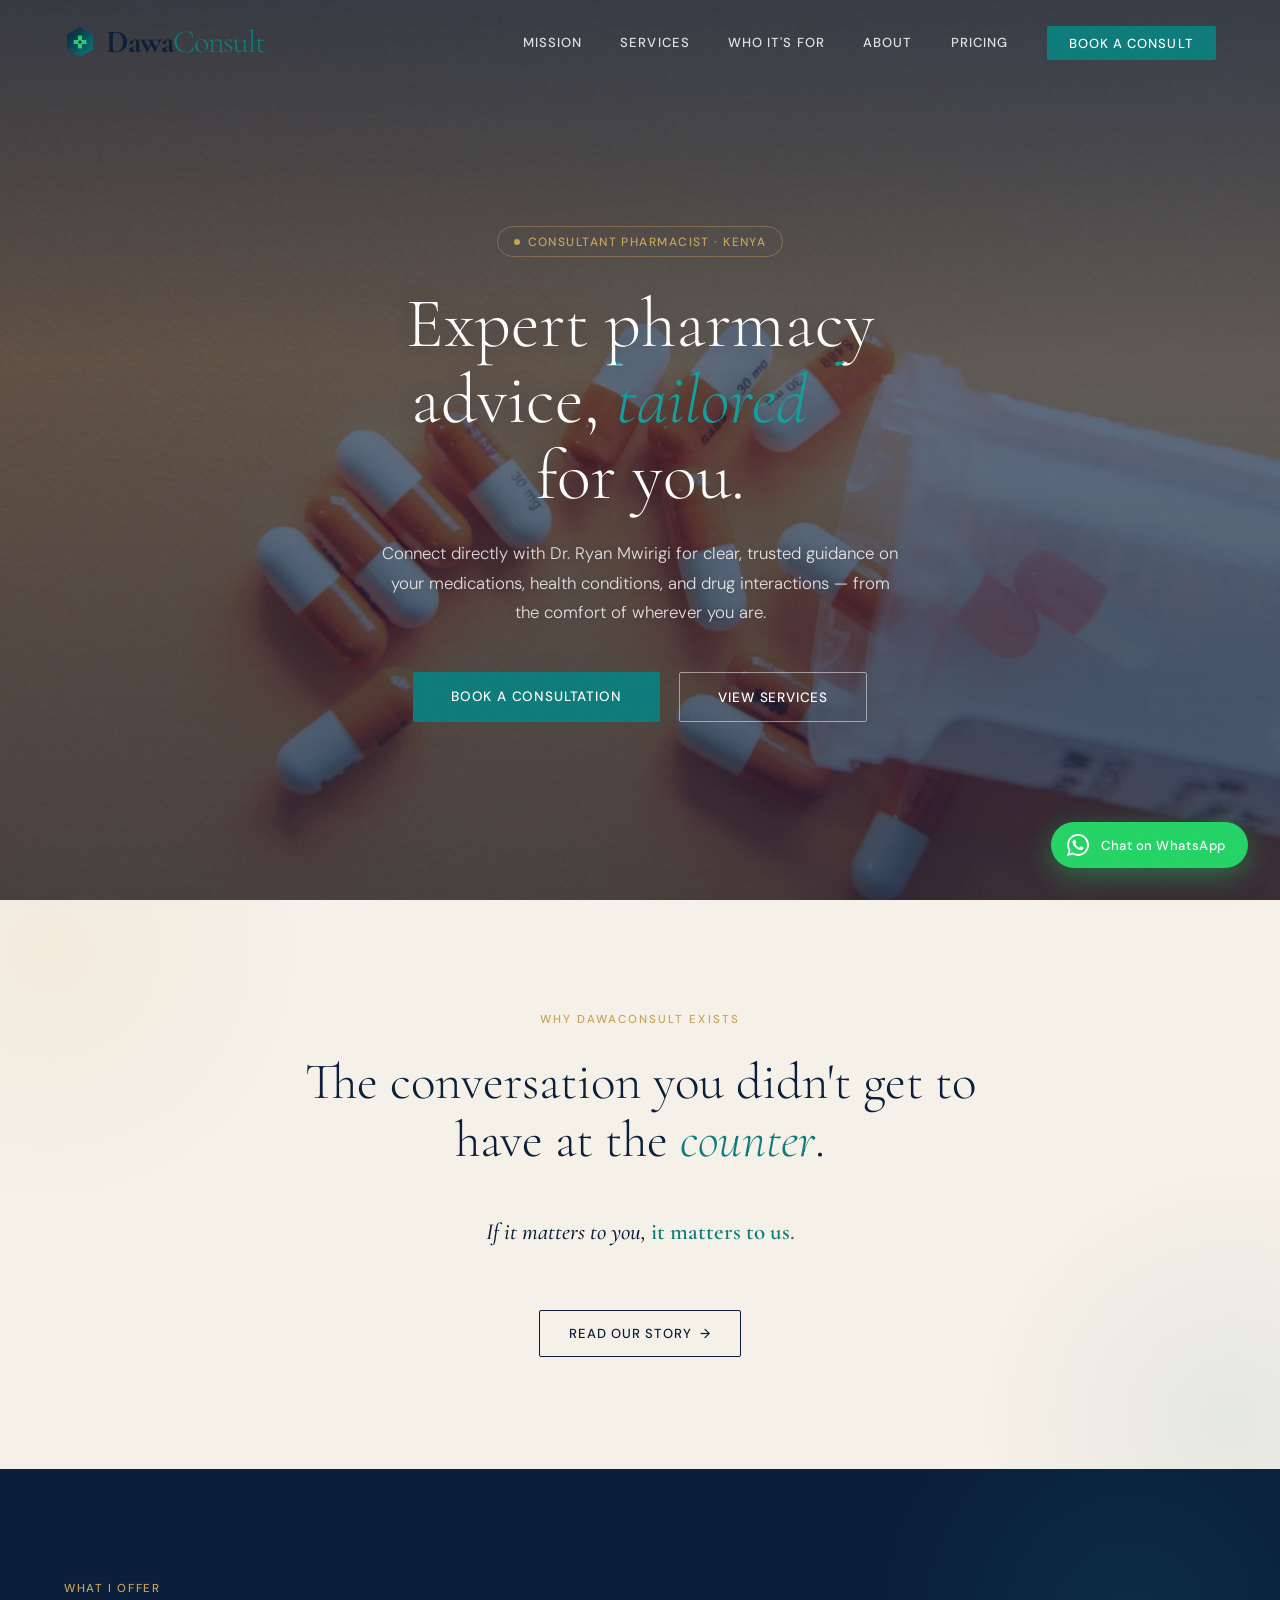
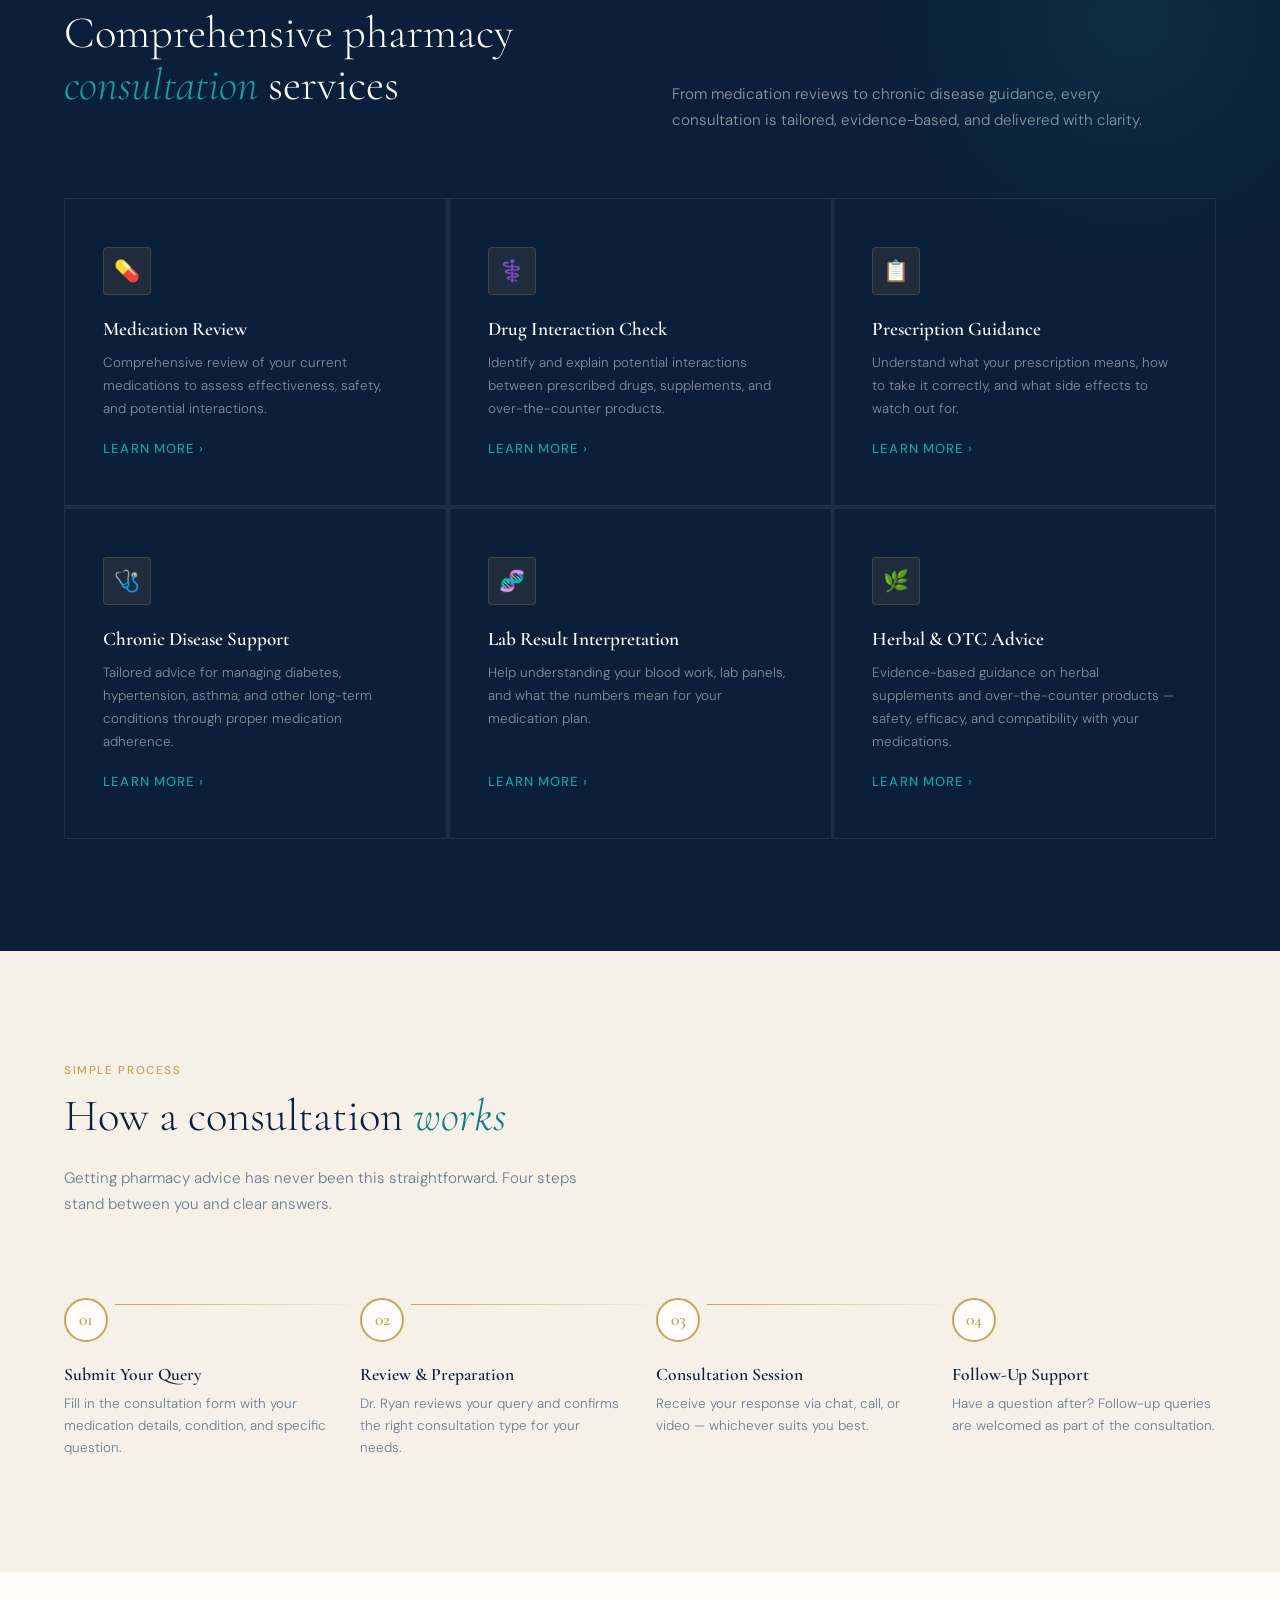
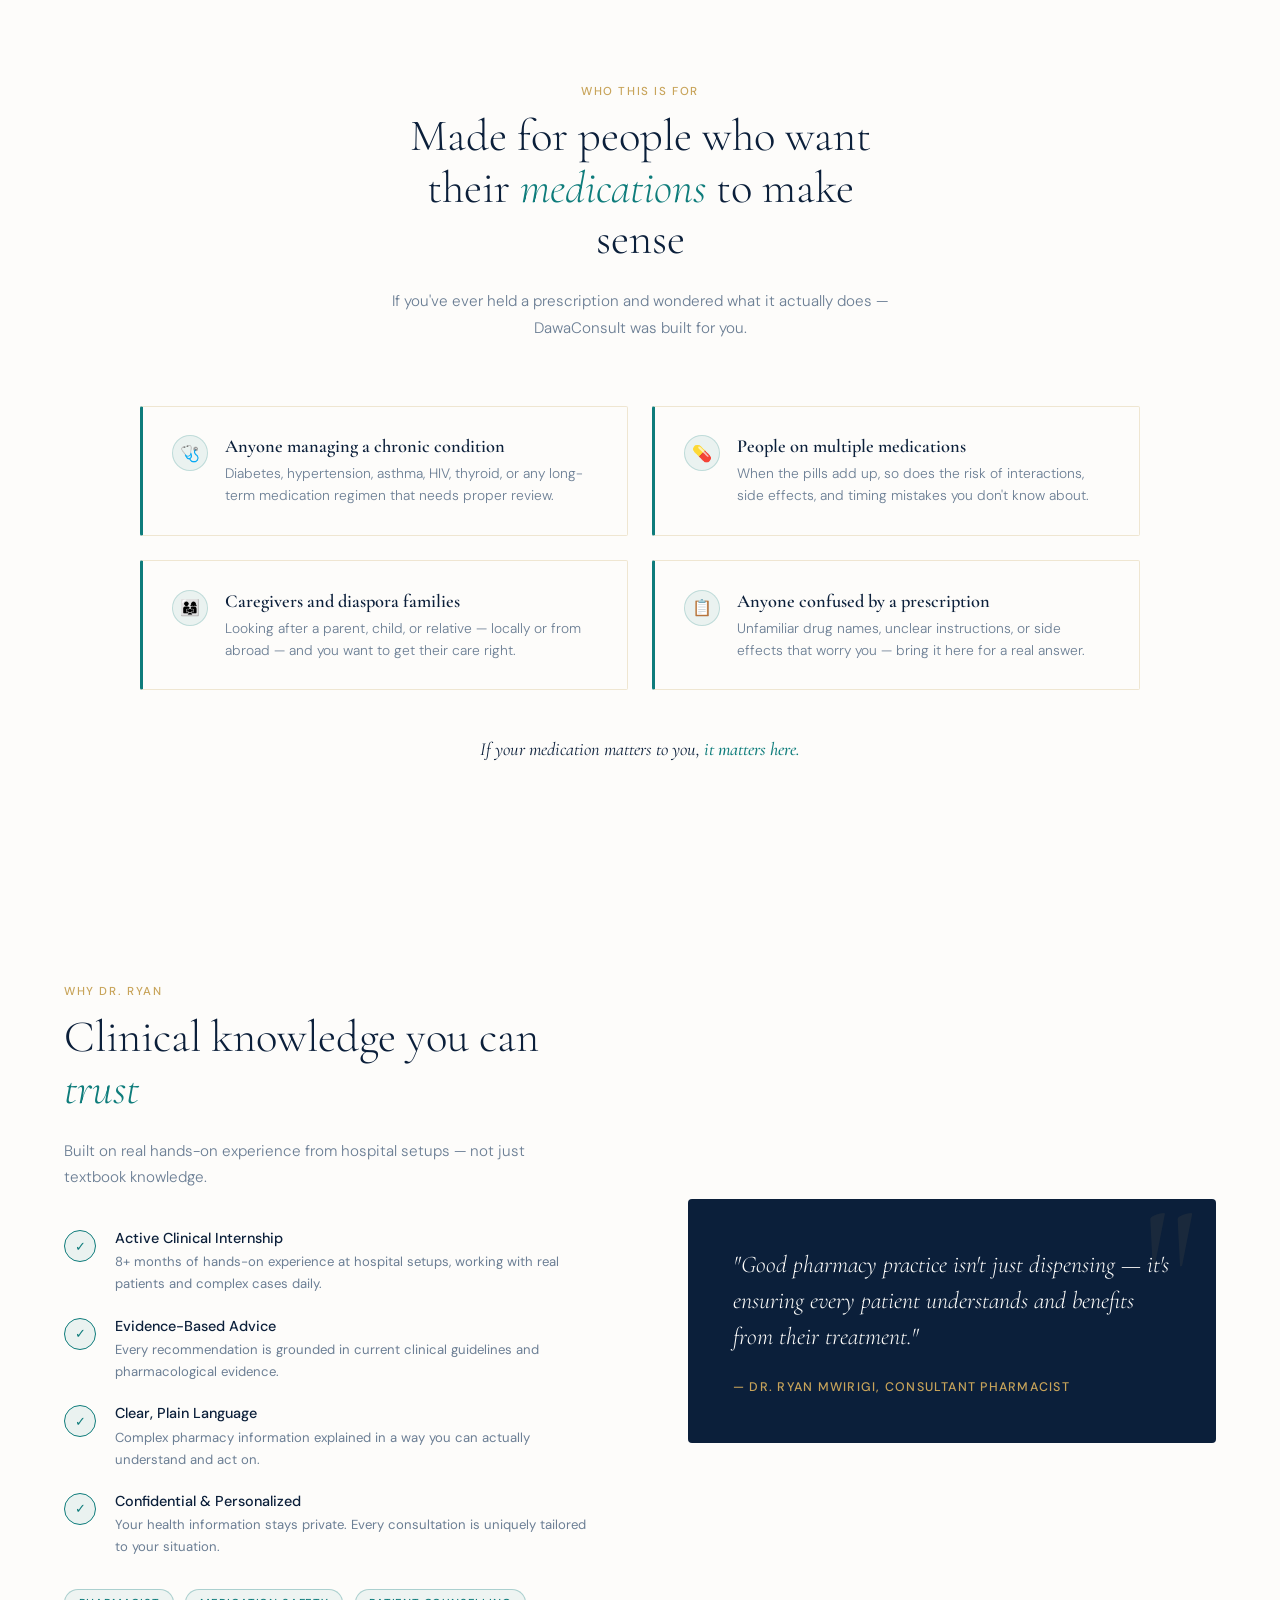
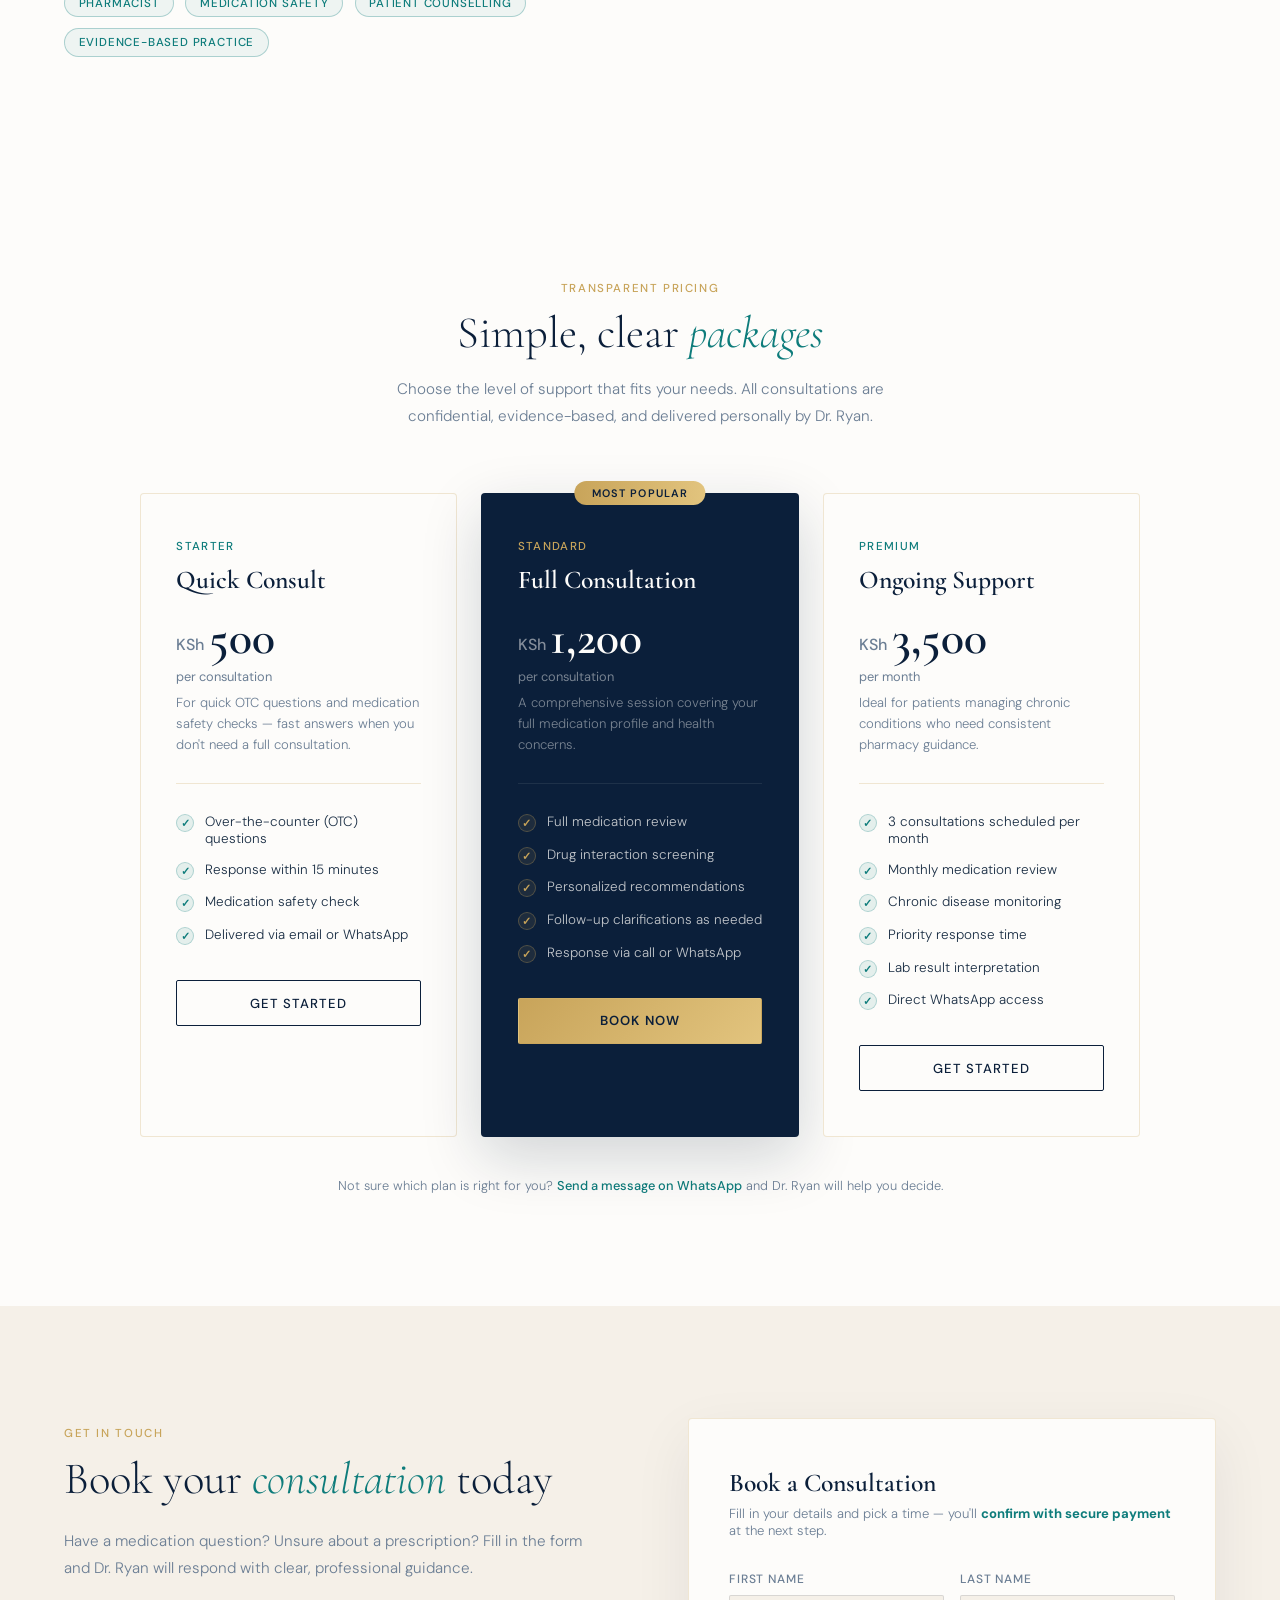
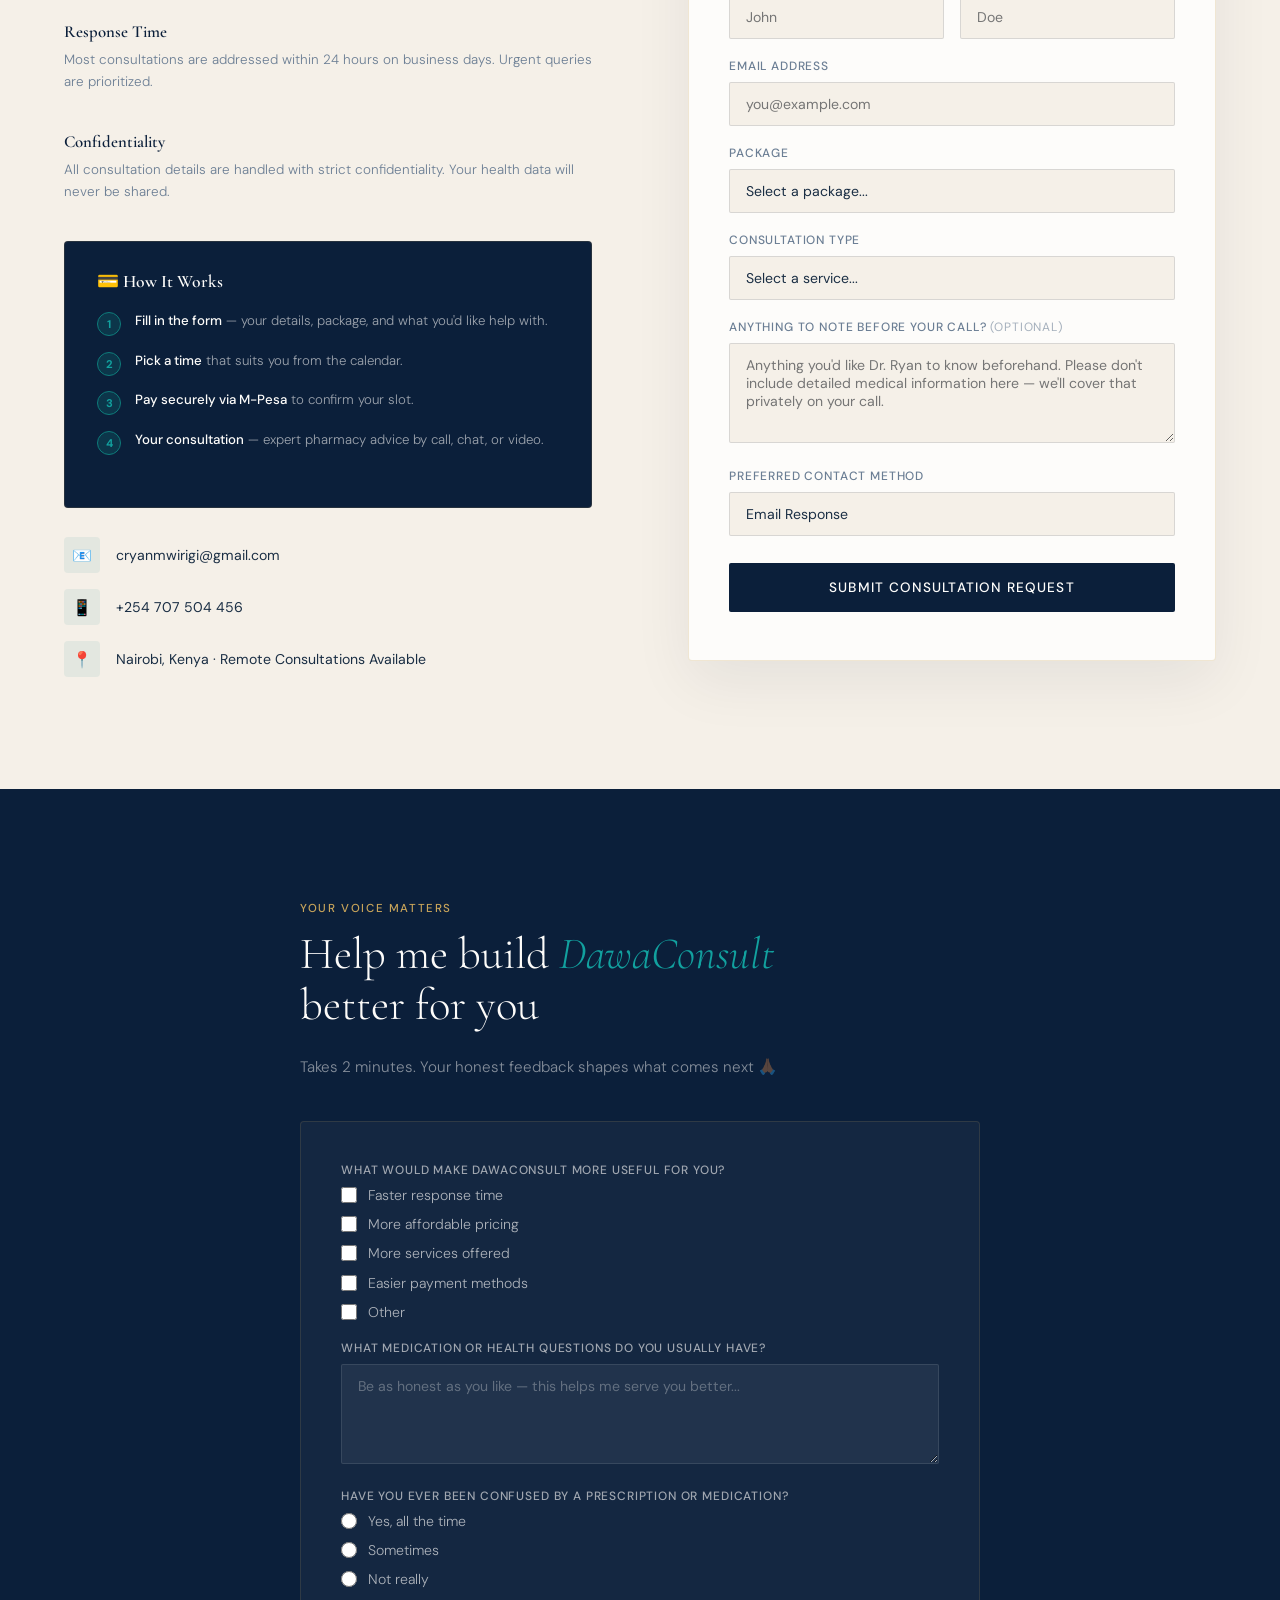
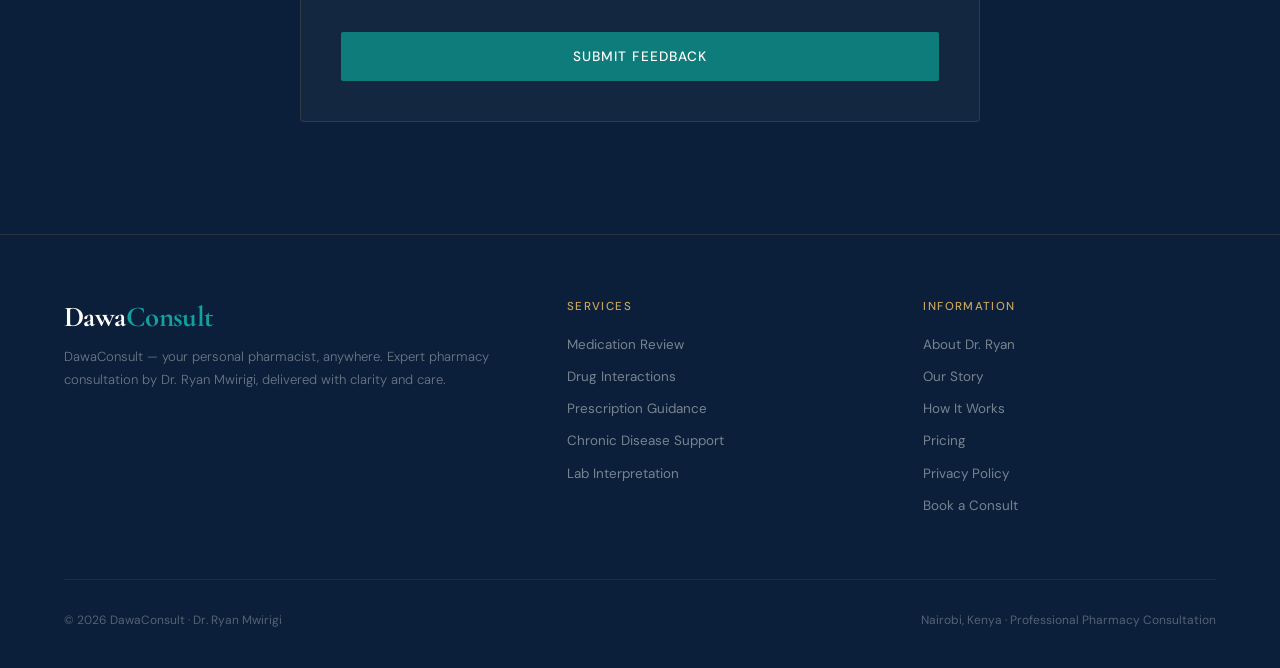
==== index.html @ e53d3769 "Add files via upload" ====
<!DOCTYPE html>
<html lang="en">
<head>
<meta charset="UTF-8">
<meta name="viewport" content="width=device-width, initial-scale=1.0">
<meta name="description" content="Expert pharmacy consultation with Dr. Ryan Mwirigi. Personal, evidence-based guidance on medications, drug interactions, prescriptions, and chronic disease management — from Nairobi, Kenya.">
<title>DawaConsult | Dr. Ryan Mwirigi</title>
<link rel="icon" type="image/svg+xml" href="data:image/svg+xml,%3Csvg xmlns='http://www.w3.org/2000/svg' viewBox='0 0 140 140'%3E%3Cdefs%3E%3ClinearGradient id='g' x1='0%25' y1='0%25' x2='100%25' y2='100%25'%3E%3Cstop offset='0%25' stop-color='%230B1F3A'/%3E%3Cstop offset='100%25' stop-color='%230E7C7B'/%3E%3C/linearGradient%3E%3C/defs%3E%3Cpolygon points='70,4 127,37 127,103 70,136 13,103 13,37' fill='url(%23g)'/%3E%3Crect x='61' y='42' width='18' height='56' rx='4' fill='%232ECC71'/%3E%3Crect x='42' y='61' width='56' height='18' rx='4' fill='%232ECC71'/%3E%3Ccircle cx='70' cy='70' r='7' fill='%230B1F3A'/%3E%3C/svg%3E">
<link rel="preconnect" href="https://fonts.googleapis.com">
<link href="https://fonts.googleapis.com/css2?family=Cormorant+Garamond:ital,wght@0,300;0,400;0,600;0,700;1,300;1,400&family=DM+Sans:wght@300;400;500&display=swap" rel="stylesheet">
<link rel="stylesheet" href="styles.css">
</head>
<body>

<!-- NAV -->
<nav>
  <a href="index.html" class="nav-logo" style="text-decoration:none; cursor:pointer;" onclick="event.preventDefault(); location.reload();">
    <svg width="32" height="32" viewBox="0 0 140 140" xmlns="http://www.w3.org/2000/svg">
      <defs>
        <linearGradient id="navHex" x1="0%" y1="0%" x2="100%" y2="100%">
          <stop offset="0%" stop-color="#0B1F3A"/>
          <stop offset="100%" stop-color="#0E7C7B"/>
        </linearGradient>
      </defs>
      <polygon points="70,4 127,37 127,103 70,136 13,103 13,37" fill="url(#navHex)"/>
      <rect x="61" y="42" width="18" height="56" rx="4" fill="#2ECC71"/>
      <rect x="42" y="61" width="56" height="18" rx="4" fill="#2ECC71"/>
      <circle cx="70" cy="70" r="7" fill="#0B1F3A"/>
    </svg>
    <span style="font-size:2rem;font-weight:700;letter-spacing:-0.03em;font-family:'Cormorant Garamond',serif;color:var(--navy);">Dawa<span style="color:var(--teal);font-weight:300;">Consult</span></span>
  </a>
  <ul class="nav-links">
    <li><a href="#mission">Mission</a></li>
    <li><a href="services.html">Services</a></li>
    <li><a href="#who">Who It's For</a></li>
    <li><a href="#about">About</a></li>
    <li><a href="#pricing">Pricing</a></li>
    <li><a href="#consult" class="nav-cta">Book a Consult</a></li>
  </ul>
  <button class="hamburger" id="hamburger" aria-label="Menu" aria-expanded="false" aria-controls="mobile-menu">
    <span></span><span></span><span></span>
  </button>
</nav>

<!-- MOBILE MENU -->
<div class="mobile-menu" id="mobile-menu">
  <a href="#mission" onclick="closeMobileMenu()">Mission</a>
  <a href="services.html" onclick="closeMobileMenu()">Services</a>
  <a href="#how" onclick="closeMobileMenu()">How It Works</a>
  <a href="#who" onclick="closeMobileMenu()">Who It's For</a>
  <a href="#about" onclick="closeMobileMenu()">About</a>
  <a href="#pricing" onclick="closeMobileMenu()">Pricing</a>
  <a href="#consult" onclick="closeMobileMenu()">Book a Consult →</a>
</div>

<!-- HERO: FULL-BLEED LIVING IMAGE STACK -->
<section class="hero" id="home">
  <!-- Full-bleed background images (NO PEOPLE) -->
  <div class="hero-image-bg">
    <img src="images/prescription-capsules.jpeg" 
         alt="White prescription capsules on clean surface" 
         class="hero-bg-img active" 
         data-caption="Prescription Guidance">
    <img src="images/prescription-bottle.jpeg" 
         alt="Prescription bottle and medical paperwork" 
         class="hero-bg-img" 
         data-caption="Drug Interaction Check">
    <img src="images/pillplannerpro.jpeg" 
         alt="Weekly pill organizer for managing chronic medications" 
         class="hero-bg-img" 
         data-caption="Chronic Disease Support">
    <!-- Dark overlay so text is readable -->
    <div class="hero-bg-overlay"></div>
  </div>

  <!-- Text content centered over images -->
  <div class="hero-content">
    <div class="hero-badge">Consultant Pharmacist · Kenya</div>
    <h1 class="hero-title">
      Expert pharmacy<br>advice, <span class="word-rotate"><em class="word-rotate-spacer">personally</em><span class="word-rotate-track"><em class="word-rotate-item">personally</em><em class="word-rotate-item">tailored</em><em class="word-rotate-item">adjusted</em><em class="word-rotate-item">personally</em></span></span><br>for you.
    </h1>
    <p class="hero-desc">
      Connect directly with Dr. Ryan Mwirigi for clear, trusted guidance on your medications, health conditions, and drug interactions — from the comfort of wherever you are.
    </p>
    <div class="hero-actions">
      <a href="#consult" class="btn-primary">Book a Consultation</a>
      <a href="services.html" class="btn-outline">View Services</a>
    </div>
  </div>
</section>

<!-- MANIFESTO TEASER -->
<section class="manifesto-section" id="mission">
  <div class="manifesto-inner">
    <div class="manifesto-label reveal">Why DawaConsult Exists</div>
    <h2 class="manifesto-heading reveal">The conversation you didn't get to have at the <em>counter</em>.</h2>
    <div class="manifesto-body">
      <p class="manifesto-closing reveal">If it matters to you, <strong>it matters to us.</strong></p>
      <a href="story.html" class="manifesto-link reveal">Read our story <span aria-hidden="true">→</span></a>
    </div>
  </div>
</section>

<!-- SERVICES -->
<section class="services-section" id="services">
  <div class="services-header">
    <div>
      <div class="section-label">What I Offer</div>
      <h2 class="section-title" style="color:var(--white)">Comprehensive pharmacy <em style="color:var(--teal-light)">consultation</em> services</h2>
    </div>
    <p class="section-sub">From medication reviews to chronic disease guidance, every consultation is tailored, evidence-based, and delivered with clarity.</p>
  </div>
  <div class="services-grid">
    <a class="service-card" href="services.html#medication-review">
      <div class="service-icon">💊</div>
      <div class="service-title">Medication Review</div>
      <p class="service-desc">Comprehensive review of your current medications to assess effectiveness, safety, and potential interactions.</p>
      <span class="service-card-link">Learn more ›</span>
    </a>
    <a class="service-card" href="services.html#drug-interaction-check">
      <div class="service-icon">⚕️</div>
      <div class="service-title">Drug Interaction Check</div>
      <p class="service-desc">Identify and explain potential interactions between prescribed drugs, supplements, and over-the-counter products.</p>
      <span class="service-card-link">Learn more ›</span>
    </a>
    <a class="service-card" href="services.html#prescription-guidance">
      <div class="service-icon">📋</div>
      <div class="service-title">Prescription Guidance</div>
      <p class="service-desc">Understand what your prescription means, how to take it correctly, and what side effects to watch out for.</p>
      <span class="service-card-link">Learn more ›</span>
    </a>
    <a class="service-card" href="services.html#chronic-disease-support">
      <div class="service-icon">🩺</div>
      <div class="service-title">Chronic Disease Support</div>
      <p class="service-desc">Tailored advice for managing diabetes, hypertension, asthma, and other long-term conditions through proper medication adherence.</p>
      <span class="service-card-link">Learn more ›</span>
    </a>
    <a class="service-card" href="services.html#lab-result-interpretation">
      <div class="service-icon">🧬</div>
      <div class="service-title">Lab Result Interpretation</div>
      <p class="service-desc">Help understanding your blood work, lab panels, and what the numbers mean for your medication plan.</p>
      <span class="service-card-link">Learn more ›</span>
    </a>
    <a class="service-card" href="services.html#herbal-otc-advice">
      <div class="service-icon">🌿</div>
      <div class="service-title">Herbal & OTC Advice</div>
      <p class="service-desc">Evidence-based guidance on herbal supplements and over-the-counter products — safety, efficacy, and compatibility with your medications.</p>
      <span class="service-card-link">Learn more ›</span>
    </a>
  </div>
</section>

<!-- HOW IT WORKS -->
<section class="how-section" id="how">
  <div class="section-label reveal">Simple Process</div>
  <h2 class="section-title reveal">How a consultation <em>works</em></h2>
  <p class="section-sub reveal">Getting pharmacy advice has never been this straightforward. Four steps stand between you and clear answers.</p>
  <div class="steps">
    <div class="step reveal">
      <div class="step-num">01</div>
      <div class="step-title">Submit Your Query</div>
      <p class="step-desc">Fill in the consultation form with your medication details, condition, and specific question.</p>
    </div>
    <div class="step reveal">
      <div class="step-num">02</div>
      <div class="step-title">Review & Preparation</div>
      <p class="step-desc">Dr. Ryan reviews your query and confirms the right consultation type for your needs.</p>
    </div>
    <div class="step reveal">
      <div class="step-num">03</div>
      <div class="step-title">Consultation Session</div>
      <p class="step-desc">Receive your response via chat, call, or video — whichever suits you best.</p>
    </div>
    <div class="step reveal">
      <div class="step-num">04</div>
      <div class="step-title">Follow-Up Support</div>
      <p class="step-desc">Have a question after? Follow-up queries are welcomed as part of the consultation.</p>
    </div>
  </div>
</section>

<!-- WHO THIS IS FOR -->
<section class="audience-section" id="who">
  <div class="audience-header">
    <div class="section-label reveal">Who This Is For</div>
    <h2 class="section-title reveal" style="margin: 0 auto 1.4rem;">Made for people who want their <em>medications</em> to make sense</h2>
    <p class="section-sub reveal" style="margin: 0 auto;">If you've ever held a prescription and wondered what it actually does — DawaConsult was built for you.</p>
  </div>
  <div class="audience-grid">
    <div class="audience-card reveal">
      <div class="audience-icon">🩺</div>
      <div class="audience-text">
        <strong>Anyone managing a chronic condition</strong>
        <span>Diabetes, hypertension, asthma, HIV, thyroid, or any long-term medication regimen that needs proper review.</span>
      </div>
    </div>
    <div class="audience-card reveal">
      <div class="audience-icon">💊</div>
      <div class="audience-text">
        <strong>People on multiple medications</strong>
        <span>When the pills add up, so does the risk of interactions, side effects, and timing mistakes you don't know about.</span>
      </div>
    </div>
    <div class="audience-card reveal">
      <div class="audience-icon">👨‍👩‍👧</div>
      <div class="audience-text">
        <strong>Caregivers and diaspora families</strong>
        <span>Looking after a parent, child, or relative — locally or from abroad — and you want to get their care right.</span>
      </div>
    </div>
    <div class="audience-card reveal">
      <div class="audience-icon">📋</div>
      <div class="audience-text">
        <strong>Anyone confused by a prescription</strong>
        <span>Unfamiliar drug names, unclear instructions, or side effects that worry you — bring it here for a real answer.</span>
      </div>
    </div>
  </div>
  <p class="audience-closing reveal">If your medication matters to you, <em>it matters here.</em></p>
</section>

<!-- WHY ME -->
<section class="why-section" id="about">
  <div>
    <div class="section-label reveal">Why Dr. Ryan</div>
    <h2 class="section-title reveal">Clinical knowledge you can <em>trust</em></h2>
    <p class="section-sub reveal">Built on real hands-on experience from hospital setups — not just textbook knowledge.</p>
    <ul class="why-list">
      <li class="why-item reveal">
        <div class="why-check">✓</div>
        <div class="why-text">
          <strong>Active Clinical Internship</strong>
          <span>8+ months of hands-on experience at hospital setups, working with real patients and complex cases daily.</span>
        </div>
      </li>
      <li class="why-item reveal">
        <div class="why-check">✓</div>
        <div class="why-text">
          <strong>Evidence-Based Advice</strong>
          <span>Every recommendation is grounded in current clinical guidelines and pharmacological evidence.</span>
        </div>
      </li>
      <li class="why-item reveal">
        <div class="why-check">✓</div>
        <div class="why-text">
          <strong>Clear, Plain Language</strong>
          <span>Complex pharmacy information explained in a way you can actually understand and act on.</span>
        </div>
      </li>
      <li class="why-item reveal">
        <div class="why-check">✓</div>
        <div class="why-text">
          <strong>Confidential & Personalized</strong>
          <span>Your health information stays private. Every consultation is uniquely tailored to your situation.</span>
        </div>
      </li>
    </ul>
    <div class="credential-tags reveal">
      <span class="tag">Pharmacist</span>
      <span class="tag">Medication Safety</span>
      <span class="tag">Patient Counselling</span>
      <span class="tag">Evidence-Based Practice</span>
    </div>
  </div>
  <div class="why-visual reveal">
    <div class="quote-block">
      <p class="quote-text">"Good pharmacy practice isn't just dispensing — it's ensuring every patient understands and benefits from their treatment."</p>
      <div class="quote-author">— Dr. Ryan Mwirigi, Consultant Pharmacist</div>
    </div>
  </div>
</section>


<!-- PRICING -->
<section class="pricing-section" id="pricing">
  <div class="pricing-header">
    <div class="section-label reveal">Transparent Pricing</div>
    <h2 class="section-title reveal">Simple, clear <em>packages</em></h2>
    <p class="section-sub reveal">Choose the level of support that fits your needs. All consultations are confidential, evidence-based, and delivered personally by Dr. Ryan.</p>
  </div>
  <div class="pricing-grid">

    <div class="pricing-card reveal">
      <div class="pricing-tier">Starter</div>
      <div class="pricing-name">Quick Consult</div>
      <div class="pricing-amount">
        <span class="pricing-currency">KSh</span>
        <span class="pricing-price">500</span>
      </div>
      <div class="pricing-period">per consultation</div>
      <p class="pricing-desc">For quick OTC questions and medication safety checks — fast answers when you don't need a full consultation.</p>
      <ul class="pricing-features">
        <li class="pricing-feature">Over-the-counter (OTC) questions</li>
        <li class="pricing-feature">Response within 15 minutes</li>
        <li class="pricing-feature">Medication safety check</li>
        <li class="pricing-feature">Delivered via email or WhatsApp</li>
      </ul>
      <a href="#consult" class="pricing-btn" data-tier="quick">Get Started</a>
    </div>

    <div class="pricing-card featured reveal">
      <div class="pricing-tier">Standard</div>
      <div class="pricing-name">Full Consultation</div>
      <div class="pricing-amount">
        <span class="pricing-currency">KSh</span>
        <span class="pricing-price">1,200</span>
      </div>
      <div class="pricing-period">per consultation</div>
      <p class="pricing-desc">A comprehensive session covering your full medication profile and health concerns.</p>
      <ul class="pricing-features">
        <li class="pricing-feature">Full medication review</li>
        <li class="pricing-feature">Drug interaction screening</li>
        <li class="pricing-feature">Personalized recommendations</li>
        <li class="pricing-feature">Follow-up clarifications as needed</li>
        <li class="pricing-feature">Response via call or WhatsApp</li>
      </ul>
      <a href="#consult" class="pricing-btn" data-tier="full">Book Now</a>
    </div>

    <div class="pricing-card reveal">
      <div class="pricing-tier">Premium</div>
      <div class="pricing-name">Ongoing Support</div>
      <div class="pricing-amount">
        <span class="pricing-currency">KSh</span>
        <span class="pricing-price">3,500</span>
      </div>
      <div class="pricing-period">per month</div>
      <p class="pricing-desc">Ideal for patients managing chronic conditions who need consistent pharmacy guidance.</p>
      <ul class="pricing-features">
        <li class="pricing-feature">3 consultations scheduled per month</li>
        <li class="pricing-feature">Monthly medication review</li>
        <li class="pricing-feature">Chronic disease monitoring</li>
        <li class="pricing-feature">Priority response time</li>
        <li class="pricing-feature">Lab result interpretation</li>
        <li class="pricing-feature">Direct WhatsApp access</li>
      </ul>
      <a href="#consult" class="pricing-btn" data-tier="ongoing">Get Started</a>
    </div>

  </div>
  <p class="pricing-note reveal">Not sure which plan is right for you? <a href="https://wa.me/254707504456?text=Hi%20Dr.%20Ryan%2C%20I%27d%20like%20help%20choosing%20a%20consultation%20plan." target="_blank" rel="noopener" style="color:var(--teal);font-weight:500;text-decoration:none;">Send a message on WhatsApp</a> and Dr. Ryan will help you decide.</p>
</section>

<!-- CONSULT FORM -->
<section class="consult-section" id="consult">
  <div class="consult-info">
    <div class="section-label">Get in Touch</div>
    <h2 class="section-title">Book your <em>consultation</em> today</h2>
    <p class="section-sub">Have a medication question? Unsure about a prescription? Fill in the form and Dr. Ryan will respond with clear, professional guidance.</p>
    <div style="margin-top:2.5rem;">
      <div class="info-block">
        <div class="info-block-title">Response Time</div>
        <div class="info-block-text">Most consultations are addressed within 24 hours on business days. Urgent queries are prioritized.</div>
      </div>
      <div class="info-block">
        <div class="info-block-title">Confidentiality</div>
        <div class="info-block-text">All consultation details are handled with strict confidentiality. Your health data will never be shared.</div>
      </div>

      <!-- HOW IT WORKS -->
      <div class="payment-flow">
        <div class="payment-flow-title">💳 How It Works</div>
        <div class="payment-steps">
          <div class="pay-step">
            <div class="pay-step-num">1</div>
            <div class="pay-step-text"><strong>Fill in the form</strong> — your details, package, and what you'd like help with.</div>
          </div>
          <div class="pay-step">
            <div class="pay-step-num">2</div>
            <div class="pay-step-text"><strong>Pick a time</strong> that suits you from the calendar.</div>
          </div>
          <div class="pay-step">
            <div class="pay-step-num">3</div>
            <div class="pay-step-text"><strong>Pay securely via M-Pesa</strong> to confirm your slot.</div>
          </div>
          <div class="pay-step">
            <div class="pay-step-num">4</div>
            <div class="pay-step-text"><strong>Your consultation</strong> — expert pharmacy advice by call, chat, or video.</div>
          </div>
        </div>
      </div>

      <ul class="contact-list">
        <li class="contact-item">
          <div class="contact-icon">📧</div>
          <span><a href="mailto:cryanmwirigi@gmail.com" style="color:inherit;text-decoration:none;">cryanmwirigi@gmail.com</a></span>
        </li>
        <li class="contact-item">
          <div class="contact-icon">📱</div>
          <span>+254 707 504 456</span>
        </li>
        <li class="contact-item">
          <div class="contact-icon">📍</div>
          <span>Nairobi, Kenya · Remote Consultations Available</span>
        </li>
      </ul>
    </div>
  </div>
  <div class="form-wrap">
    <div class="form-title">Book a Consultation</div>
    <div class="form-sub">Fill in your details and pick a time — you'll <strong style="color:var(--teal)">confirm with secure payment</strong> at the next step.</div>
    <form id="consult-form" action="https://formspree.io/f/xlgoyqzb" method="POST">
    <input type="hidden" name="_subject" value="🩺 DawaConsult — New Consultation Request">
    <input type="text" name="_gotcha" tabindex="-1" autocomplete="off" style="position:absolute;left:-9999px;width:1px;height:1px;opacity:0;" aria-hidden="true">
    <div class="form-row">
      <div class="form-group">
        <label class="form-label" for="first-name">First Name</label>
        <input type="text" id="first-name" name="first_name" class="form-input" placeholder="John" required>
      </div>
      <div class="form-group">
        <label class="form-label" for="last-name">Last Name</label>
        <input type="text" id="last-name" name="last_name" class="form-input" placeholder="Doe" required>
      </div>
    </div>
    <div class="form-group">
      <label class="form-label" for="email">Email Address</label>
      <input type="email" id="email" name="email" class="form-input" placeholder="you@example.com" required>
    </div>
    <div class="form-group">
      <label class="form-label" for="package">Package</label>
      <select id="package" name="package" class="form-select" required>
        <option value="">Select a package...</option>
        <option value="Quick Consult — KSh 500" data-tier="quick">Quick Consult — KSh 500</option>
        <option value="Full Consultation — KSh 1,200" data-tier="full">Full Consultation — KSh 1,200</option>
        <option value="Ongoing Support — KSh 3,500/mo" data-tier="ongoing">Ongoing Support — KSh 3,500/mo</option>
      </select>
    </div>
    <div class="form-group">
      <label class="form-label" for="consultation-type">Consultation Type</label>
      <select id="consultation-type" name="consultation_type" class="form-select" required>
        <option value="">Select a service...</option>
        <option>Medication Review</option>
        <option>Drug Interaction Check</option>
        <option>Prescription Guidance</option>
        <option>Chronic Disease Support</option>
        <option>Lab Result Interpretation</option>
        <option>Herbal &amp; OTC Advice</option>
        <option>Other</option>
      </select>
    </div>
    <div class="form-group">
      <label class="form-label" for="message">Anything to note before your call? <span style="opacity:0.6;font-weight:400;">(optional)</span></label>
      <textarea id="message" name="message" class="form-textarea" placeholder="Anything you'd like Dr. Ryan to know beforehand. Please don't include detailed medical information here — we'll cover that privately on your call."></textarea>
    </div>
    <div class="form-group">
      <label class="form-label" for="preferred-contact">Preferred Contact Method</label>
      <select id="preferred-contact" name="preferred_contact" class="form-select">
        <option>Email Response</option>
        <option>Phone Call</option>
        <option>WhatsApp</option>
        <option>Video Call</option>
      </select>
    </div>
    <button type="submit" class="form-submit" id="submit-btn">Submit Consultation Request</button>
    </form>
  </div>
</section>

<!-- FEEDBACK -->
<section class="feedback-section" id="feedback">
  <div class="feedback-inner">
    <div class="section-label reveal">Your Voice Matters</div>
    <h2 class="section-title reveal">Help me build <em>DawaConsult</em> better for you</h2>
    <p class="section-sub reveal">Takes 2 minutes. Your honest feedback shapes what comes next 🙏🏾</p>
    <div class="feedback-form-wrap reveal">
      <form id="feedback-form" action="https://formspree.io/f/xlgoyqzb" method="POST">
        <input type="hidden" name="_subject" value="💬 DawaConsult — Feedback Submission">
        <input type="text" name="_gotcha" tabindex="-1" autocomplete="off" style="position:absolute;left:-9999px;width:1px;height:1px;opacity:0;" aria-hidden="true">
        <div class="form-group">
          <label class="form-label">What would make DawaConsult more useful for you?</label>
          <div class="feedback-options">
            <label class="feedback-option"><input type="checkbox" name="useful" value="Faster response time"> Faster response time</label>
            <label class="feedback-option"><input type="checkbox" name="useful" value="More affordable pricing"> More affordable pricing</label>
            <label class="feedback-option"><input type="checkbox" name="useful" value="More services offered"> More services offered</label>
            <label class="feedback-option"><input type="checkbox" name="useful" value="Easier payment methods"> Easier payment methods</label>
            <label class="feedback-option"><input type="checkbox" id="other-checkbox" name="useful" value="Other"> Other</label>
            <div id="other-input-wrap" style="display:none; margin-top:0.5rem;">
              <input type="text" name="useful_other" id="other-input" class="form-input" placeholder="Please specify..." style="background:rgba(255,255,255,0.06);border-color:rgba(255,255,255,0.1);color:var(--white);">
            </div>
          </div>
        </div>
        <div class="form-group">
          <label class="form-label" for="health-questions">What medication or health questions do you usually have?</label>
          <textarea id="health-questions" name="health_questions" class="form-textarea" placeholder="Be as honest as you like — this helps me serve you better..."></textarea>
        </div>
        <div class="form-group">
          <label class="form-label">Have you ever been confused by a prescription or medication?</label>
          <div class="feedback-options">
            <label class="feedback-option"><input type="radio" name="confused" value="Yes, all the time"> Yes, all the time</label>
            <label class="feedback-option"><input type="radio" name="confused" value="Sometimes"> Sometimes</label>
            <label class="feedback-option"><input type="radio" name="confused" value="Not really"> Not really</label>
          </div>
        </div>
        <button type="submit" class="form-submit" id="feedback-btn">Submit Feedback</button>
      </form>
    </div>
  </div>
</section>

<!-- FOOTER -->
<footer>
  <div>
    <div class="footer-brand">Dawa<span>Consult</span></div>
    <p class="footer-desc">DawaConsult — your personal pharmacist, anywhere. Expert pharmacy consultation by Dr. Ryan Mwirigi, delivered with clarity and care.</p>
  </div>
  <div>
    <div class="footer-col-title">Services</div>
    <ul class="footer-links">
      <li><a href="services.html#medication-review">Medication Review</a></li>
      <li><a href="services.html#drug-interaction-check">Drug Interactions</a></li>
      <li><a href="services.html#prescription-guidance">Prescription Guidance</a></li>
      <li><a href="services.html#chronic-disease-support">Chronic Disease Support</a></li>
      <li><a href="services.html#lab-result-interpretation">Lab Interpretation</a></li>
    </ul>
  </div>
  <div>
    <div class="footer-col-title">Information</div>
    <ul class="footer-links">
      <li><a href="#about">About Dr. Ryan</a></li>
      <li><a href="story.html">Our Story</a></li>
      <li><a href="#how">How It Works</a></li>
      <li><a href="#pricing">Pricing</a></li>
      <li><a href="privacy.html">Privacy Policy</a></li>
      <li><a href="#consult">Book a Consult</a></li>
    </ul>
  </div>
  <div class="footer-bottom">
    <span>© 2026 DawaConsult · Dr. Ryan Mwirigi</span>
    <span>Nairobi, Kenya · Professional Pharmacy Consultation</span>
  </div>
</footer>

<!-- WHATSAPP FLOAT -->
<a class="wa-float" href="https://wa.me/254707504456?text=Hello%20Dr.%20Ryan%2C%20I%27d%20like%20to%20book%20a%20pharmacist%20consultation." target="_blank">
  <svg viewBox="0 0 24 24" xmlns="http://www.w3.org/2000/svg"><path d="M17.472 14.382c-.297-.149-1.758-.867-2.03-.967-.273-.099-.471-.148-.67.15-.197.297-.767.966-.94 1.164-.173.199-.347.223-.644.075-.297-.15-1.255-.463-2.39-1.475-.883-.788-1.48-1.761-1.653-2.059-.173-.297-.018-.458.13-.606.134-.133.298-.347.446-.52.149-.174.198-.298.298-.497.099-.198.05-.371-.025-.52-.075-.149-.669-1.612-.916-2.207-.242-.579-.487-.5-.669-.51-.173-.008-.371-.01-.57-.01-.198 0-.52.074-.792.372-.272.297-1.04 1.016-1.04 2.479 0 1.462 1.065 2.875 1.213 3.074.149.198 2.096 3.2 5.077 4.487.709.306 1.262.489 1.694.625.712.227 1.36.195 1.871.118.571-.085 1.758-.719 2.006-1.413.248-.694.248-1.289.173-1.413-.074-.124-.272-.198-.57-.347m-5.421 7.403h-.004a9.87 9.87 0 01-5.031-1.378l-.361-.214-3.741.982.998-3.648-.235-.374a9.86 9.86 0 01-1.51-5.26c.001-5.45 4.436-9.884 9.888-9.884 2.64 0 5.122 1.03 6.988 2.898a9.825 9.825 0 012.893 6.994c-.003 5.45-4.437 9.884-9.885 9.884m8.413-18.297A11.815 11.815 0 0012.05 0C5.495 0 .16 5.335.157 11.892c0 2.096.547 4.142 1.588 5.945L.057 24l6.305-1.654a11.882 11.882 0 005.683 1.448h.005c6.554 0 11.89-5.335 11.893-11.893a11.821 11.821 0 00-3.48-8.413z"/></svg>
  Chat on WhatsApp
</a>

<!-- TOAST -->
<div class="toast" id="toast">✓ Message sent! Dr. Ryan will get back to you shortly.</div>

<script>
  // ── HERO FULL-BLEED IMAGE STACK ──
  const heroImages = document.querySelectorAll('.hero-bg-img');
  let currentHero = 0;

  function nextHero() {
    currentHero = (currentHero + 1) % heroImages.length;
    heroImages.forEach((img, i) => {
      img.classList.toggle('active', i === currentHero);
    });
  }

  setInterval(nextHero, 5000);

  // ── HERO ROTATING WORD (vertical slide: personally → tailored → adjusted → loop) ──
  // The track holds 4 word items: [personally, tailored, adjusted, personally]
  // We translate the track up by 1.08em each cycle to reveal the next word.
  // When we land on the duplicate 4th "personally", we silently snap back to index 0.
  const wordTrack = document.querySelector('.word-rotate-track');
  const totalRealWords = 3; // first 3 are the unique words; 4th is the duplicate
  let slideIndex = 0;

  setInterval(() => {
    slideIndex++;
    wordTrack.style.transition = 'transform 0.6s cubic-bezier(0.4, 0, 0.2, 1)';
    wordTrack.style.transform = `translateY(-${slideIndex * 1.08}em)`;

    // After landing on the duplicate "personally", snap back to index 0 without animation
    if (slideIndex === totalRealWords) {
      setTimeout(() => {
        wordTrack.style.transition = 'none';
        wordTrack.style.transform = 'translateY(0)';
        slideIndex = 0;
      }, 600); // wait for the slide to finish
    }
  }, 3000);

  // ── URL PARAMETER AUTOFILL: pre-select service in dropdown if ?service= is in the URL ──
  // Triggered when someone arrives from a "Book this consult" button on services.html
  const params = new URLSearchParams(window.location.search);
  const serviceParam = params.get('service');
  if (serviceParam) {
    const dropdown = document.getElementById('consultation-type');
    if (dropdown) {
      dropdown.value = serviceParam;
    }
  }

  // ── URL PARAMETER AUTOFILL: pre-select PACKAGE if ?tier= is in the URL (quick / full / ongoing) ──
  // The link uses a short code; each <option> carries a matching data-tier, so we
  // find the option with that code and select it. Mirrors the ?service= logic above.
  const tierParam = params.get('tier');
  if (tierParam) {
    const packageDropdown = document.getElementById('package');
    if (packageDropdown) {
      const match = packageDropdown.querySelector(`option[data-tier="${tierParam}"]`);
      if (match) packageDropdown.value = match.value;
    }
  }

  // ── PRICING CARDS: set the package, then let #consult scroll — NO page reload ──
  // These buttons live on THIS page, so reloading with ?tier= caused the janky
  // behaviour. Instead we set the dropdown directly on click; the href="#consult"
  // does the smooth scroll to the form. Reliable on the first click, every time.
  document.querySelectorAll('.pricing-btn[data-tier]').forEach(function(btn) {
    btn.addEventListener('click', function() {
      const packageDropdown = document.getElementById('package');
      if (packageDropdown) {
        const match = packageDropdown.querySelector(`option[data-tier="${btn.dataset.tier}"]`);
        if (match) packageDropdown.value = match.value;
      }
    });
  });

  // ── NAV: TRANSPARENT ON HERO, SOLID WHEN SCROLLED ──
  const nav = document.querySelector('nav');
  const scrollThreshold = 10;

  function updateNav() {
    if (window.scrollY > scrollThreshold) {
      nav.classList.add('scrolled');
    } else {
      nav.classList.remove('scrolled');
    }
  }

  window.addEventListener('scroll', updateNav, { passive: true });
  updateNav(); // run once on load in case user reloads mid-page

  // ── FEEDBACK FORM ──
  const otherCheckbox = document.getElementById('other-checkbox');
  const otherInputWrap = document.getElementById('other-input-wrap');
  otherCheckbox.addEventListener('change', function() {
    otherInputWrap.style.display = this.checked ? 'block' : 'none';
    if (this.checked) document.getElementById('other-input').focus();
  });

  const feedbackForm = document.getElementById('feedback-form');
  const feedbackBtn = document.getElementById('feedback-btn');

  feedbackForm.addEventListener('submit', async function(e) {
    e.preventDefault();
    feedbackBtn.textContent = 'Sending...';
    feedbackBtn.disabled = true;
    try {
      const res = await fetch(feedbackForm.action, {
        method: 'POST',
        body: new FormData(feedbackForm),
        headers: { 'Accept': 'application/json' }
      });
      if (res.ok) {
        feedbackBtn.textContent = '✓ Thank you for your feedback!';
        feedbackForm.reset();
      } else { throw new Error('Failed'); }
    } catch {
      feedbackBtn.textContent = 'Submit Feedback';
      feedbackBtn.disabled = false;
    }
  });

  // ── MOBILE MENU ──
  const hamburger = document.getElementById('hamburger');
  const mobileMenu = document.getElementById('mobile-menu');
  hamburger.addEventListener('click', () => {
    const isOpen = hamburger.classList.toggle('open');
    mobileMenu.classList.toggle('open');
    hamburger.setAttribute('aria-expanded', isOpen ? 'true' : 'false');
  });
  function closeMobileMenu() {
    hamburger.classList.remove('open');
    mobileMenu.classList.remove('open');
    hamburger.setAttribute('aria-expanded', 'false');
  }

  // ── SCROLL REVEAL ──
  const reveals = document.querySelectorAll('.reveal');
  const observer = new IntersectionObserver((entries) => {
    entries.forEach((e, i) => {
      if (e.isIntersecting) {
        setTimeout(() => e.target.classList.add('visible'), i * 80);
        observer.unobserve(e.target);
      }
    });
  }, { threshold: 0.12 });
  reveals.forEach(el => observer.observe(el));

  // ── CONSULT FORM ──
  const form = document.getElementById('consult-form');
  const btn = document.getElementById('submit-btn');
  const toast = document.getElementById('toast');

  function showToast(msg, success) {
    toast.textContent = msg;
    toast.style.borderLeftColor = success ? 'var(--teal)' : 'var(--gold)';
    toast.classList.add('show');
    setTimeout(() => toast.classList.remove('show'), 5000);
  }

  form.addEventListener('submit', async function(e) {
    e.preventDefault();
    btn.textContent = 'Sending...';
    btn.disabled = true;
    btn.style.background = 'var(--teal)';
    try {
      const res = await fetch(form.action, {
        method: 'POST',
        body: new FormData(form),
        headers: { 'Accept': 'application/json' }
      });
      if (res.ok) {
        btn.textContent = '✓ Sent! Taking you to booking...';
        showToast('✓ Got it — now pick your appointment time.', true);

        // Fresh request — clear any previous booking guard so they can book anew.
        sessionStorage.removeItem('dawa_booked');
        sessionStorage.removeItem('dawa_pay_href');

        // Carry the package, email and name into the booking page.
        const pkg = document.getElementById('package');
        const tier = (pkg && pkg.selectedOptions[0]) ? (pkg.selectedOptions[0].dataset.tier || '') : '';
        const email = document.getElementById('email').value.trim();
        const fullName = (document.getElementById('first-name').value.trim()
          + ' ' + document.getElementById('last-name').value.trim()).trim();

        const next = new URLSearchParams();
        if (tier)     next.set('tier', tier);
        if (email)    next.set('email', email);
        if (fullName) next.set('name', fullName);

        // Off to the booking page (which then hands off to payment).
        setTimeout(() => {
          window.location.href = 'book.html' + (next.toString() ? '?' + next.toString() : '');
        }, 1200);
      } else { throw new Error('Failed'); }
    } catch {
      btn.textContent = 'Submit Consultation Request';
      btn.style.background = 'var(--navy)';
      btn.disabled = false;
      showToast('Could not send. Please email cryanmwirigi@gmail.com directly.', false);
    }
  });
</script>
</body>
</html>
---- styles.css ----
:root {
    --navy: #0B1F3A;
    --teal: #0E7C7B;
    --teal-light: #12A19F;
    --gold: #C8A45A;
    --gold-light: #E2C47E;
    --cream: #F5F0E8;
    --white: #FDFCFA;
    --text: #1A2E44;
    --muted: #6B7E94;
    --border: rgba(200,164,90,0.25);
  }

  *, *::before, *::after { box-sizing: border-box; margin: 0; padding: 0; }

  html { scroll-behavior: smooth; }

  body {
    font-family: 'DM Sans', sans-serif;
    background: var(--white);
    color: var(--text);
    overflow-x: hidden;
  }

  /* ── NOISE OVERLAY ── */
  body::before {
    content: '';
    position: fixed;
    inset: 0;
    background-image: url("data:image/svg+xml,%3Csvg viewBox='0 0 200 200' xmlns='http://www.w3.org/2000/svg'%3E%3Cfilter id='n'%3E%3CfeTurbulence type='fractalNoise' baseFrequency='0.9' numOctaves='4' stitchTiles='stitch'/%3E%3C/filter%3E%3Crect width='100%25' height='100%25' filter='url(%23n)' opacity='0.03'/%3E%3C/svg%3E");
    pointer-events: none;
    z-index: 9999;
    opacity: 0.4;
  }

  /* ── NAV ── */
  nav {
    position: fixed;
    top: 0; left: 0; right: 0;
    z-index: 100;
    display: flex;
    align-items: center;
    justify-content: space-between;
    padding: 1.4rem 5vw;
    background: transparent;
    backdrop-filter: none;
    border-bottom: 1px solid transparent;
    transition: background 0.3s cubic-bezier(0.4,0,0.2,1), backdrop-filter 0.3s, border-color 0.3s, box-shadow 0.3s cubic-bezier(0.4,0,0.2,1), padding 0.3s;
  }

  nav.scrolled {
    background: var(--white);
    backdrop-filter: none;
    border-bottom-color: transparent;
    box-shadow: 0 2px 12px rgba(11, 31, 58, 0.06);
  }

  .nav-logo {
    font-family: 'Cormorant Garamond', serif;
    font-size: 1.7rem;
    font-weight: 700;
    color: var(--white);
    letter-spacing: -0.02em;
    display: flex;
    align-items: center;
    gap: 0.6rem;
    transition: color 0.3s cubic-bezier(0.4,0,0.2,1);
  }

  .nav-logo span { 
    color: rgba(255,255,255,0.85); 
    transition: color 0.3s cubic-bezier(0.4,0,0.2,1);
  }

  nav.scrolled .nav-logo { color: var(--navy); }
  nav.scrolled .nav-logo span { color: var(--teal); }

  .nav-links {
    display: flex;
    gap: 2.4rem;
    list-style: none;
  }

  .nav-links a {
    font-size: 0.82rem;
    font-weight: 500;
    letter-spacing: 0.08em;
    text-transform: uppercase;
    color: rgba(255,255,255,0.85);
    text-decoration: none;
    transition: color 0.3s cubic-bezier(0.4,0,0.2,1);
  }

  .nav-links a:hover { color: var(--white); }

  nav.scrolled .nav-links a { color: var(--muted); }
  nav.scrolled .nav-links a:hover { color: var(--teal); }

  .nav-cta {
    background: var(--teal);
    color: var(--white) !important;
    padding: 0.55rem 1.4rem;
    border-radius: 2px;
  }

  .nav-cta:hover { background: var(--teal-light); color: var(--white) !important; }

  /* ── HERO: FULL-BLEED IMAGE STACK ── */
  .hero {
    min-height: 100dvh;
    position: relative;
    display: flex;
    align-items: center;
    justify-content: center;
    text-align: center;
    padding: 8rem 5vw 5rem;
    overflow: hidden;
  }

  /* The living image background */
  .hero-image-bg {
    position: absolute;
    inset: 0;
    z-index: 0;
  }

  .hero-bg-img {
    position: absolute;
    inset: 0;
    width: 100%;
    height: 100%;
    object-fit: cover;
    opacity: 0;
    transition: opacity 1.8s cubic-bezier(0.4, 0, 0.2, 1);
    z-index: 1;
  }

  .hero-bg-img.active {
    opacity: 1;
    z-index: 2;
    animation: kenBurns 7s ease-out forwards;
  }

  @keyframes kenBurns {
    0% { transform: scale(1) translate(0, 0); }
    100% { transform: scale(1.1) translate(-1%, -1%); }
  }

  /* Dark overlay so text is readable */
  .hero-bg-overlay {
    position: absolute;
    inset: 0;
    background: linear-gradient(to bottom, rgba(11,31,58,0.82) 0%, rgba(11,31,58,0.65) 40%, rgba(11,31,58,0.75) 100%);
    z-index: 3;
  }

  /* Content sits on top */
  .hero-content {
    position: relative;
    z-index: 4;
    max-width: 720px;
    margin: 0 auto;
  }

  .hero-badge {
    display: inline-flex;
    align-items: center;
    gap: 0.5rem;
    font-size: 0.75rem;
    font-weight: 500;
    letter-spacing: 0.12em;
    text-transform: uppercase;
    color: var(--gold);
    border: 1px solid rgba(200,164,90,0.4);
    padding: 0.4rem 1rem;
    border-radius: 100px;
    margin-bottom: 1.8rem;
    animation: fadeUp 0.8s ease both;
  }

  .hero-badge::before {
    content: '';
    width: 6px; height: 6px;
    border-radius: 50%;
    background: var(--gold);
  }

  .hero-title {
    font-family: 'Cormorant Garamond', serif;
    font-size: clamp(2.8rem, 5.5vw, 5.2rem);
    font-weight: 300;
    line-height: 1.08;
    color: var(--white);
    margin-bottom: 1.6rem;
    animation: fadeUp 0.8s 0.1s ease both;
    text-shadow: 0 2px 20px rgba(11,31,58,0.3);
  }

  .hero-title em {
    font-style: italic;
    color: var(--teal-light);
  }

  .hero-desc {
    font-size: 1.05rem;
    line-height: 1.75;
    color: rgba(253,252,250,0.85);
    max-width: 520px;
    margin: 0 auto 2.8rem;
    font-weight: 300;
    animation: fadeUp 0.8s 0.2s ease both;
    text-shadow: 0 1px 10px rgba(11,31,58,0.2);
  }

  .hero-actions {
    display: flex;
    gap: 1.2rem;
    flex-wrap: wrap;
    justify-content: center;
    animation: fadeUp 0.8s 0.3s ease both;
  }

  .btn-primary {
    background: var(--teal);
    color: var(--white);
    padding: 0.95rem 2.4rem;
    border: none;
    border-radius: 2px;
    font-family: 'DM Sans', sans-serif;
    font-size: 0.85rem;
    font-weight: 500;
    letter-spacing: 0.06em;
    text-transform: uppercase;
    cursor: pointer;
    text-decoration: none;
    transition: background 0.25s cubic-bezier(0.4, 0, 0.2, 1), transform 0.2s cubic-bezier(0.4, 0, 0.2, 1);
    display: inline-block;
  }

  .btn-primary:hover { background: var(--teal-light); transform: translateY(-1px); }

  .btn-outline {
    background: transparent;
    color: var(--white);
    padding: 0.95rem 2.4rem;
    border: 1.5px solid rgba(253,252,250,0.5);
    border-radius: 2px;
    font-family: 'DM Sans', sans-serif;
    font-size: 0.85rem;
    font-weight: 500;
    letter-spacing: 0.06em;
    text-transform: uppercase;
    cursor: pointer;
    text-decoration: none;
    transition: background 0.25s cubic-bezier(0.4, 0, 0.2, 1), color 0.25s cubic-bezier(0.4, 0, 0.2, 1), border-color 0.25s;
    display: inline-block;
  }

  .btn-outline:hover { background: var(--white); color: var(--navy); border-color: var(--white); }

  /* ── SECTION BASE ── */
  section { padding: 7rem 5vw; }

  .section-label {
    font-size: 0.72rem;
    font-weight: 500;
    letter-spacing: 0.14em;
    text-transform: uppercase;
    color: var(--gold);
    margin-bottom: 0.8rem;
  }

  .section-title {
    font-family: 'Cormorant Garamond', serif;
    font-size: clamp(2rem, 3.5vw, 3rem);
    font-weight: 300;
    color: var(--navy);
    line-height: 1.15;
    max-width: 520px;
    margin-bottom: 1.4rem;
  }

  .section-title em { font-style: italic; color: var(--teal); }

  .section-sub {
    font-size: 0.95rem;
    line-height: 1.75;
    color: var(--muted);
    max-width: 520px;
    font-weight: 300;
  }

  /* ── SERVICES ── */
  .services-section {
    background: var(--navy);
    position: relative;
    overflow: hidden;
  }

  .services-section::before {
    content: '';
    position: absolute;
    top: -100px; right: -100px;
    width: 500px; height: 500px;
    border-radius: 50%;
    background: radial-gradient(circle, rgba(14,124,123,0.15) 0%, transparent 70%);
  }

  .services-section .section-label { color: var(--gold); }

  .services-section .section-title { color: var(--white); max-width: none; }

  .services-section .section-sub { color: rgba(253,252,250,0.55); }

  .services-header {
    display: grid;
    grid-template-columns: 1fr 1fr;
    gap: 4rem;
    align-items: end;
    margin-bottom: 4rem;
  }

  .services-grid {
    display: grid;
    grid-template-columns: repeat(3, 1fr);
    gap: 1.5px;
    background: rgba(255,255,255,0.06);
  }

  .service-card {
    background: var(--navy);
    padding: 3rem 2.4rem;
    border: 1px solid rgba(200,164,90,0.12);
    transition: background 0.3s cubic-bezier(0.4, 0, 0.2, 1), border-color 0.3s cubic-bezier(0.4, 0, 0.2, 1), transform 0.3s cubic-bezier(0.4, 0, 0.2, 1);
    cursor: default;
  }

  .service-card:hover {
    background: rgba(14,124,123,0.12);
    border-color: rgba(14,124,123,0.4);
    transform: translateY(-3px);
  }

  .service-icon {
    width: 48px; height: 48px;
    border-radius: 4px;
    background: rgba(200,164,90,0.1);
    border: 1px solid rgba(200,164,90,0.2);
    display: flex;
    align-items: center;
    justify-content: center;
    margin-bottom: 1.4rem;
    font-size: 1.3rem;
  }

  .service-title {
    font-family: 'Cormorant Garamond', serif;
    font-size: 1.2rem;
    font-weight: 600;
    color: var(--white);
    margin-bottom: 0.7rem;
  }

  .service-desc {
    font-size: 0.84rem;
    line-height: 1.7;
    color: rgba(253,252,250,0.5);
    font-weight: 300;
  }

  /* ── HOW IT WORKS ── */
  .how-section { background: var(--cream); }

  .steps {
    display: grid;
    grid-template-columns: repeat(4, 1fr);
    gap: 2rem;
    margin-top: 4rem;
  }

  .step {
    position: relative;
    padding-top: 1rem;
  }

  .step::before {
    content: '';
    position: absolute;
    top: 22px; left: calc(2.2rem + 16px);
    right: -2rem;
    height: 1px;
    background: linear-gradient(90deg, var(--gold), transparent);
  }

  .step:last-child::before { display: none; }

  .step-num {
    width: 44px; height: 44px;
    border-radius: 50%;
    background: var(--white);
    border: 2px solid var(--gold);
    display: flex;
    align-items: center;
    justify-content: center;
    font-family: 'Cormorant Garamond', serif;
    font-size: 1.1rem;
    font-weight: 600;
    color: var(--gold);
    margin-bottom: 1.4rem;
    position: relative;
    z-index: 1;
  }

  .step-title {
    font-family: 'Cormorant Garamond', serif;
    font-size: 1.1rem;
    font-weight: 600;
    color: var(--navy);
    margin-bottom: 0.5rem;
  }

  .step-desc {
    font-size: 0.84rem;
    line-height: 1.65;
    color: var(--muted);
    font-weight: 300;
  }

  /* ── WHY ── */
  .why-section {
    display: grid;
    grid-template-columns: 1fr 1fr;
    gap: 6rem;
    align-items: center;
    padding: 7rem 5vw;
  }

  .why-list {
    list-style: none;
    margin-top: 2.4rem;
    display: flex;
    flex-direction: column;
    gap: 1.4rem;
  }

  .why-item {
    display: flex;
    gap: 1.2rem;
    align-items: flex-start;
  }

  .why-check {
    width: 32px; height: 32px;
    min-width: 32px;
    border-radius: 50%;
    background: rgba(14,124,123,0.08);
    border: 1.5px solid var(--teal);
    display: flex;
    align-items: center;
    justify-content: center;
    color: var(--teal);
    font-size: 0.8rem;
    margin-top: 1px;
  }

  .why-text strong {
    display: block;
    font-size: 0.9rem;
    font-weight: 500;
    color: var(--navy);
    margin-bottom: 0.2rem;
  }

  .why-text span {
    font-size: 0.82rem;
    color: var(--muted);
    line-height: 1.6;
  }

  .why-visual {
    position: relative;
  }

  .quote-block {
    background: var(--navy);
    border-radius: 4px;
    padding: 3rem 2.8rem;
    position: relative;
    overflow: hidden;
  }

  .quote-block::after {
    content: '"';
    position: absolute;
    top: -20px; right: 20px;
    font-family: 'Cormorant Garamond', serif;
    font-size: 12rem;
    color: rgba(200,164,90,0.08);
    line-height: 1;
    pointer-events: none;
  }

  .quote-text {
    font-family: 'Cormorant Garamond', serif;
    font-size: 1.5rem;
    font-weight: 300;
    font-style: italic;
    color: var(--white);
    line-height: 1.5;
    margin-bottom: 1.5rem;
  }

  .quote-author {
    font-size: 0.78rem;
    font-weight: 500;
    letter-spacing: 0.1em;
    text-transform: uppercase;
    color: var(--gold);
  }

  .credential-tags {
    display: flex;
    flex-wrap: wrap;
    gap: 0.7rem;
    margin-top: 2rem;
  }

  .tag {
    font-size: 0.72rem;
    font-weight: 500;
    letter-spacing: 0.07em;
    text-transform: uppercase;
    color: var(--teal);
    border: 1px solid rgba(14,124,123,0.3);
    padding: 0.35rem 0.85rem;
    border-radius: 100px;
    background: rgba(14,124,123,0.06);
  }

  /* ── CONSULT FORM ── */
  .consult-section {
    background: var(--cream);
    display: grid;
    grid-template-columns: 1fr 1fr;
    gap: 6rem;
    padding: 7rem 5vw;
    align-items: start;
  }

  .form-wrap {
    background: var(--white);
    border: 1px solid var(--border);
    border-radius: 4px;
    padding: 3rem 2.5rem;
    box-shadow: 0 20px 60px rgba(11,31,58,0.07);
  }

  .form-title {
    font-family: 'Cormorant Garamond', serif;
    font-size: 1.6rem;
    font-weight: 600;
    color: var(--navy);
    margin-bottom: 0.4rem;
  }

  .form-sub {
    font-size: 0.82rem;
    color: var(--muted);
    margin-bottom: 2rem;
    font-weight: 300;
  }

  .form-group {
    margin-bottom: 1.2rem;
  }

  .form-label {
    display: block;
    font-size: 0.75rem;
    font-weight: 500;
    letter-spacing: 0.07em;
    text-transform: uppercase;
    color: var(--muted);
    margin-bottom: 0.5rem;
  }

  .form-input, .form-select, .form-textarea {
    width: 100%;
    background: var(--cream);
    border: 1px solid rgba(11,31,58,0.12);
    border-radius: 2px;
    padding: 0.75rem 1rem;
    font-family: 'DM Sans', sans-serif;
    font-size: 0.88rem;
    color: var(--text);
    transition: border-color 0.2s, box-shadow 0.2s;
    appearance: none;
    outline: none;
  }

  .form-input:focus, .form-select:focus, .form-textarea:focus {
    border-color: var(--teal);
    box-shadow: 0 0 0 3px rgba(14,124,123,0.1);
    background: var(--white);
  }

  .form-textarea { resize: vertical; min-height: 100px; }

  .form-row { display: grid; grid-template-columns: 1fr 1fr; gap: 1rem; }

  .form-submit {
    width: 100%;
    background: var(--navy);
    color: var(--white);
    border: none;
    border-radius: 2px;
    padding: 1rem;
    font-family: 'DM Sans', sans-serif;
    font-size: 0.85rem;
    font-weight: 500;
    letter-spacing: 0.08em;
    text-transform: uppercase;
    cursor: pointer;
    transition: background 0.25s cubic-bezier(0.4, 0, 0.2, 1), transform 0.2s cubic-bezier(0.4, 0, 0.2, 1);
    margin-top: 0.5rem;
  }

  .form-submit:hover { background: var(--teal); transform: translateY(-1px); }

  .consult-info { padding-top: 0.5rem; }

  .info-block {
    margin-bottom: 2.4rem;
  }

  .info-block-title {
    font-family: 'Cormorant Garamond', serif;
    font-size: 1.05rem;
    font-weight: 600;
    color: var(--navy);
    margin-bottom: 0.4rem;
  }

  .info-block-text {
    font-size: 0.84rem;
    color: var(--muted);
    line-height: 1.65;
    font-weight: 300;
  }

  .contact-list {
    list-style: none;
    display: flex;
    flex-direction: column;
    gap: 1rem;
    margin-top: 1rem;
  }

  .contact-item {
    display: flex;
    align-items: center;
    gap: 1rem;
    font-size: 0.88rem;
    color: var(--text);
  }

  .contact-icon {
    width: 36px; height: 36px;
    border-radius: 4px;
    background: rgba(14,124,123,0.08);
    display: flex;
    align-items: center;
    justify-content: center;
    font-size: 1rem;
    flex-shrink: 0;
  }

  /* ── FOOTER ── */
  footer {
    background: var(--navy);
    padding: 4rem 5vw 2.5rem;
    display: grid;
    grid-template-columns: 1.5fr 1fr 1fr;
    gap: 4rem;
    border-top: 1px solid rgba(200,164,90,0.15);
  }

  .footer-brand {
    font-family: 'Cormorant Garamond', serif;
    font-size: 1.8rem;
    font-weight: 700;
    color: var(--white);
    margin-bottom: 0.8rem;
    letter-spacing: -0.02em;
  }

  .footer-brand span { color: var(--teal-light); }

  .footer-desc {
    font-size: 0.82rem;
    line-height: 1.7;
    color: rgba(253,252,250,0.4);
    font-weight: 300;
  }

  .footer-col-title {
    font-size: 0.72rem;
    font-weight: 500;
    letter-spacing: 0.12em;
    text-transform: uppercase;
    color: var(--gold);
    margin-bottom: 1.2rem;
  }

  .footer-links {
    list-style: none;
    display: flex;
    flex-direction: column;
    gap: 0.7rem;
  }

  .footer-links a {
    font-size: 0.84rem;
    color: rgba(253,252,250,0.45);
    text-decoration: none;
    transition: color 0.2s;
  }

  .footer-links a:hover { color: var(--white); }

  .footer-bottom {
    grid-column: 1 / -1;
    display: flex;
    justify-content: space-between;
    align-items: center;
    padding-top: 2rem;
    border-top: 1px solid rgba(255,255,255,0.06);
    font-size: 0.75rem;
    color: rgba(253,252,250,0.3);
  }

  /* ── ANIMATIONS ── */
  @keyframes fadeUp {
    from { opacity: 0; transform: translateY(20px); }
    to { opacity: 1; transform: translateY(0); }
  }

  @keyframes fadeIn {
    from { opacity: 0; }
    to { opacity: 1; }
  }

  /* ── SCROLL REVEAL ── */
  .reveal {
    opacity: 0;
    transform: translateY(24px);
    transition: opacity 0.7s ease, transform 0.7s ease;
  }

  .reveal.visible {
    opacity: 1;
    transform: none;
  }

  /* ── PAYMENT FLOW ── */
  .payment-flow {
    background: var(--navy);
    border-radius: 4px;
    padding: 1.8rem 2rem;
    margin: 1.8rem 0 1.8rem;
    border: 1px solid rgba(200,164,90,0.15);
  }

  .payment-flow-title {
    font-family: 'Cormorant Garamond', serif;
    font-size: 1.1rem;
    font-weight: 600;
    color: var(--white);
    margin-bottom: 1.2rem;
  }

  .payment-steps {
    display: flex;
    flex-direction: column;
    gap: 0.9rem;
    margin-bottom: 1.5rem;
  }

  .pay-step {
    display: flex;
    align-items: flex-start;
    gap: 0.9rem;
  }

  .pay-step-num {
    width: 24px; height: 24px;
    min-width: 24px;
    border-radius: 50%;
    background: rgba(14,124,123,0.25);
    border: 1.5px solid var(--teal);
    display: flex;
    align-items: center;
    justify-content: center;
    font-size: 0.7rem;
    font-weight: 700;
    color: var(--teal-light);
    margin-top: 1px;
  }

  .pay-step-text {
    font-size: 0.83rem;
    color: rgba(253,252,250,0.6);
    line-height: 1.55;
    font-weight: 300;
  }

  .pay-step-text strong { color: var(--white); font-weight: 500; }

  .mpesa-badge {
    display: flex;
    align-items: center;
    gap: 0.9rem;
    background: rgba(255,255,255,0.05);
    border: 1px solid rgba(200,164,90,0.2);
    border-radius: 3px;
    padding: 0.75rem 1rem;
  }

  .mpesa-logo {
    background: #4CAF50;
    color: white;
    font-size: 0.65rem;
    font-weight: 800;
    letter-spacing: 0.08em;
    padding: 0.25rem 0.6rem;
    border-radius: 2px;
    white-space: nowrap;
  }

  .mpesa-details {
    font-size: 0.78rem;
    color: rgba(253,252,250,0.55);
    font-weight: 300;
  }

  /* ── HAMBURGER ── */
  .hamburger {
    display: none;
    flex-direction: column;
    gap: 5px;
    cursor: pointer;
    padding: 4px;
    background: none;
    border: none;
  }

  .hamburger span {
    display: block;
    width: 24px;
    height: 2px;
    background: var(--white);
    border-radius: 2px;
    transition: all 0.3s;
  }

  nav.scrolled .hamburger span { background: var(--navy); }

  .hamburger.open span:nth-child(1) { transform: translateY(7px) rotate(45deg); }
  .hamburger.open span:nth-child(2) { opacity: 0; }
  .hamburger.open span:nth-child(3) { transform: translateY(-7px) rotate(-45deg); }

  .mobile-menu {
    display: none;
    position: fixed;
    top: 60px; left: 0; right: 0;
    background: var(--white);
    border-bottom: 1px solid var(--border);
    padding: 1.5rem 5vw;
    flex-direction: column;
    gap: 0;
    z-index: 99;
    box-shadow: 0 10px 30px rgba(11,31,58,0.08);
  }

  .mobile-menu.open { display: flex; }

  .mobile-menu a {
    font-size: 0.9rem;
    font-weight: 500;
    letter-spacing: 0.06em;
    text-transform: uppercase;
    color: var(--text);
    text-decoration: none;
    padding: 1rem 0;
    border-bottom: 1px solid var(--border);
    transition: color 0.2s;
  }

  .mobile-menu a:last-child {
    border-bottom: none;
    color: var(--teal);
    font-weight: 600;
    padding-top: 1.2rem;
  }

  .mobile-menu a:hover { color: var(--teal); }

  @media (max-width: 900px) {
    .hamburger { display: flex; }
  }

  /* ── FEEDBACK ── */
  .feedback-section { background: var(--navy); padding: 7rem 5vw; }
  .feedback-inner { max-width: 680px; margin: 0 auto; }
  .feedback-section .section-label { color: var(--gold); }
  .feedback-section .section-title { color: var(--white); }
  .feedback-section .section-title em { color: var(--teal-light); }
  .feedback-section .section-sub { color: rgba(253,252,250,0.5); margin-bottom: 2.5rem; }
  .feedback-form-wrap { background: rgba(255,255,255,0.04); border: 1px solid rgba(200,164,90,0.15); border-radius: 4px; padding: 2.5rem; }
  .feedback-form-wrap .form-label { color: rgba(253,252,250,0.6); }
  .feedback-form-wrap .form-textarea { background: rgba(255,255,255,0.06); border-color: rgba(255,255,255,0.1); color: var(--white); }
  .feedback-form-wrap .form-textarea::placeholder { color: rgba(253,252,250,0.3); }
  .feedback-options { display: flex; flex-direction: column; gap: 0.7rem; margin-top: 0.5rem; margin-bottom: 0.5rem; }
  .feedback-option { display: flex; align-items: center; gap: 0.7rem; font-size: 0.88rem; color: rgba(253,252,250,0.65); cursor: pointer; font-weight: 300; }
  .feedback-option input { accent-color: var(--teal); width: 16px; height: 16px; cursor: pointer; }
  .feedback-option:hover { color: var(--white); }
  .feedback-form-wrap .form-submit { background: var(--teal); margin-top: 1.5rem; }
  .feedback-form-wrap .form-submit:hover { background: var(--teal-light); }

  .wa-float {
    position: fixed;
    bottom: 2rem;
    right: 2rem;
    z-index: 999;
    display: flex;
    align-items: center;
    gap: 0.75rem;
    background: #25D366;
    color: #fff;
    text-decoration: none;
    padding: 0.75rem 1.4rem 0.75rem 1rem;
    border-radius: 100px;
    box-shadow: 0 8px 28px rgba(37,211,102,0.4);
    font-size: 0.82rem;
    font-weight: 500;
    letter-spacing: 0.04em;
    transition: transform 0.2s, box-shadow 0.2s;
    animation: fadeUp 0.8s 0.6s ease both;
  }
  .wa-float:hover { transform: translateY(-3px); box-shadow: 0 12px 36px rgba(37,211,102,0.5); }
  .wa-float svg { width: 22px; height: 22px; fill: #fff; flex-shrink: 0; }

  /* ── TOAST ── */
  .toast {
    position: fixed;
    bottom: 5.5rem;
    right: 2rem;
    z-index: 998;
    background: var(--navy);
    color: var(--white);
    padding: 0.9rem 1.4rem;
    border-radius: 4px;
    font-size: 0.82rem;
    box-shadow: 0 8px 24px rgba(11,31,58,0.2);
    border-left: 3px solid var(--teal);
    opacity: 0;
    transform: translateY(10px);
    transition: opacity 0.3s, transform 0.3s;
    pointer-events: none;
    max-width: 280px;
  }
  .toast.show { opacity: 1; transform: translateY(0); }

  /* ── PRICING ── */
  .pricing-section {
    background: var(--white);
    padding: 7rem 5vw;
  }

  .pricing-header {
    text-align: center;
    margin-bottom: 4rem;
  }

  .pricing-header .section-title { margin: 0 auto 1rem; text-align: center; }
  .pricing-header .section-sub { margin: 0 auto; text-align: center; }

  .pricing-grid {
    display: grid;
    grid-template-columns: repeat(3, 1fr);
    gap: 1.5rem;
    max-width: 1000px;
    margin: 0 auto;
  }

  .pricing-card {
    border: 1px solid var(--border);
    border-radius: 4px;
    padding: 2.8rem 2.2rem;
    position: relative;
    transition: transform 0.25s cubic-bezier(0.4, 0, 0.2, 1), box-shadow 0.25s cubic-bezier(0.4, 0, 0.2, 1);
    background: var(--white);
  }

  .pricing-card:hover {
    transform: translateY(-6px);
    box-shadow: 0 24px 60px rgba(11,31,58,0.1);
  }

  .pricing-card.featured {
    background: var(--navy);
    border-color: transparent;
    box-shadow: 0 20px 60px rgba(11,31,58,0.18);
  }

  .pricing-card.featured::before {
    content: 'Most Popular';
    position: absolute;
    top: -13px;
    left: 50%;
    transform: translateX(-50%);
    background: linear-gradient(90deg, var(--gold), var(--gold-light));
    color: var(--navy);
    font-size: 0.68rem;
    font-weight: 600;
    letter-spacing: 0.1em;
    text-transform: uppercase;
    padding: 0.3rem 1.1rem;
    border-radius: 100px;
    white-space: nowrap;
  }

  .pricing-tier {
    font-size: 0.72rem;
    font-weight: 500;
    letter-spacing: 0.12em;
    text-transform: uppercase;
    color: var(--teal);
    margin-bottom: 0.6rem;
  }

  .pricing-card.featured .pricing-tier { color: var(--gold); }

  .pricing-name {
    font-family: 'Cormorant Garamond', serif;
    font-size: 1.6rem;
    font-weight: 600;
    color: var(--navy);
    margin-bottom: 1.2rem;
  }

  .pricing-card.featured .pricing-name { color: var(--white); }

  .pricing-amount {
    display: flex;
    align-items: flex-end;
    gap: 0.3rem;
    margin-bottom: 0.4rem;
  }

  .pricing-currency {
    font-size: 1rem;
    font-weight: 500;
    color: var(--muted);
    margin-bottom: 0.4rem;
  }

  .pricing-card.featured .pricing-currency { color: rgba(253,252,250,0.5); }

  .pricing-price {
    font-family: 'Cormorant Garamond', serif;
    font-size: 3rem;
    font-weight: 600;
    line-height: 1;
    color: var(--navy);
  }

  .pricing-card.featured .pricing-price { color: var(--white); }

  .pricing-period {
    font-size: 0.8rem;
    color: var(--muted);
    margin-bottom: 0.4rem;
  }

  .pricing-card.featured .pricing-period { color: rgba(253,252,250,0.45); }

  .pricing-desc {
    font-size: 0.82rem;
    color: var(--muted);
    line-height: 1.6;
    margin-bottom: 1.8rem;
    font-weight: 300;
    padding-bottom: 1.8rem;
    border-bottom: 1px solid var(--border);
  }

  .pricing-card.featured .pricing-desc {
    color: rgba(253,252,250,0.45);
    border-bottom-color: rgba(255,255,255,0.08);
  }

  .pricing-features {
    list-style: none;
    display: flex;
    flex-direction: column;
    gap: 0.85rem;
    margin-bottom: 2.2rem;
  }

  .pricing-feature {
    display: flex;
    align-items: flex-start;
    gap: 0.7rem;
    font-size: 0.84rem;
    color: var(--text);
    font-weight: 300;
  }

  .pricing-card.featured .pricing-feature { color: rgba(253,252,250,0.75); }

  .pricing-feature::before {
    content: '✓';
    font-size: 0.7rem;
    font-weight: 700;
    color: var(--teal);
    background: rgba(14,124,123,0.1);
    border: 1px solid rgba(14,124,123,0.25);
    width: 18px; height: 18px;
    min-width: 18px;
    border-radius: 50%;
    display: flex;
    align-items: center;
    justify-content: center;
    margin-top: 1px;
  }

  .pricing-card.featured .pricing-feature::before {
    color: var(--gold);
    background: rgba(200,164,90,0.1);
    border-color: rgba(200,164,90,0.3);
  }

  .pricing-btn {
    display: block;
    width: 100%;
    text-align: center;
    padding: 0.85rem;
    border-radius: 2px;
    font-family: 'DM Sans', sans-serif;
    font-size: 0.82rem;
    font-weight: 500;
    letter-spacing: 0.08em;
    text-transform: uppercase;
    text-decoration: none;
    transition: background 0.25s cubic-bezier(0.4, 0, 0.2, 1), color 0.25s cubic-bezier(0.4, 0, 0.2, 1);
    border: 1.5px solid var(--navy);
    color: var(--navy);
    background: transparent;
    cursor: pointer;
  }

  .pricing-btn:hover { background: var(--navy); color: var(--white); }

  .pricing-card.featured .pricing-btn {
    background: linear-gradient(135deg, var(--gold) 0%, var(--gold-light) 100%);
    border-color: transparent;
    color: var(--navy);
    font-weight: 600;
  }

  .pricing-card.featured .pricing-btn:hover {
    background: var(--gold-light);
    transform: translateY(-1px);
  }

  .pricing-note {
    text-align: center;
    margin-top: 2.5rem;
    font-size: 0.8rem;
    color: var(--muted);
    font-weight: 300;
  }

  .pricing-note span { color: var(--teal); font-weight: 500; }

  /* ── MANIFESTO ── */
  .manifesto-section {
    background: var(--cream);
    padding: 7rem 5vw;
    position: relative;
    overflow: hidden;
  }

  .manifesto-section::before {
    content: '';
    position: absolute;
    top: -200px; left: -200px;
    width: 500px; height: 500px;
    border-radius: 50%;
    background: radial-gradient(circle, rgba(200,164,90,0.08) 0%, transparent 70%);
    pointer-events: none;
  }

  .manifesto-section::after {
    content: '';
    position: absolute;
    bottom: -200px; right: -200px;
    width: 500px; height: 500px;
    border-radius: 50%;
    background: radial-gradient(circle, rgba(14,124,123,0.07) 0%, transparent 70%);
    pointer-events: none;
  }

  .manifesto-inner {
    max-width: 760px;
    margin: 0 auto;
    text-align: center;
    position: relative;
  }

  .manifesto-label {
    font-size: 0.72rem;
    font-weight: 500;
    letter-spacing: 0.18em;
    text-transform: uppercase;
    color: var(--gold);
    margin-bottom: 1.6rem;
  }

  .manifesto-heading {
    font-family: 'Cormorant Garamond', serif;
    font-size: clamp(2.2rem, 4vw, 3.4rem);
    font-weight: 300;
    color: var(--navy);
    line-height: 1.15;
    margin-bottom: 2.8rem;
  }

  .manifesto-heading em { font-style: italic; color: var(--teal); }

  .manifesto-body p {
    font-family: 'Cormorant Garamond', serif;
    font-size: clamp(1.05rem, 1.5vw, 1.3rem);
    line-height: 1.75;
    color: var(--text);
    font-weight: 400;
    margin-bottom: 1.4rem;
  }

  .manifesto-body p em {
    font-style: italic;
    color: var(--muted);
  }

  .manifesto-divider {
    width: 60px;
    height: 1px;
    background: linear-gradient(90deg, transparent, var(--gold), transparent);
    margin: 2.4rem auto;
  }

  .manifesto-closing {
    font-family: 'Cormorant Garamond', serif;
    font-size: clamp(1.2rem, 1.8vw, 1.5rem) !important;
    font-style: italic;
    color: var(--navy) !important;
    font-weight: 500 !important;
    line-height: 1.5 !important;
  }

  .manifesto-closing strong {
    color: var(--teal);
    font-weight: 600;
    font-style: normal;
  }

  .manifesto-link {
    display: inline-flex;
    align-items: center;
    gap: 0.5rem;
    margin-top: 2.4rem;
    padding: 0.85rem 1.8rem;
    border: 1.5px solid var(--navy);
    border-radius: 2px;
    font-family: 'DM Sans', sans-serif;
    font-size: 0.82rem;
    font-weight: 500;
    letter-spacing: 0.08em;
    text-transform: uppercase;
    color: var(--navy);
    text-decoration: none;
    transition: background 0.25s, color 0.25s, transform 0.2s, letter-spacing 0.25s;
  }

  .manifesto-link:hover {
    background: var(--navy);
    color: var(--white);
    transform: translateY(-1px);
    letter-spacing: 0.1em;
  }

  .manifesto-link span { transition: transform 0.25s; }
  .manifesto-link:hover span { transform: translateX(4px); }

  /* ── WHO THIS IS FOR ── */
  .audience-section {
    padding: 7rem 5vw;
    background: var(--white);
    position: relative;
  }

  .audience-header {
    max-width: 720px;
    margin: 0 auto 4rem;
    text-align: center;
  }

  .audience-grid {
    display: grid;
    grid-template-columns: repeat(2, 1fr);
    gap: 1.5rem;
    max-width: 1000px;
    margin: 0 auto;
  }

  .audience-card {
    background: var(--white);
    border: 1px solid var(--border);
    border-left: 3px solid var(--teal);
    padding: 1.8rem 1.8rem;
    border-radius: 2px;
    display: flex;
    gap: 1.1rem;
    align-items: flex-start;
    transition: transform 0.25s, box-shadow 0.25s, border-left-color 0.25s;
  }

  .audience-card:hover {
    transform: translateY(-2px);
    box-shadow: 0 12px 32px rgba(11,31,58,0.08);
    border-left-color: var(--gold);
  }

  .audience-icon {
    width: 36px; height: 36px;
    min-width: 36px;
    border-radius: 50%;
    background: rgba(14,124,123,0.08);
    border: 1px solid rgba(14,124,123,0.2);
    display: flex;
    align-items: center;
    justify-content: center;
    font-size: 1rem;
  }

  .audience-text strong {
    display: block;
    font-family: 'Cormorant Garamond', serif;
    font-size: 1.15rem;
    font-weight: 600;
    color: var(--navy);
    margin-bottom: 0.3rem;
  }

  .audience-text span {
    font-size: 0.86rem;
    color: var(--muted);
    line-height: 1.6;
    font-weight: 300;
  }

  .audience-closing {
    text-align: center;
    margin-top: 3rem;
    font-family: 'Cormorant Garamond', serif;
    font-style: italic;
    font-size: 1.15rem;
    color: var(--navy);
    font-weight: 400;
  }

  .audience-closing em { color: var(--teal); font-weight: 500; }

  /* ── RESPONSIVE ── */
  @media (max-width: 900px) {
    .hero { padding-top: 6rem; }
    .hero-title { font-size: 2.6rem; }
    .hero-desc { font-size: 0.95rem; }
    .services-header { grid-template-columns: 1fr; gap: 2rem; }
    .services-grid { grid-template-columns: 1fr; }
    .steps { grid-template-columns: 1fr 1fr; }
    .step::before { display: none; }
    .why-section { grid-template-columns: 1fr; }
    .audience-grid { grid-template-columns: 1fr; }
    .pricing-grid { grid-template-columns: 1fr; max-width: 420px; }
    .consult-section { grid-template-columns: 1fr; }
    footer {
      grid-template-columns: 1fr 1fr;
      gap: 2.5rem 2rem;
    }
    footer > div:first-child {
      grid-column: 1 / -1;
    }
    .nav-links { display: none; }
  }

  @media (max-width: 600px) {
    nav { padding: 1rem 4vw; }
    section { padding: 4rem 5vw; }
    .hero { padding: 5rem 5vw 3rem; min-height: 75dvh; }
    .hero-badge { margin-top: 1rem; }
    .hero-title { font-size: 2.2rem; margin-top: 1rem; }
    .hero-desc { font-size: 0.9rem; max-width: 100%; }
    .hero-actions { flex-direction: column; align-items: stretch; gap: 0.8rem; }
    .btn-primary, .btn-outline { width: 100%; text-align: center; padding: 0.75rem 1rem; }
    .services-section { padding: 4rem 5vw; }
    .services-grid { grid-template-columns: 1fr; gap: 1rem; }
    .service-card { padding: 1.8rem 1.5rem; }
    .how-section { padding: 4rem 5vw; }
    .steps { grid-template-columns: 1fr; gap: 1.5rem; }
    .why-section { padding: 4rem 5vw; gap: 2rem; }
    .quote-block { padding: 2rem 1.5rem; }
    .quote-text { font-size: 1.2rem; }
    .manifesto-section { padding: 4rem 5vw; }
    .manifesto-body p { font-size: 1rem; }
    .audience-section { padding: 4rem 5vw; }
    .audience-card { padding: 1.4rem 1.3rem; }
    .pricing-section { padding: 4rem 5vw; }
    .pricing-grid { grid-template-columns: 1fr; max-width: 100%; }
    .pricing-card { padding: 2rem 1.5rem; }
    .pricing-price { font-size: 2.2rem; }
    .consult-section { padding: 4rem 5vw; gap: 3rem; }
    .form-wrap { padding: 2rem 1.5rem; }
    .form-row { grid-template-columns: 1fr; }
    .payment-flow { padding: 1.4rem 1.2rem; }
    footer { padding: 3rem 5vw 6rem; gap: 2rem 1.4rem; }
    .feedback-section { padding: 4rem 5vw; }
    .footer-bottom { flex-direction: column; gap: 0.5rem; text-align: center; }
    .section-title { font-size: 1.8rem; }
    .wa-float { padding: 0.65rem 1rem; font-size: 0.75rem; }
    .toast { right: 1rem; left: 1rem; max-width: 100%; }
  }

  /* ── SERVICES.HTML PAGE ── */

  .page-header {
    padding: 9rem 5vw 4rem;
    background: var(--cream);
    text-align: center;
  }

  .page-header-inner {
    max-width: 720px;
    margin: 0 auto;
  }

  .page-header .section-label {
    margin-bottom: 1rem;
  }

  .page-title {
    font-family: 'Cormorant Garamond', serif;
    font-size: 3.2rem;
    line-height: 1.1;
    color: var(--navy);
    margin: 0 0 1.5rem;
    font-weight: 600;
    letter-spacing: -0.02em;
  }

  .page-title em {
    font-style: italic;
    color: var(--teal);
  }

  .page-intro {
    font-size: 1.1rem;
    line-height: 1.6;
    color: var(--text);
    max-width: 600px;
    margin: 0 auto;
  }

  .service-detail {
    padding: 5rem 5vw;
    background: var(--white);
  }

  .service-detail-alt {
    background: var(--cream);
  }

  .service-detail-inner {
    max-width: 720px;
    margin: 0 auto;
  }

  .service-detail-icon {
    font-size: 2.4rem;
    margin-bottom: 1rem;
    display: block;
  }

  .service-detail h2 {
    font-family: 'Cormorant Garamond', serif;
    font-size: 2.4rem;
    color: var(--navy);
    margin: 0 0 1.2rem;
    font-weight: 600;
    letter-spacing: -0.01em;
  }

  .service-detail > .service-detail-inner > p:first-of-type {
    font-size: 1.05rem;
    line-height: 1.7;
    color: var(--text);
    margin: 0 0 2rem;
  }

  .service-detail h3 {
    font-family: 'DM Sans', sans-serif;
    font-size: 0.78rem;
    text-transform: uppercase;
    letter-spacing: 0.12em;
    color: var(--gold);
    font-weight: 500;
    margin: 0 0 1rem;
  }

  .service-detail ul {
    list-style: none;
    padding: 0;
    margin: 0 0 2rem;
  }

  .service-detail ul li {
    position: relative;
    padding-left: 1.5rem;
    margin-bottom: 0.8rem;
    line-height: 1.6;
    color: var(--text);
    font-size: 0.98rem;
  }

  .service-detail ul li:before {
    content: "—";
    position: absolute;
    left: 0;
    color: var(--gold);
  }

  .service-detail .best-for {
    background: rgba(14,124,123,0.06);
    padding: 1rem 1.2rem;
    border-left: 3px solid var(--teal);
    font-size: 0.95rem;
    margin: 0 0 2rem;
    color: var(--text);
  }

  .service-detail .best-for strong {
    color: var(--navy);
  }

  .service-detail .btn-primary {
    display: inline-block;
    text-decoration: none;
  }

  nav.scrolled .nav-links a.active { 
    color: var(--teal); 
    font-weight: 600; 
  }

  .mobile-menu a.active {
    color: var(--teal);
  }

  @media (max-width: 600px) {
    .page-header { padding: 7rem 5vw 3rem; }
    .page-title { font-size: 2.1rem; }
    .page-intro { font-size: 1rem; }
    .service-detail { padding: 3.5rem 5vw; }
    .service-detail h2 { font-size: 1.8rem; }
    .service-detail > .service-detail-inner > p:first-of-type { font-size: 1rem; }
    .service-detail ul li { font-size: 0.95rem; }
  }

  /* ── STAGE 4: SERVICE CARDS AS LINKS ── */
  
  /* Card was <div>, now <a> — keep it looking the same */
  a.service-card {
    text-decoration: none;
    color: inherit;
    display: flex;
    flex-direction: column;
    cursor: pointer;
  }
  
  /* "Learn more ›" cue inside each card */
  .service-card-link {
    margin-top: auto;
    padding-top: 1.2rem;
    font-family: 'DM Sans', sans-serif;
    font-size: 0.82rem;
    font-weight: 500;
    letter-spacing: 0.08em;
    text-transform: uppercase;
    color: var(--teal-light);
    transition: transform 0.3s cubic-bezier(0.4,0,0.2,1);
    display: inline-block;
  }
  
  .service-card:hover .service-card-link {
    transform: translateX(4px);
  }

  /* ── HERO ROTATING WORD (vertical slide) ── */
  
  /* Viewport: only ever shows ONE word's worth of vertical space — the rest of the track is hidden */
  .word-rotate {
    position: relative;
    display: inline-block;
    overflow: hidden;
    vertical-align: bottom;
    line-height: 1.08;
  }
  
  /* Invisible longest-word copy that locks the container's width to "personally" width */
  .word-rotate-spacer {
    visibility: hidden;
  }
  
  /* The "filmstrip" — all words stacked vertically inside. JS translates this up to switch words. */
  .word-rotate-track {
    position: absolute;
    top: 0;
    left: 0;
    right: 0;
    display: block;
    transition: transform 0.6s cubic-bezier(0.4, 0, 0.2, 1);
  }
  
  /* Each word occupies one full line in the track */
  .word-rotate-item {
    display: block;
    text-align: left;
    line-height: 1.08;
  }
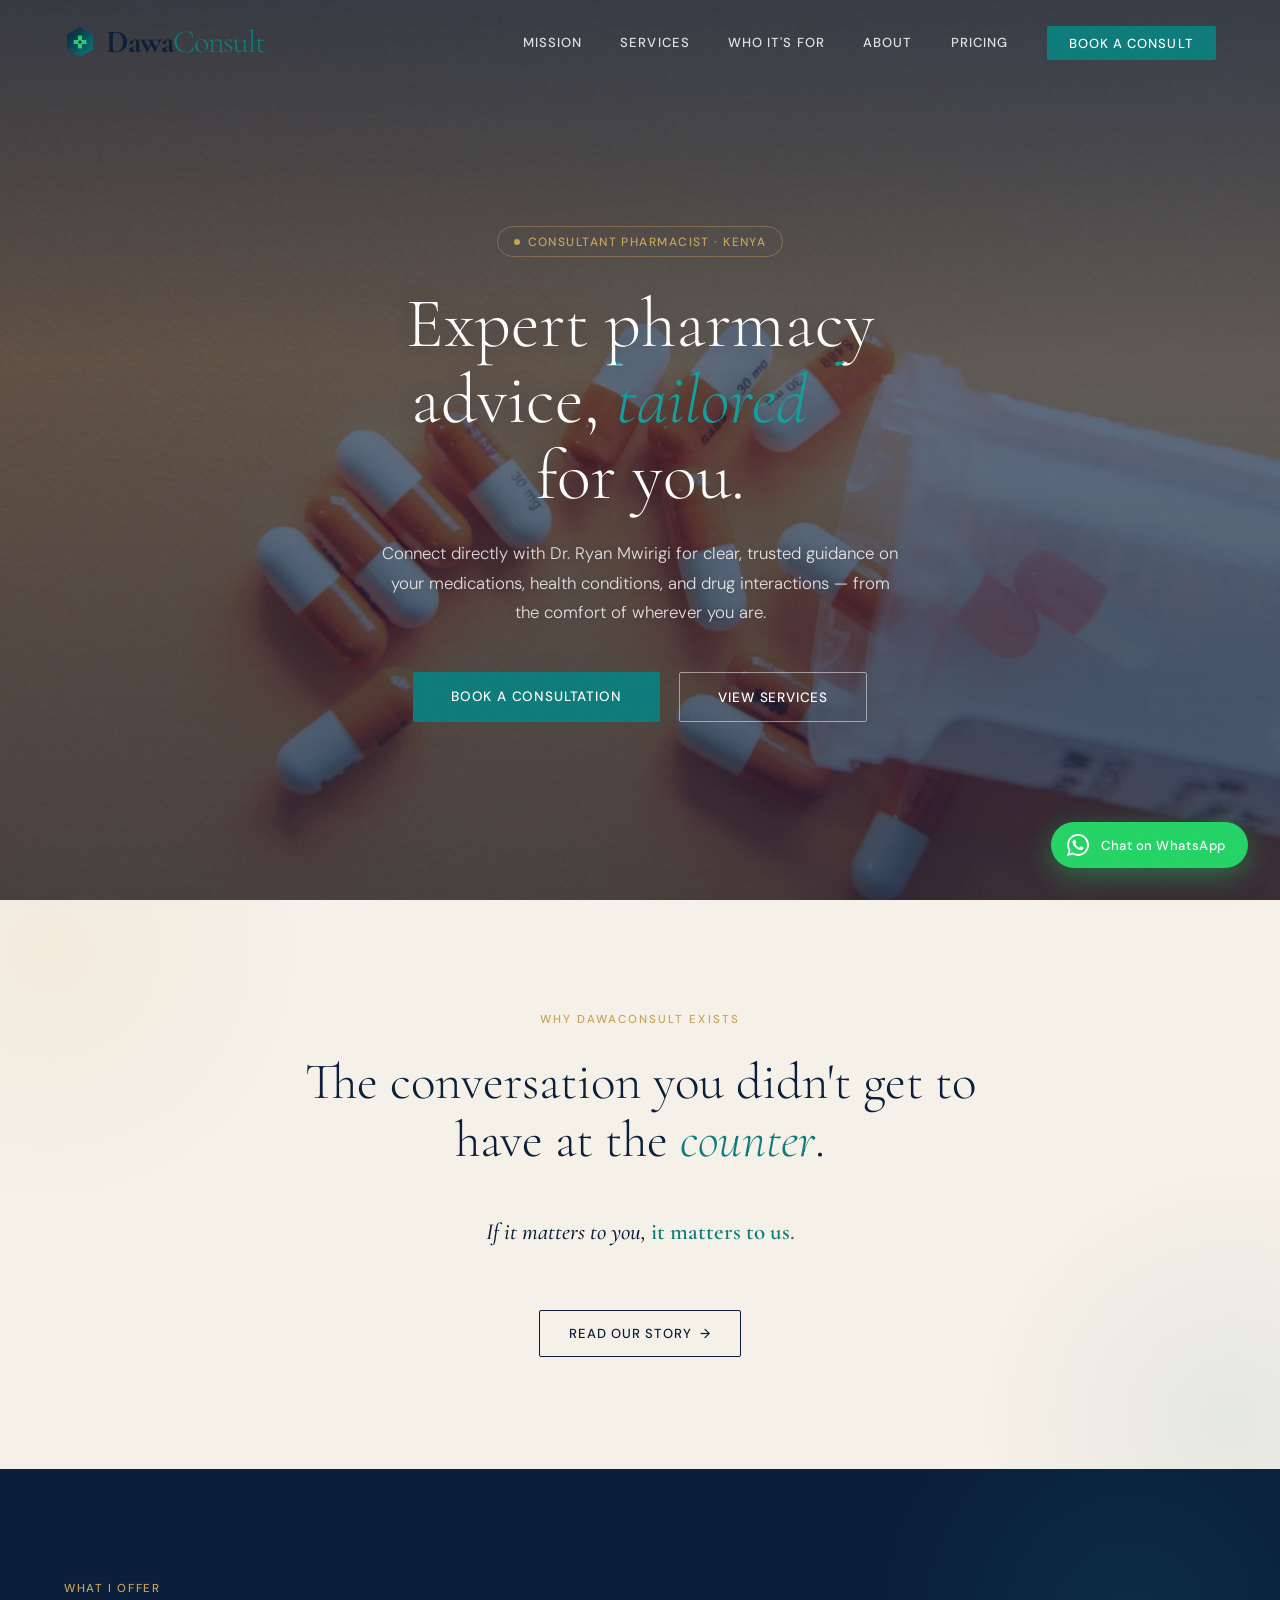
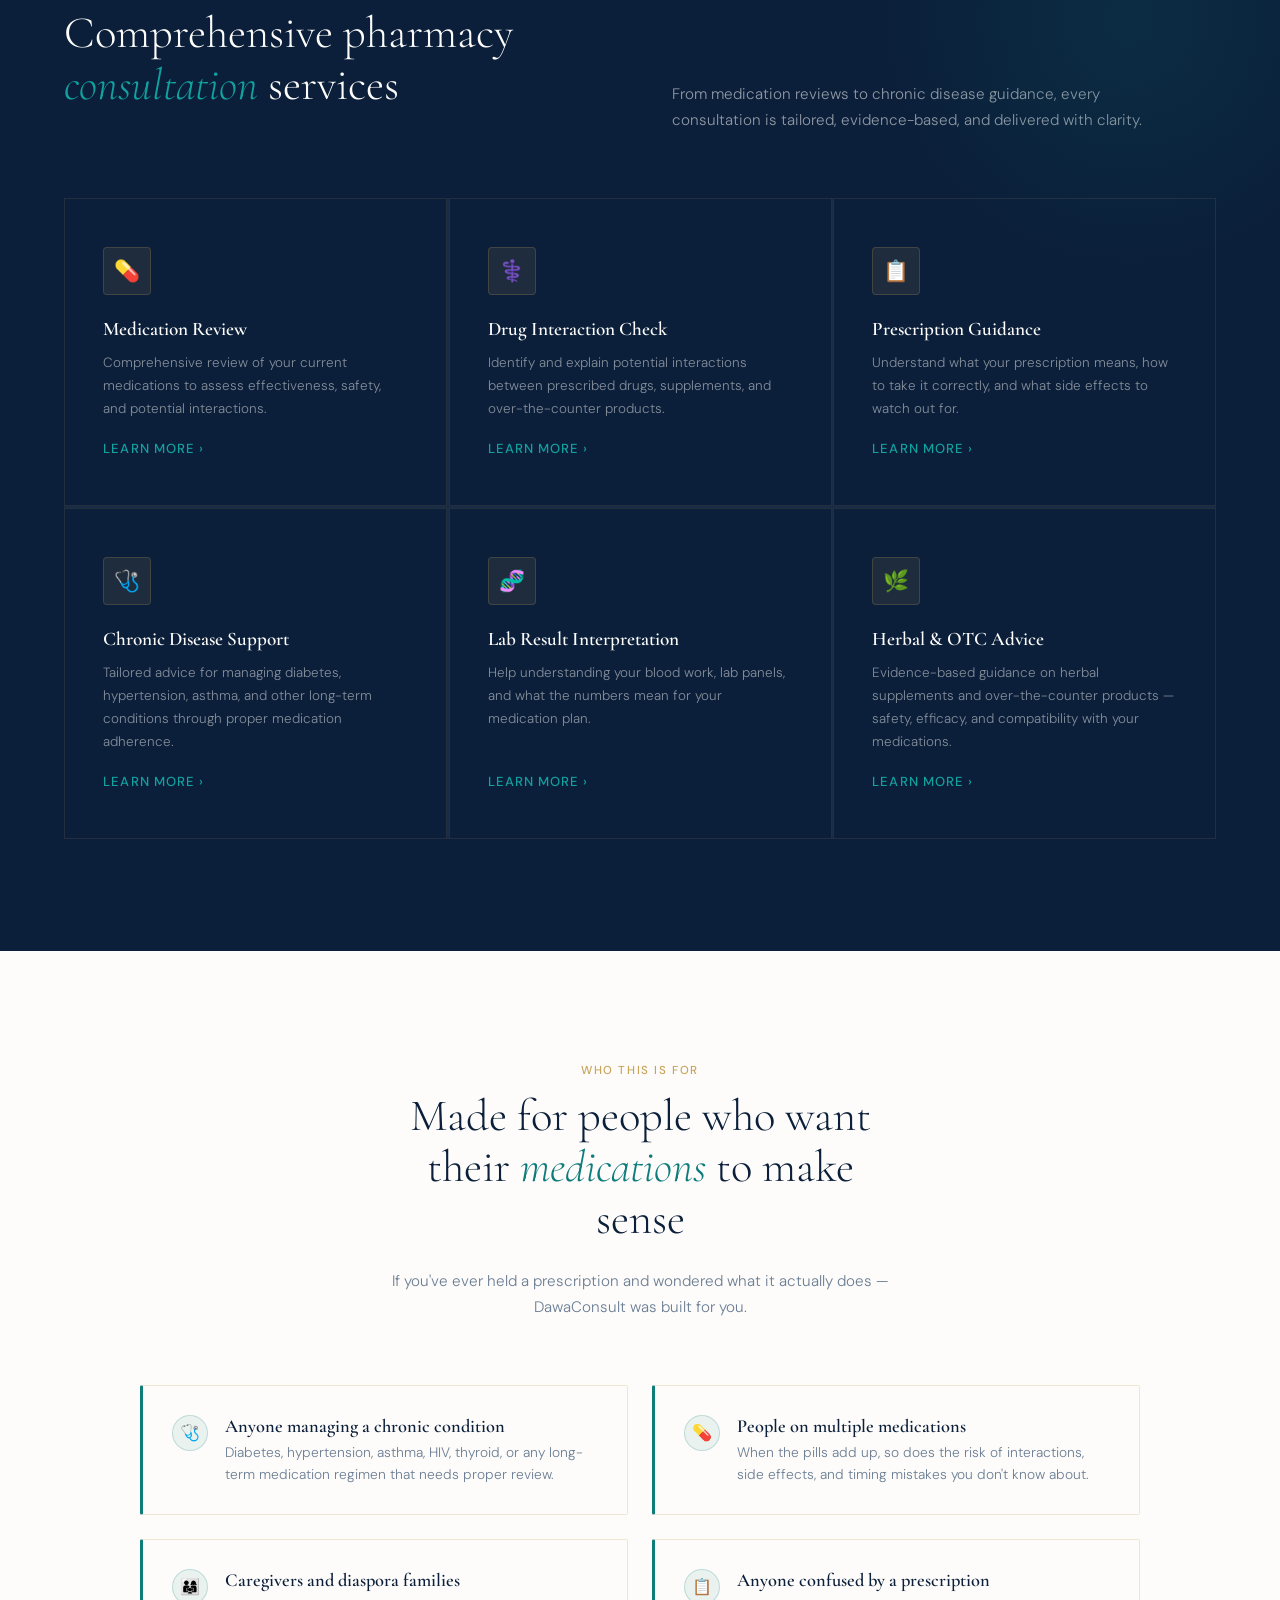
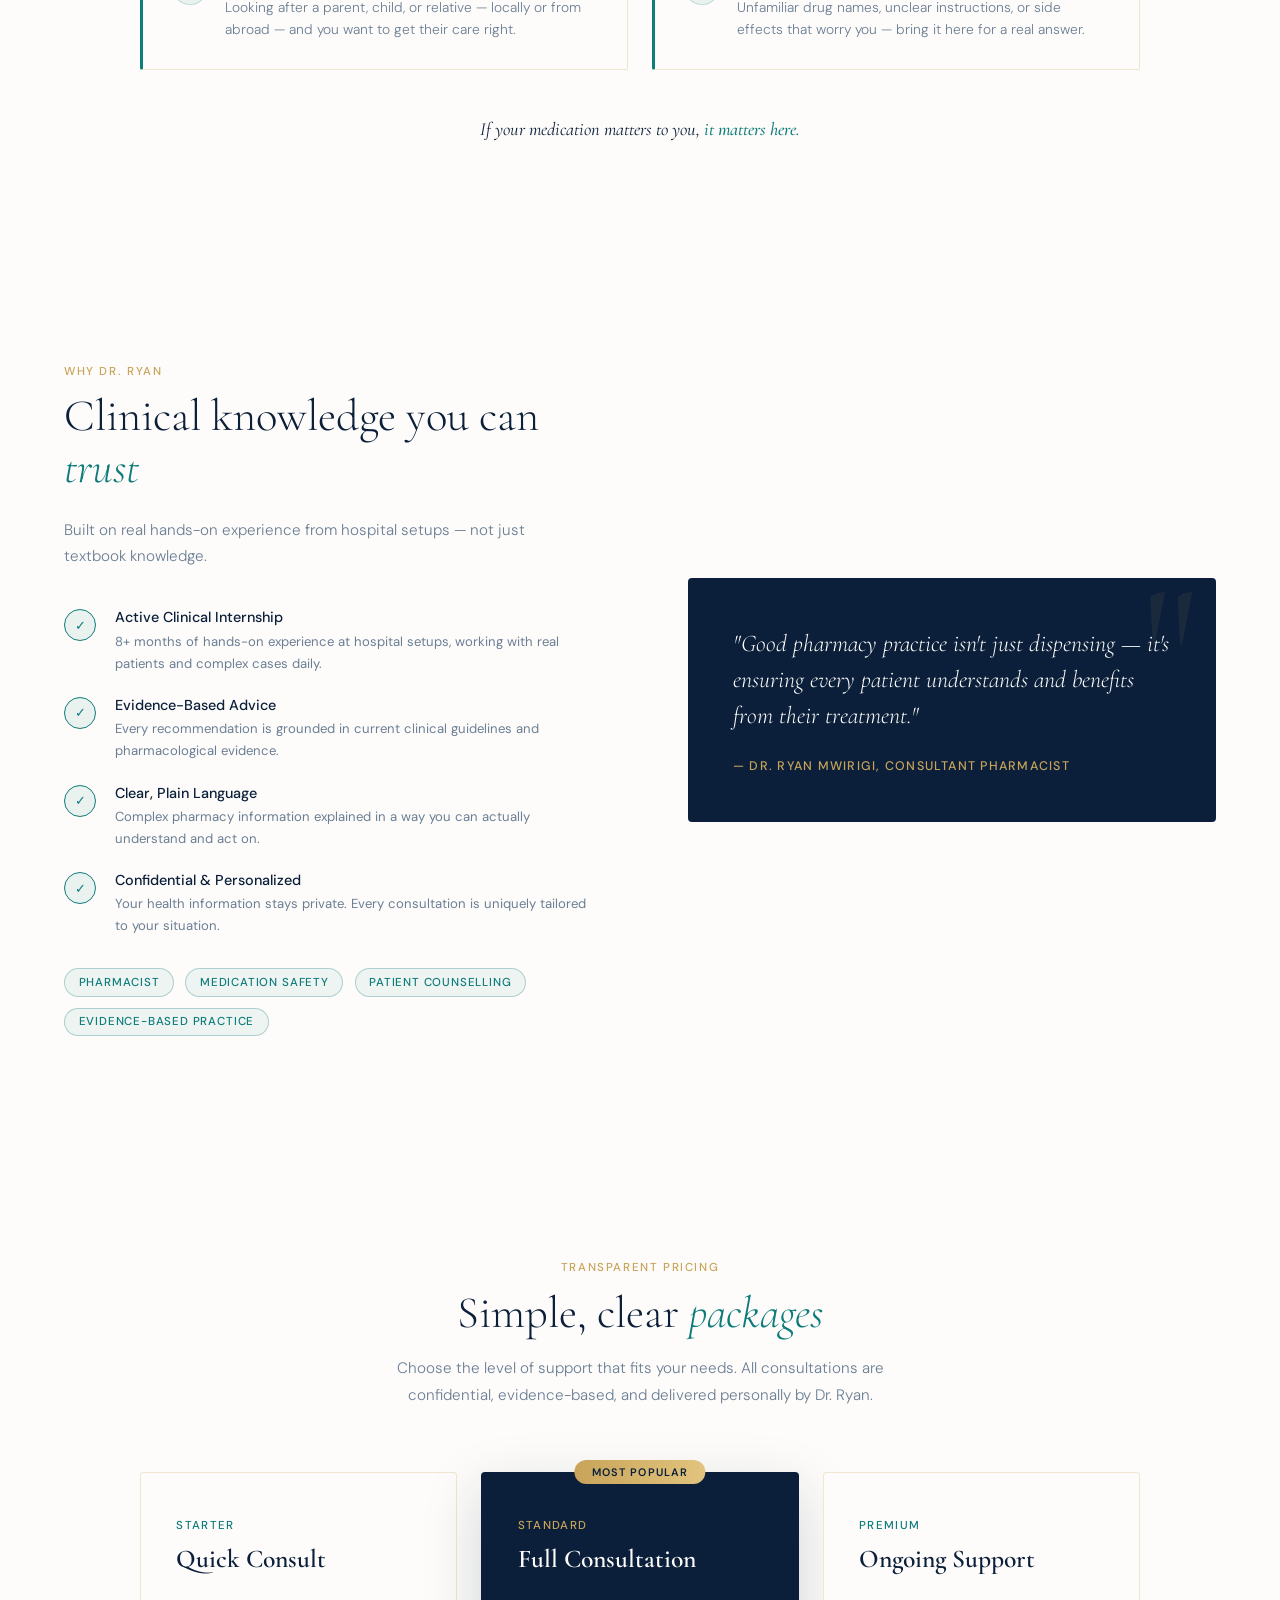
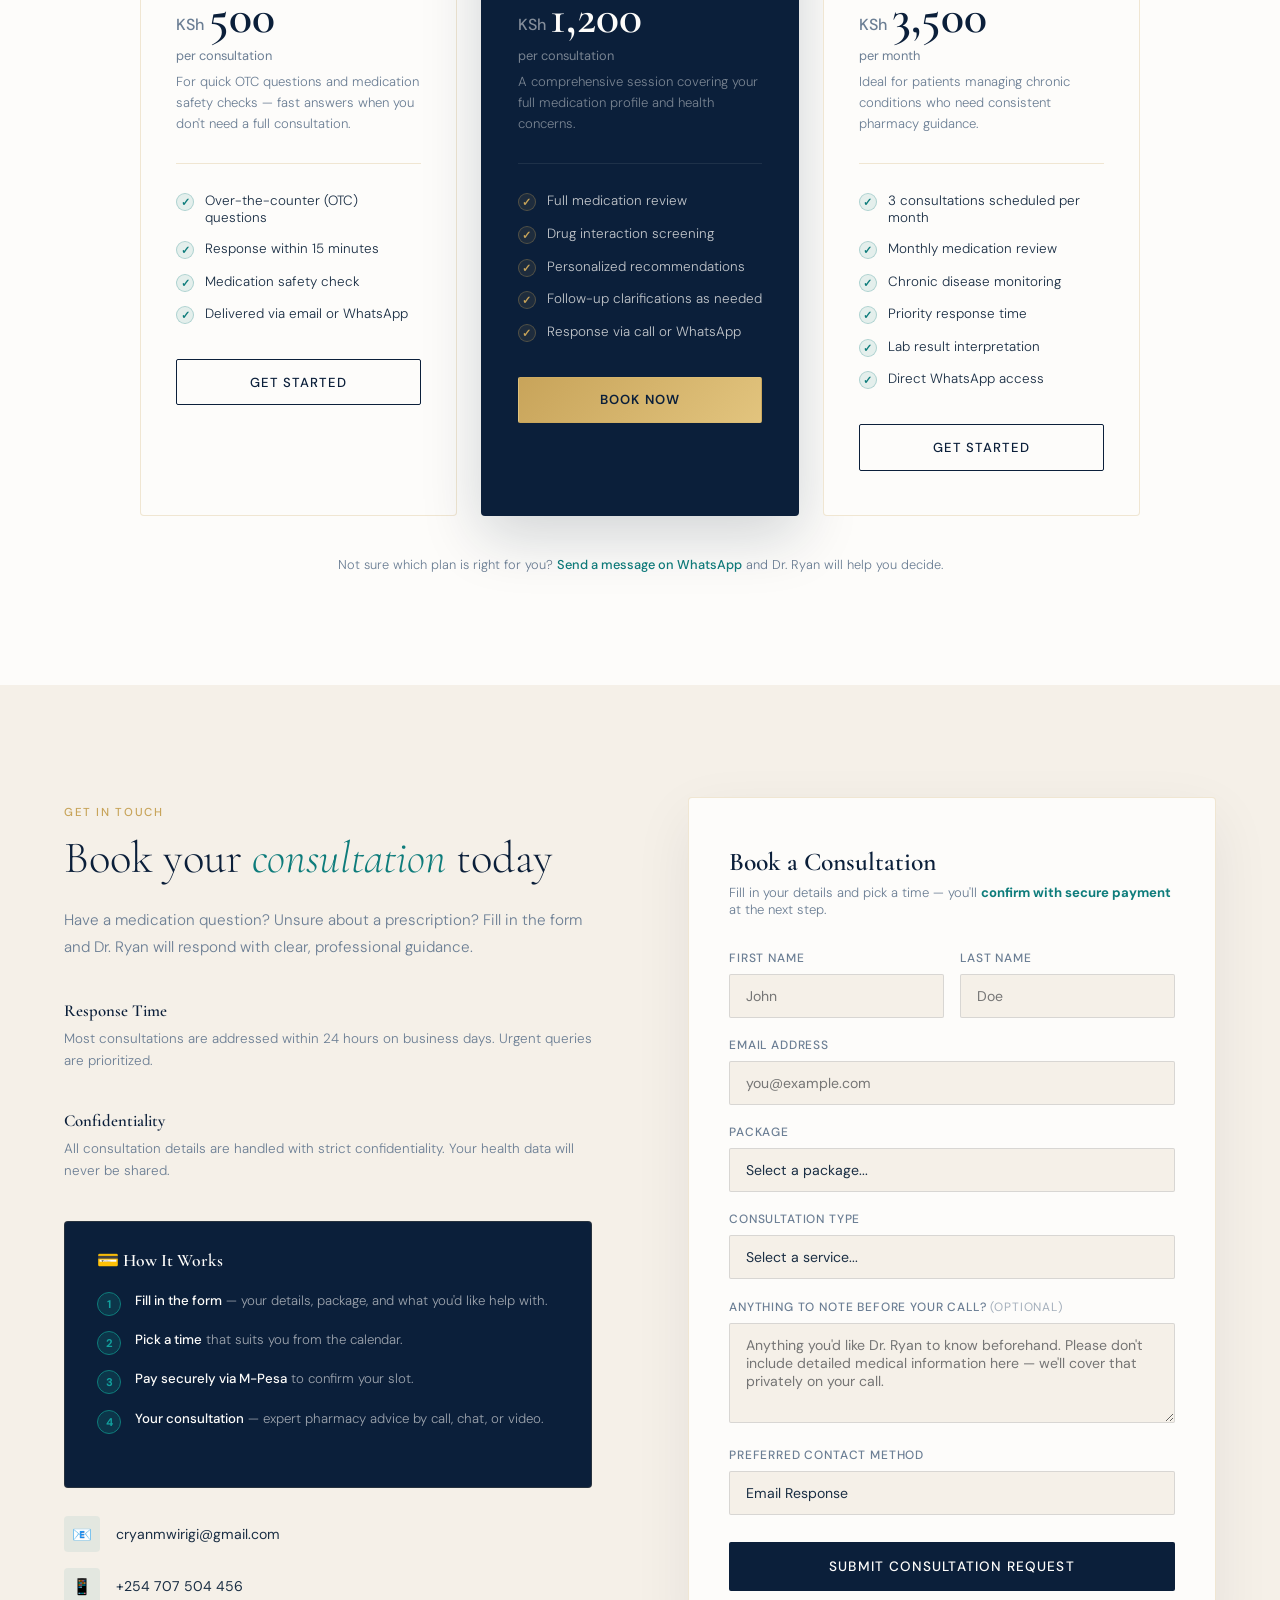
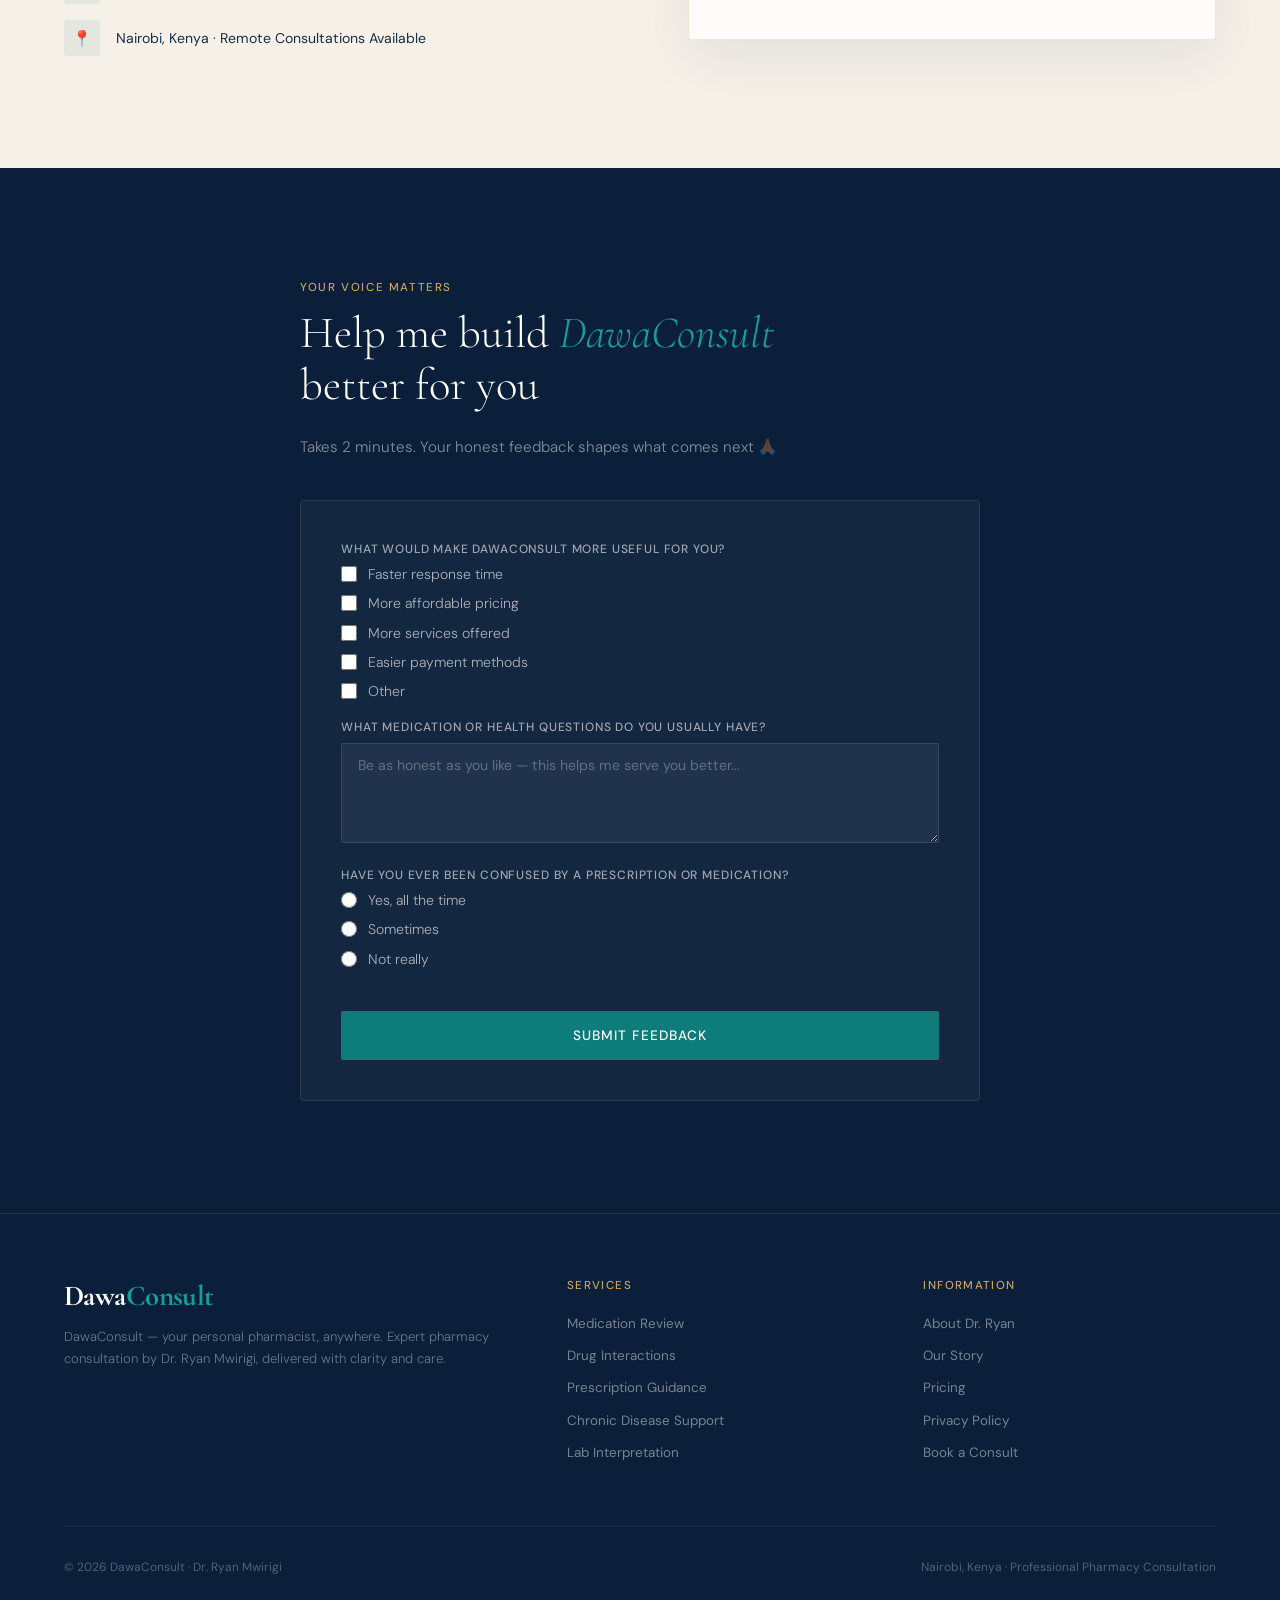
==== commit 84afa28c: "Add files via upload" ====
--- a/index.html
+++ b/index.html
@@ -46,7 +46,6 @@
 <div class="mobile-menu" id="mobile-menu">
   <a href="#mission" onclick="closeMobileMenu()">Mission</a>
   <a href="services.html" onclick="closeMobileMenu()">Services</a>
-  <a href="#how" onclick="closeMobileMenu()">How It Works</a>
   <a href="#who" onclick="closeMobileMenu()">Who It's For</a>
   <a href="#about" onclick="closeMobileMenu()">About</a>
   <a href="#pricing" onclick="closeMobileMenu()">Pricing</a>
@@ -151,34 +150,6 @@
 </section>
 
 <!-- HOW IT WORKS -->
-<section class="how-section" id="how">
-  <div class="section-label reveal">Simple Process</div>
-  <h2 class="section-title reveal">How a consultation <em>works</em></h2>
-  <p class="section-sub reveal">Getting pharmacy advice has never been this straightforward. Four steps stand between you and clear answers.</p>
-  <div class="steps">
-    <div class="step reveal">
-      <div class="step-num">01</div>
-      <div class="step-title">Submit Your Query</div>
-      <p class="step-desc">Fill in the consultation form with your medication details, condition, and specific question.</p>
-    </div>
-    <div class="step reveal">
-      <div class="step-num">02</div>
-      <div class="step-title">Review & Preparation</div>
-      <p class="step-desc">Dr. Ryan reviews your query and confirms the right consultation type for your needs.</p>
-    </div>
-    <div class="step reveal">
-      <div class="step-num">03</div>
-      <div class="step-title">Consultation Session</div>
-      <p class="step-desc">Receive your response via chat, call, or video — whichever suits you best.</p>
-    </div>
-    <div class="step reveal">
-      <div class="step-num">04</div>
-      <div class="step-title">Follow-Up Support</div>
-      <p class="step-desc">Have a question after? Follow-up queries are welcomed as part of the consultation.</p>
-    </div>
-  </div>
-</section>
-
 <!-- WHO THIS IS FOR -->
 <section class="audience-section" id="who">
   <div class="audience-header">
@@ -518,7 +489,6 @@
     <ul class="footer-links">
       <li><a href="#about">About Dr. Ryan</a></li>
       <li><a href="story.html">Our Story</a></li>
-      <li><a href="#how">How It Works</a></li>
       <li><a href="#pricing">Pricing</a></li>
       <li><a href="privacy.html">Privacy Policy</a></li>
       <li><a href="#consult">Book a Consult</a></li>
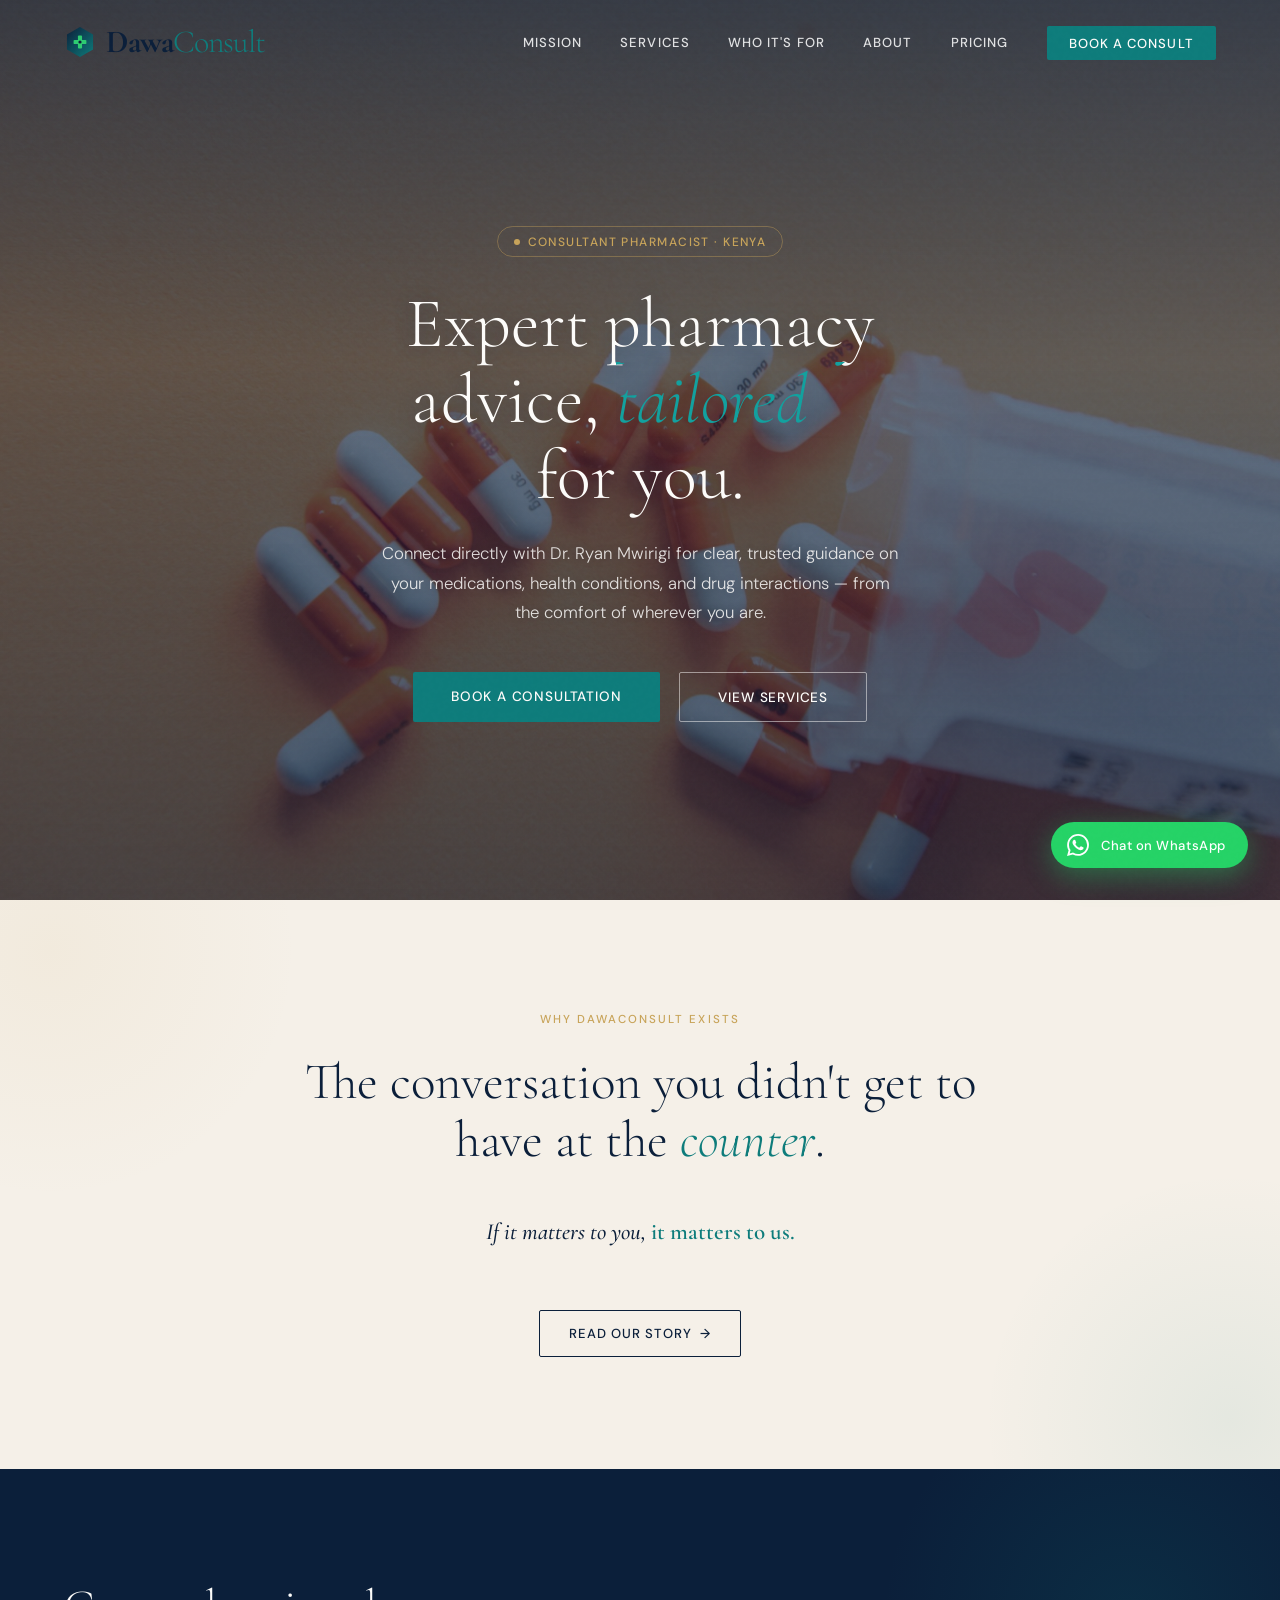
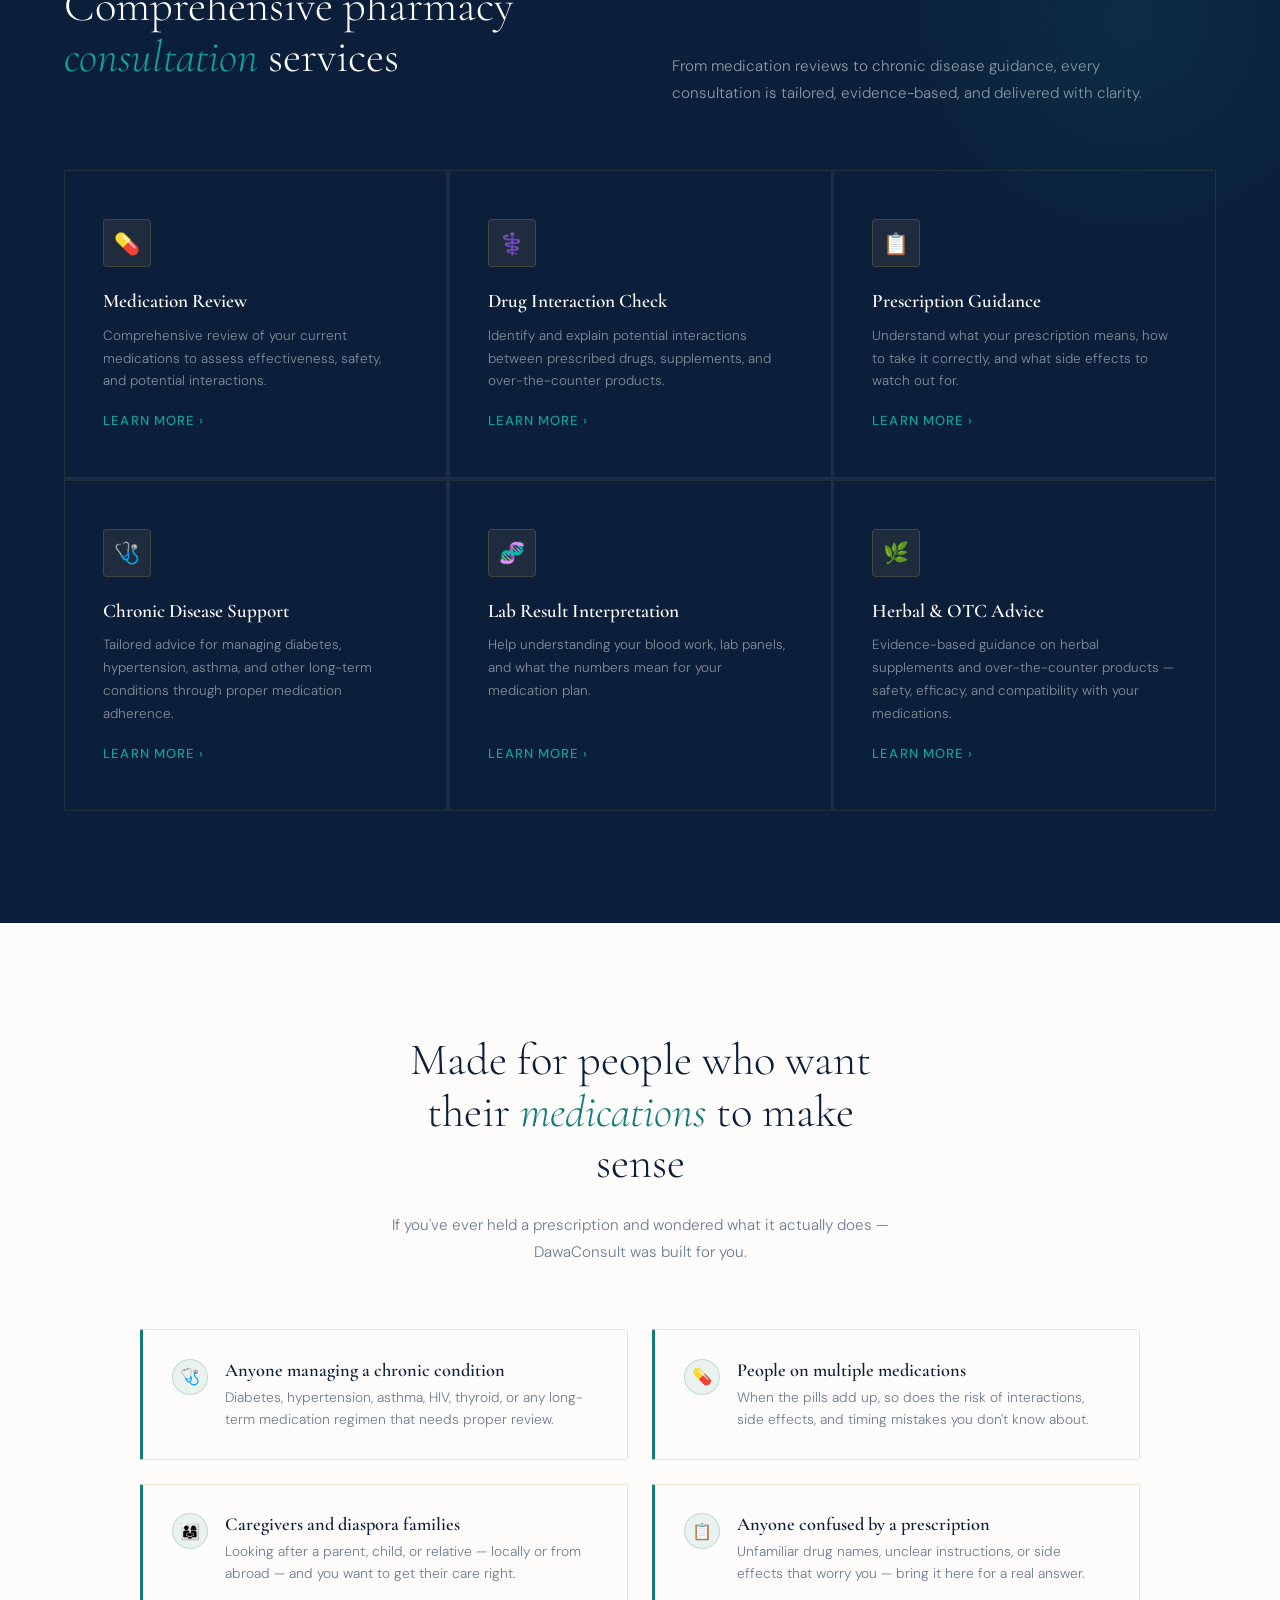
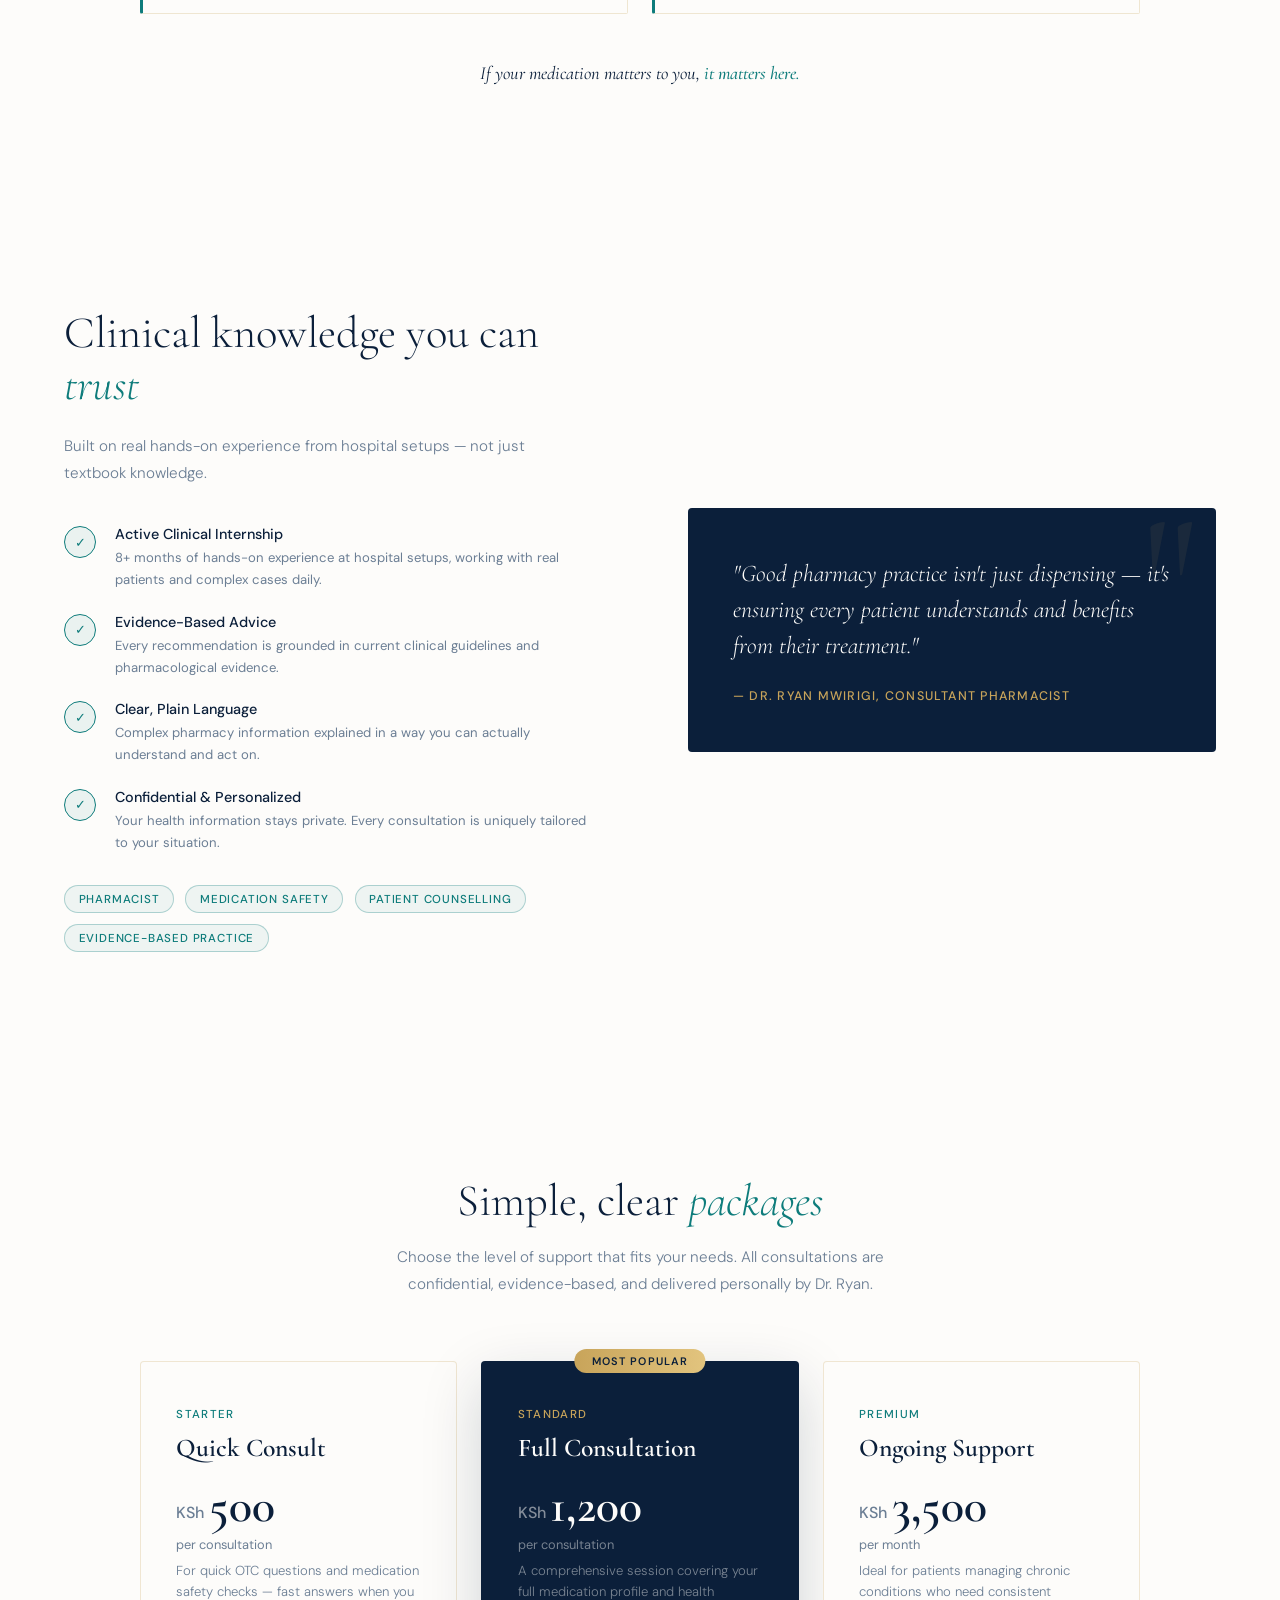
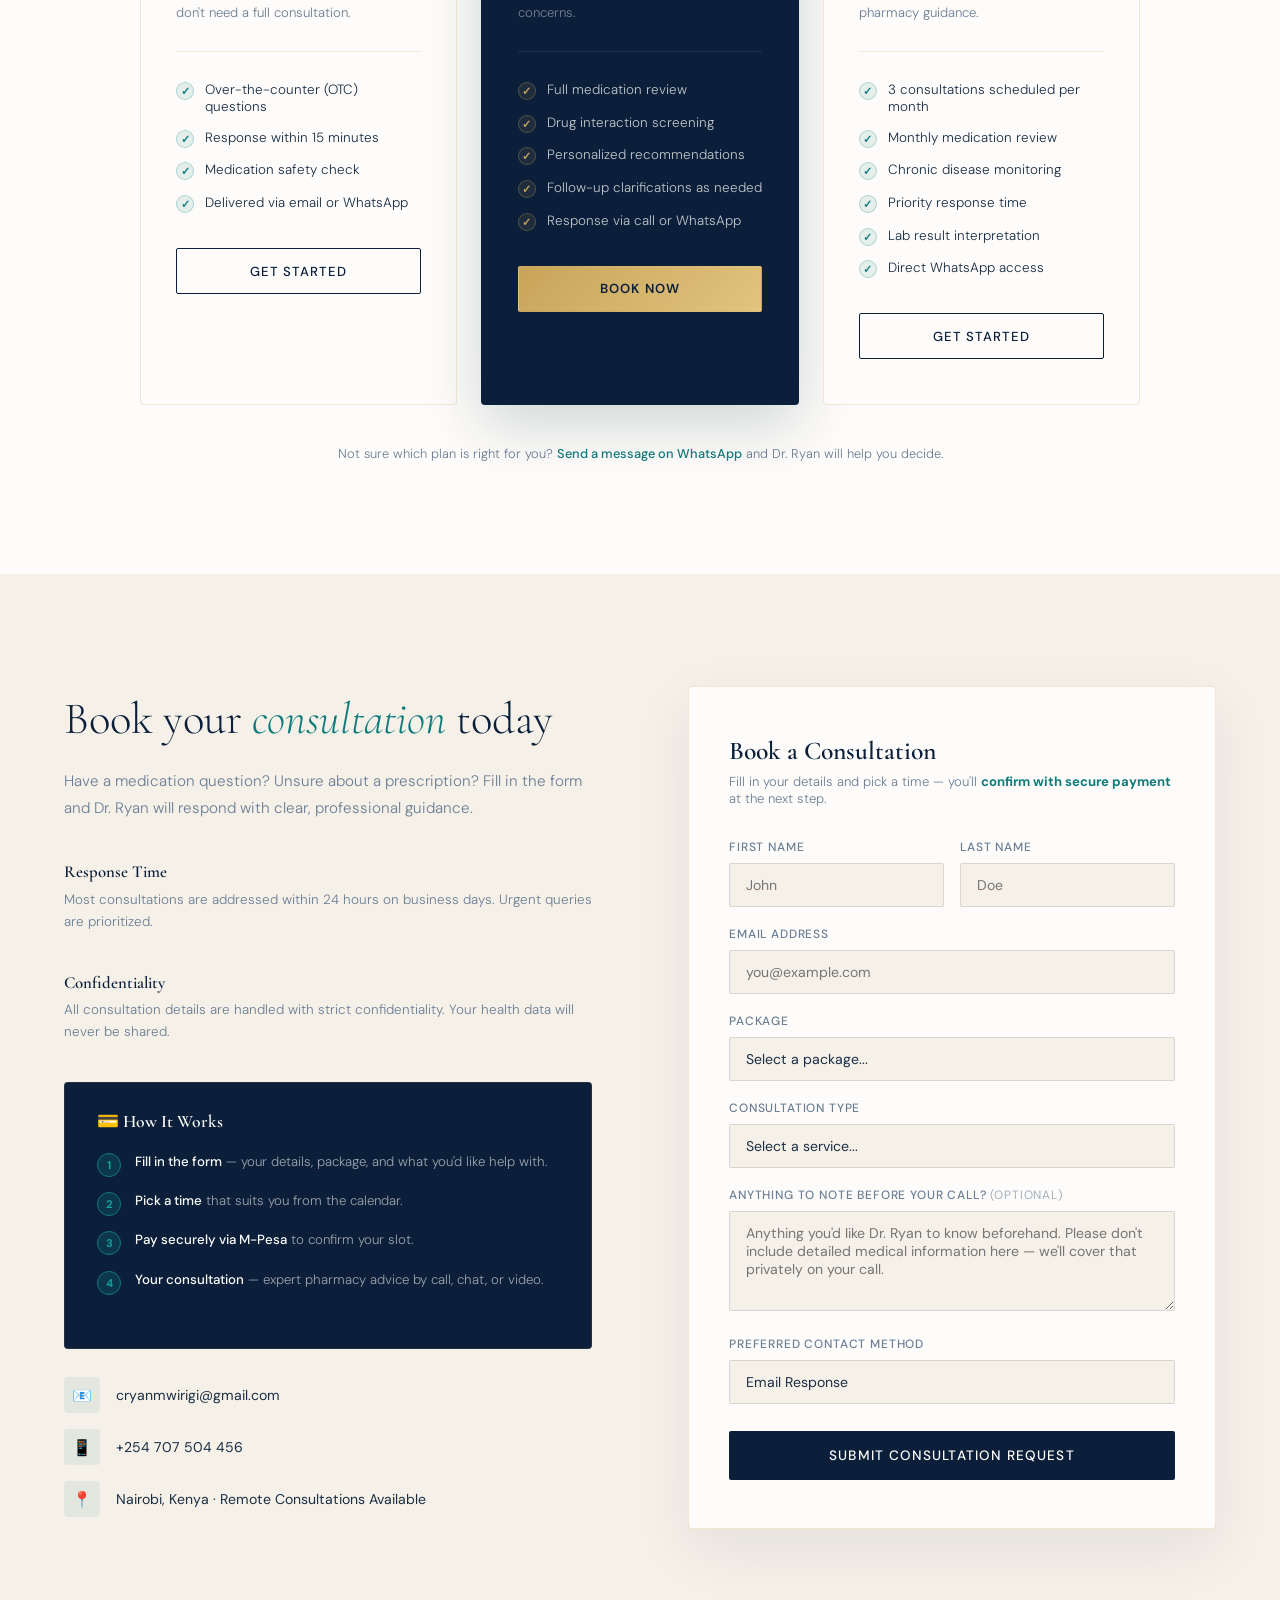
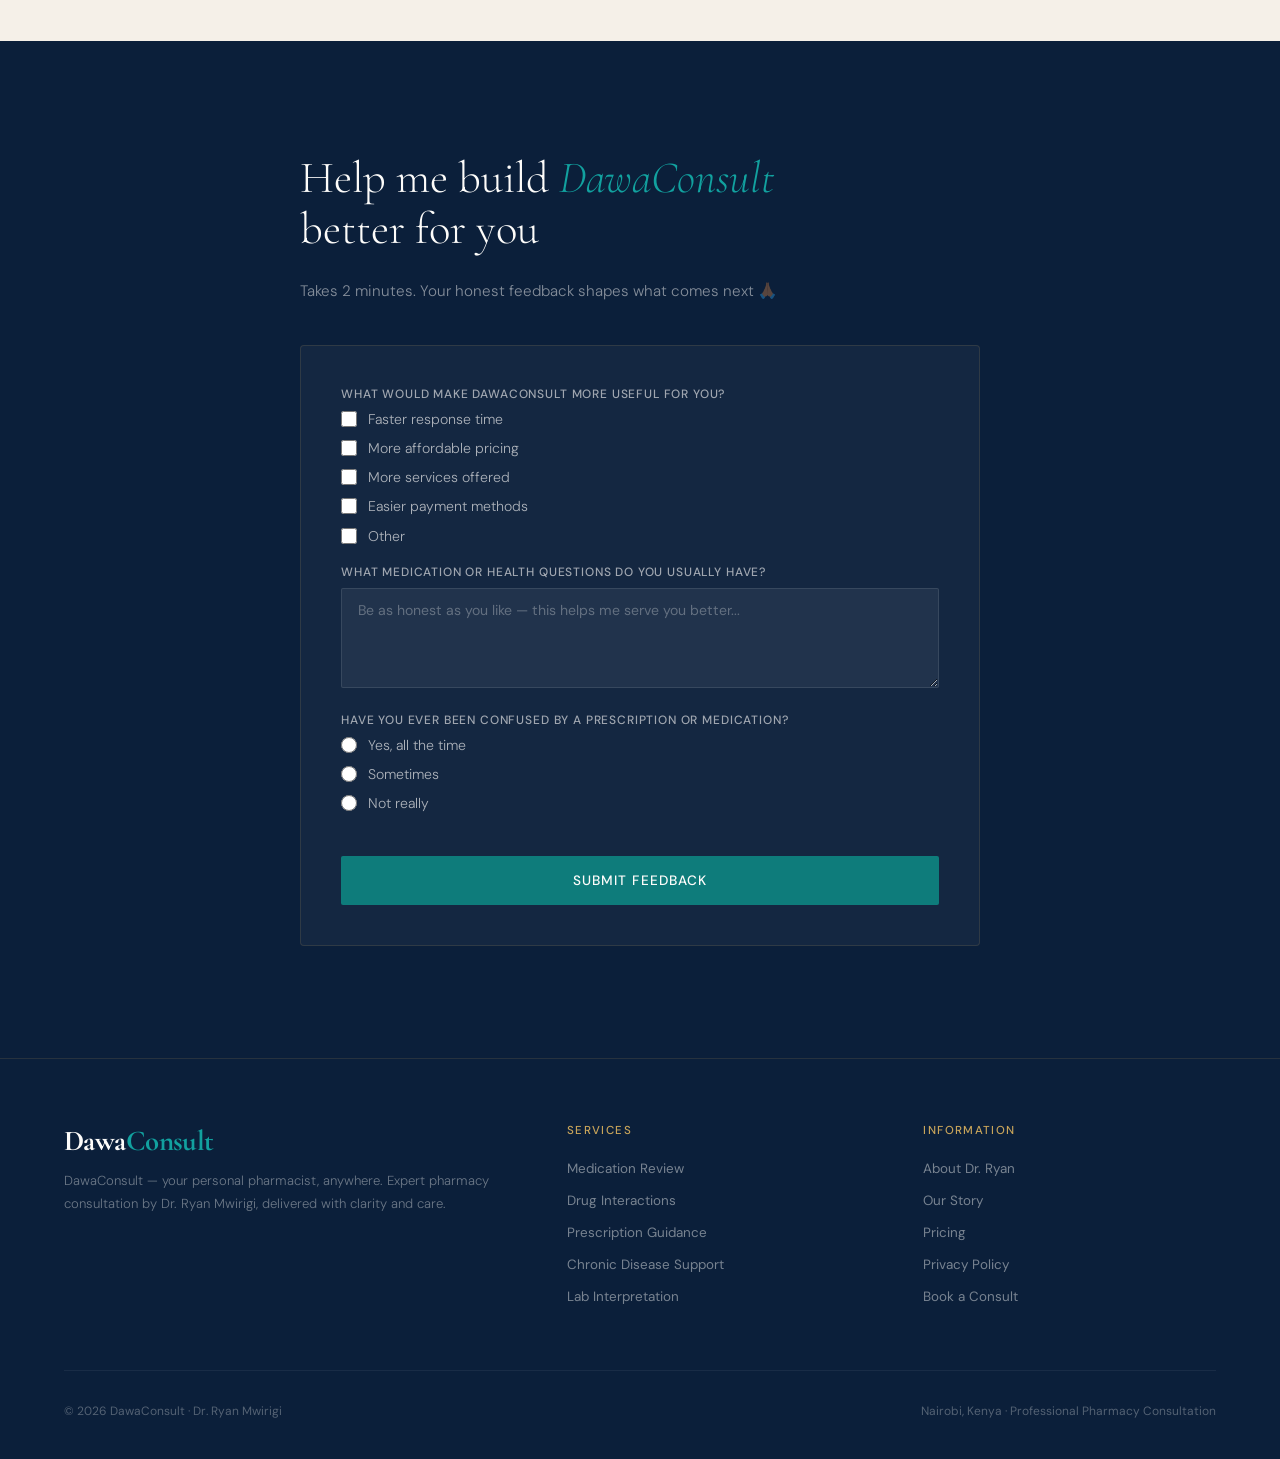
==== commit 1cd09c58: "Add files via upload" ====
--- a/index.html
+++ b/index.html
@@ -104,7 +104,6 @@
 <section class="services-section" id="services">
   <div class="services-header">
     <div>
-      <div class="section-label">What I Offer</div>
       <h2 class="section-title" style="color:var(--white)">Comprehensive pharmacy <em style="color:var(--teal-light)">consultation</em> services</h2>
     </div>
     <p class="section-sub">From medication reviews to chronic disease guidance, every consultation is tailored, evidence-based, and delivered with clarity.</p>
@@ -153,7 +152,6 @@
 <!-- WHO THIS IS FOR -->
 <section class="audience-section" id="who">
   <div class="audience-header">
-    <div class="section-label reveal">Who This Is For</div>
     <h2 class="section-title reveal" style="margin: 0 auto 1.4rem;">Made for people who want their <em>medications</em> to make sense</h2>
     <p class="section-sub reveal" style="margin: 0 auto;">If you've ever held a prescription and wondered what it actually does — DawaConsult was built for you.</p>
   </div>
@@ -193,7 +191,6 @@
 <!-- WHY ME -->
 <section class="why-section" id="about">
   <div>
-    <div class="section-label reveal">Why Dr. Ryan</div>
     <h2 class="section-title reveal">Clinical knowledge you can <em>trust</em></h2>
     <p class="section-sub reveal">Built on real hands-on experience from hospital setups — not just textbook knowledge.</p>
     <ul class="why-list">
@@ -245,7 +242,6 @@
 <!-- PRICING -->
 <section class="pricing-section" id="pricing">
   <div class="pricing-header">
-    <div class="section-label reveal">Transparent Pricing</div>
     <h2 class="section-title reveal">Simple, clear <em>packages</em></h2>
     <p class="section-sub reveal">Choose the level of support that fits your needs. All consultations are confidential, evidence-based, and delivered personally by Dr. Ryan.</p>
   </div>
@@ -315,7 +311,6 @@
 <!-- CONSULT FORM -->
 <section class="consult-section" id="consult">
   <div class="consult-info">
-    <div class="section-label">Get in Touch</div>
     <h2 class="section-title">Book your <em>consultation</em> today</h2>
     <p class="section-sub">Have a medication question? Unsure about a prescription? Fill in the form and Dr. Ryan will respond with clear, professional guidance.</p>
     <div style="margin-top:2.5rem;">
@@ -430,7 +425,6 @@
 <!-- FEEDBACK -->
 <section class="feedback-section" id="feedback">
   <div class="feedback-inner">
-    <div class="section-label reveal">Your Voice Matters</div>
     <h2 class="section-title reveal">Help me build <em>DawaConsult</em> better for you</h2>
     <p class="section-sub reveal">Takes 2 minutes. Your honest feedback shapes what comes next 🙏🏾</p>
     <div class="feedback-form-wrap reveal">
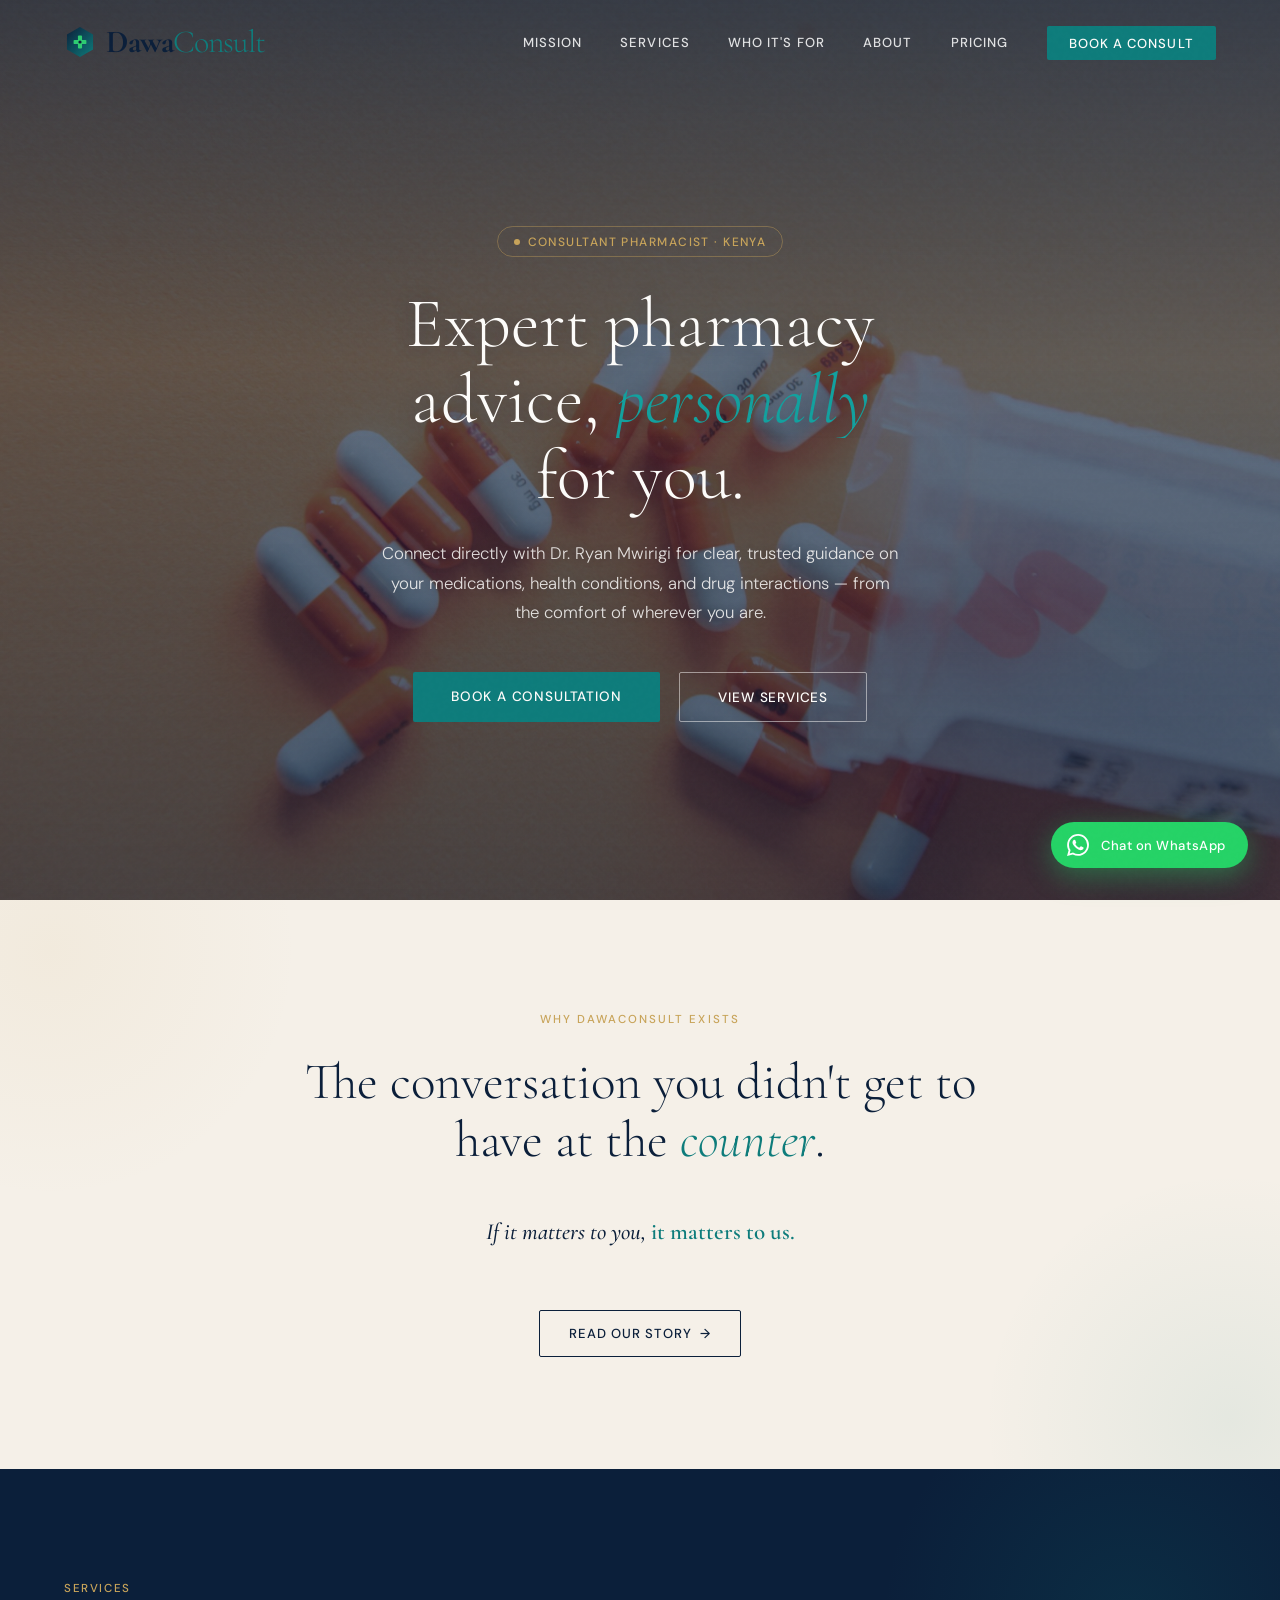
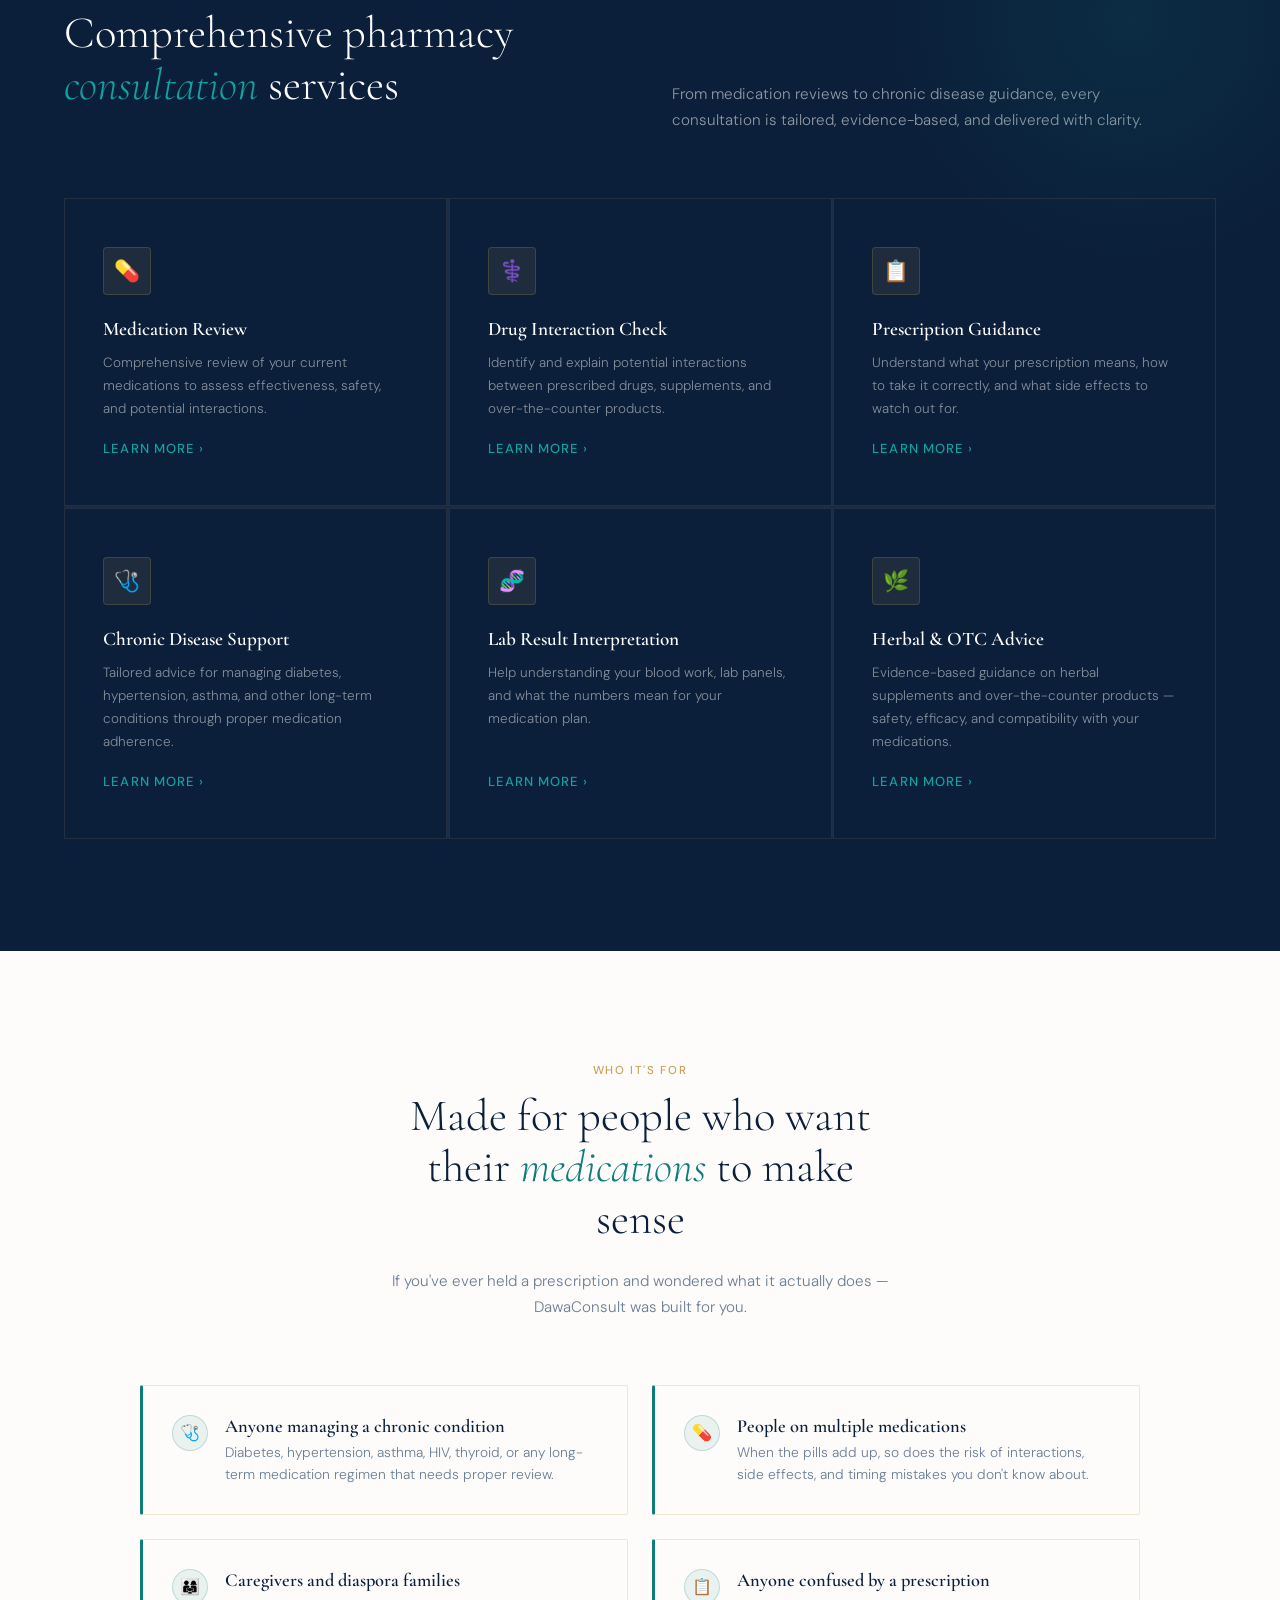
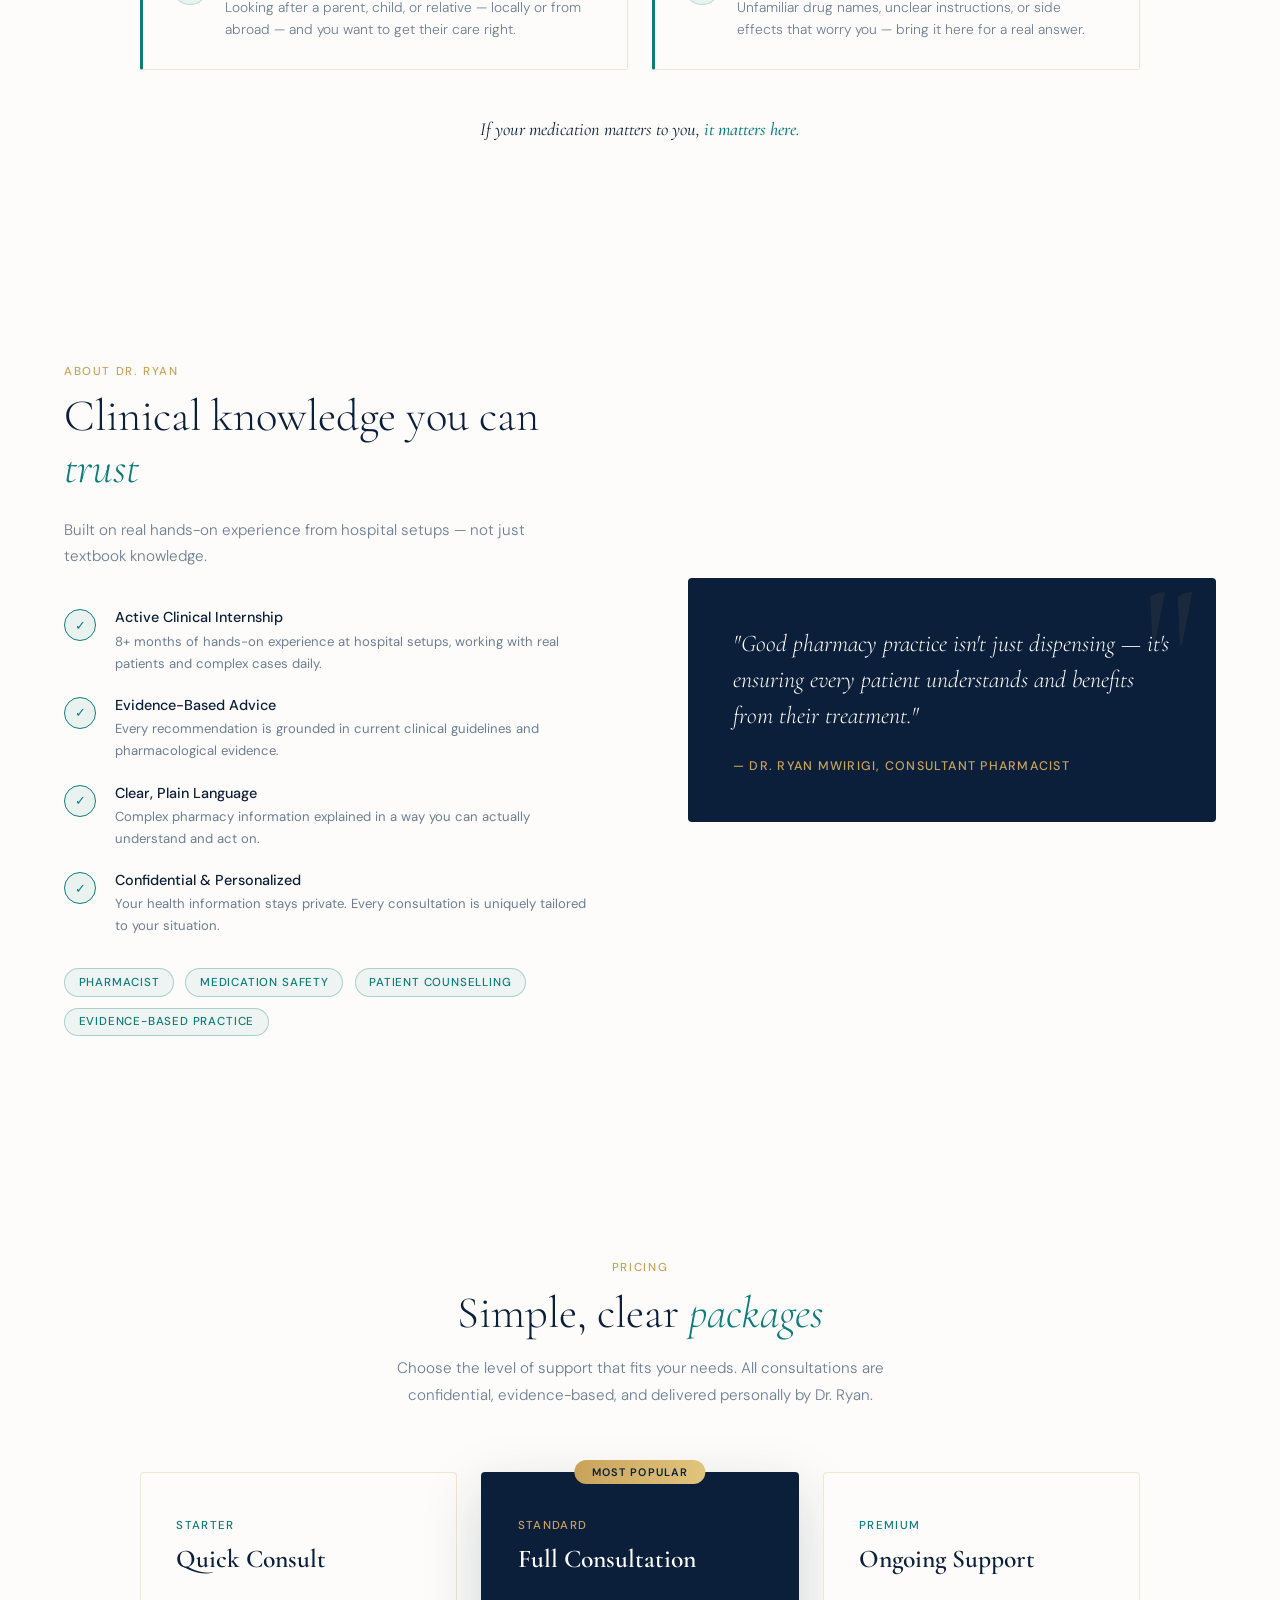
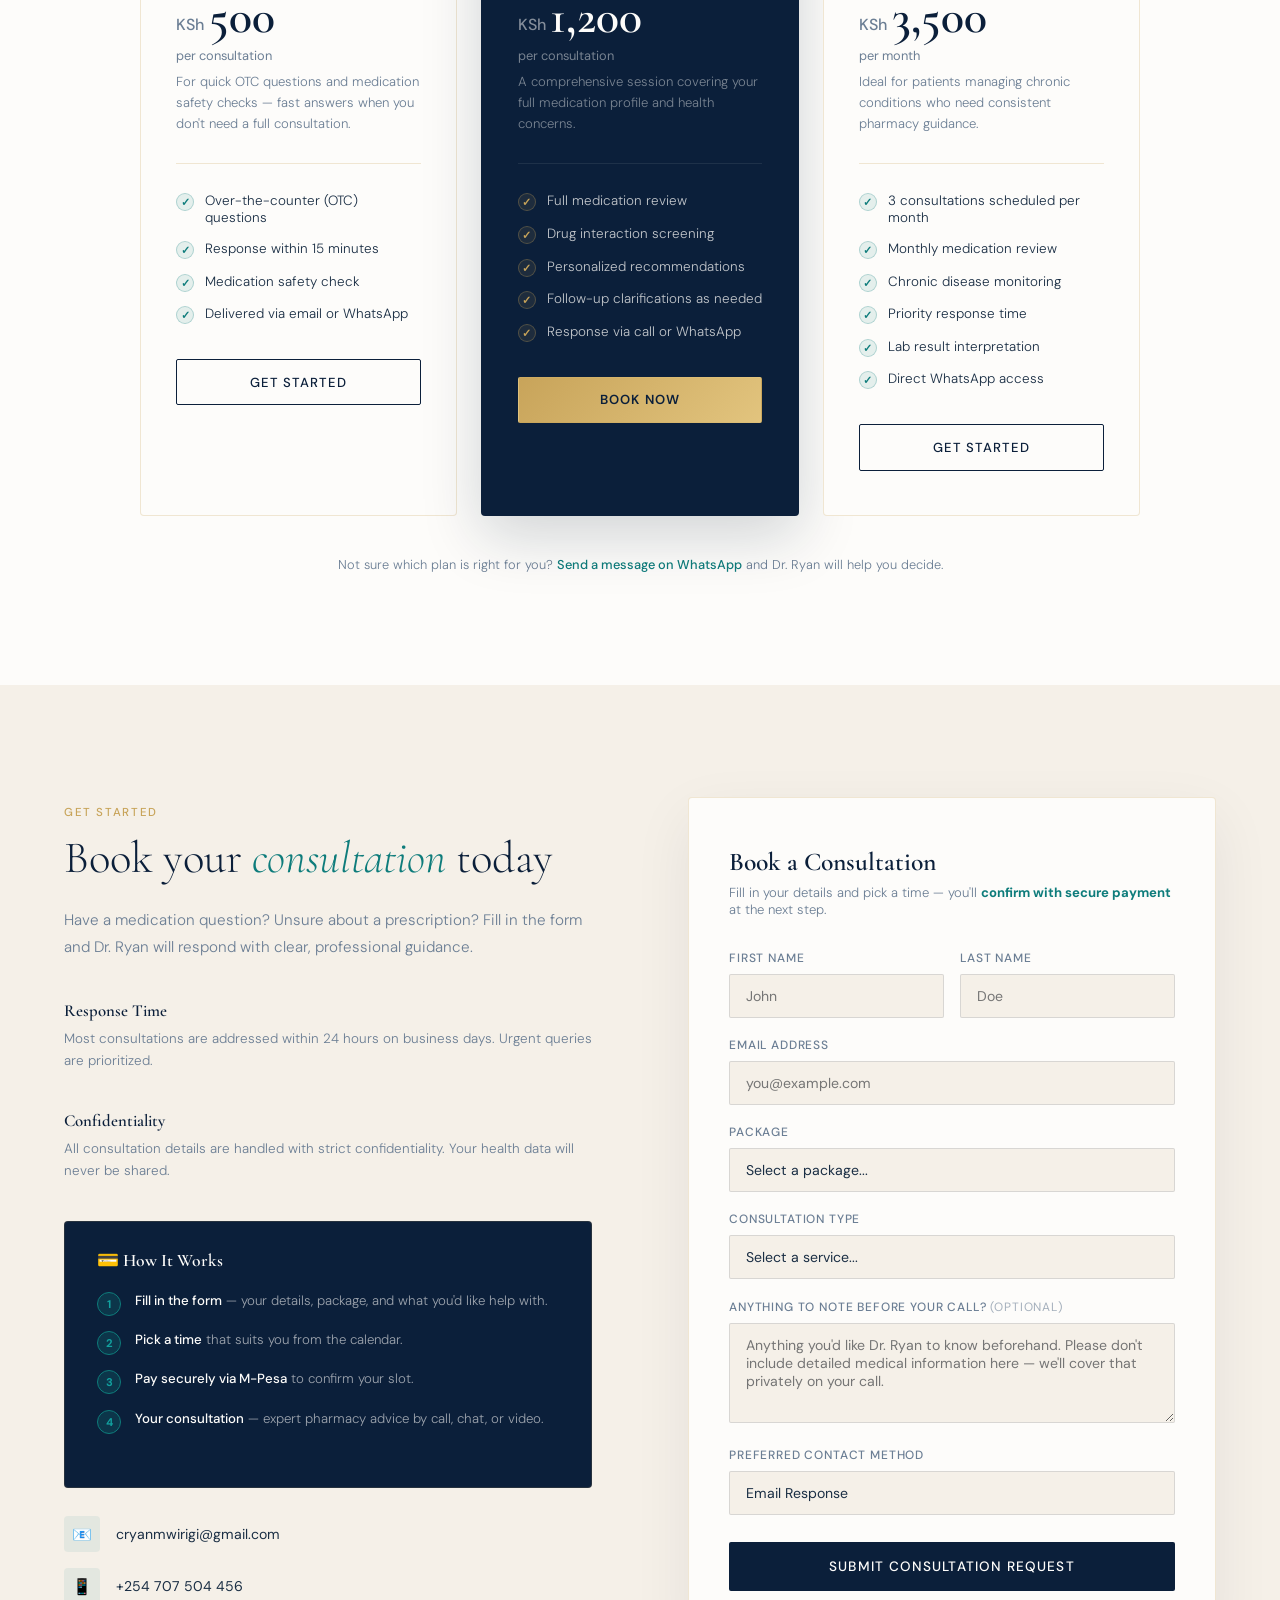
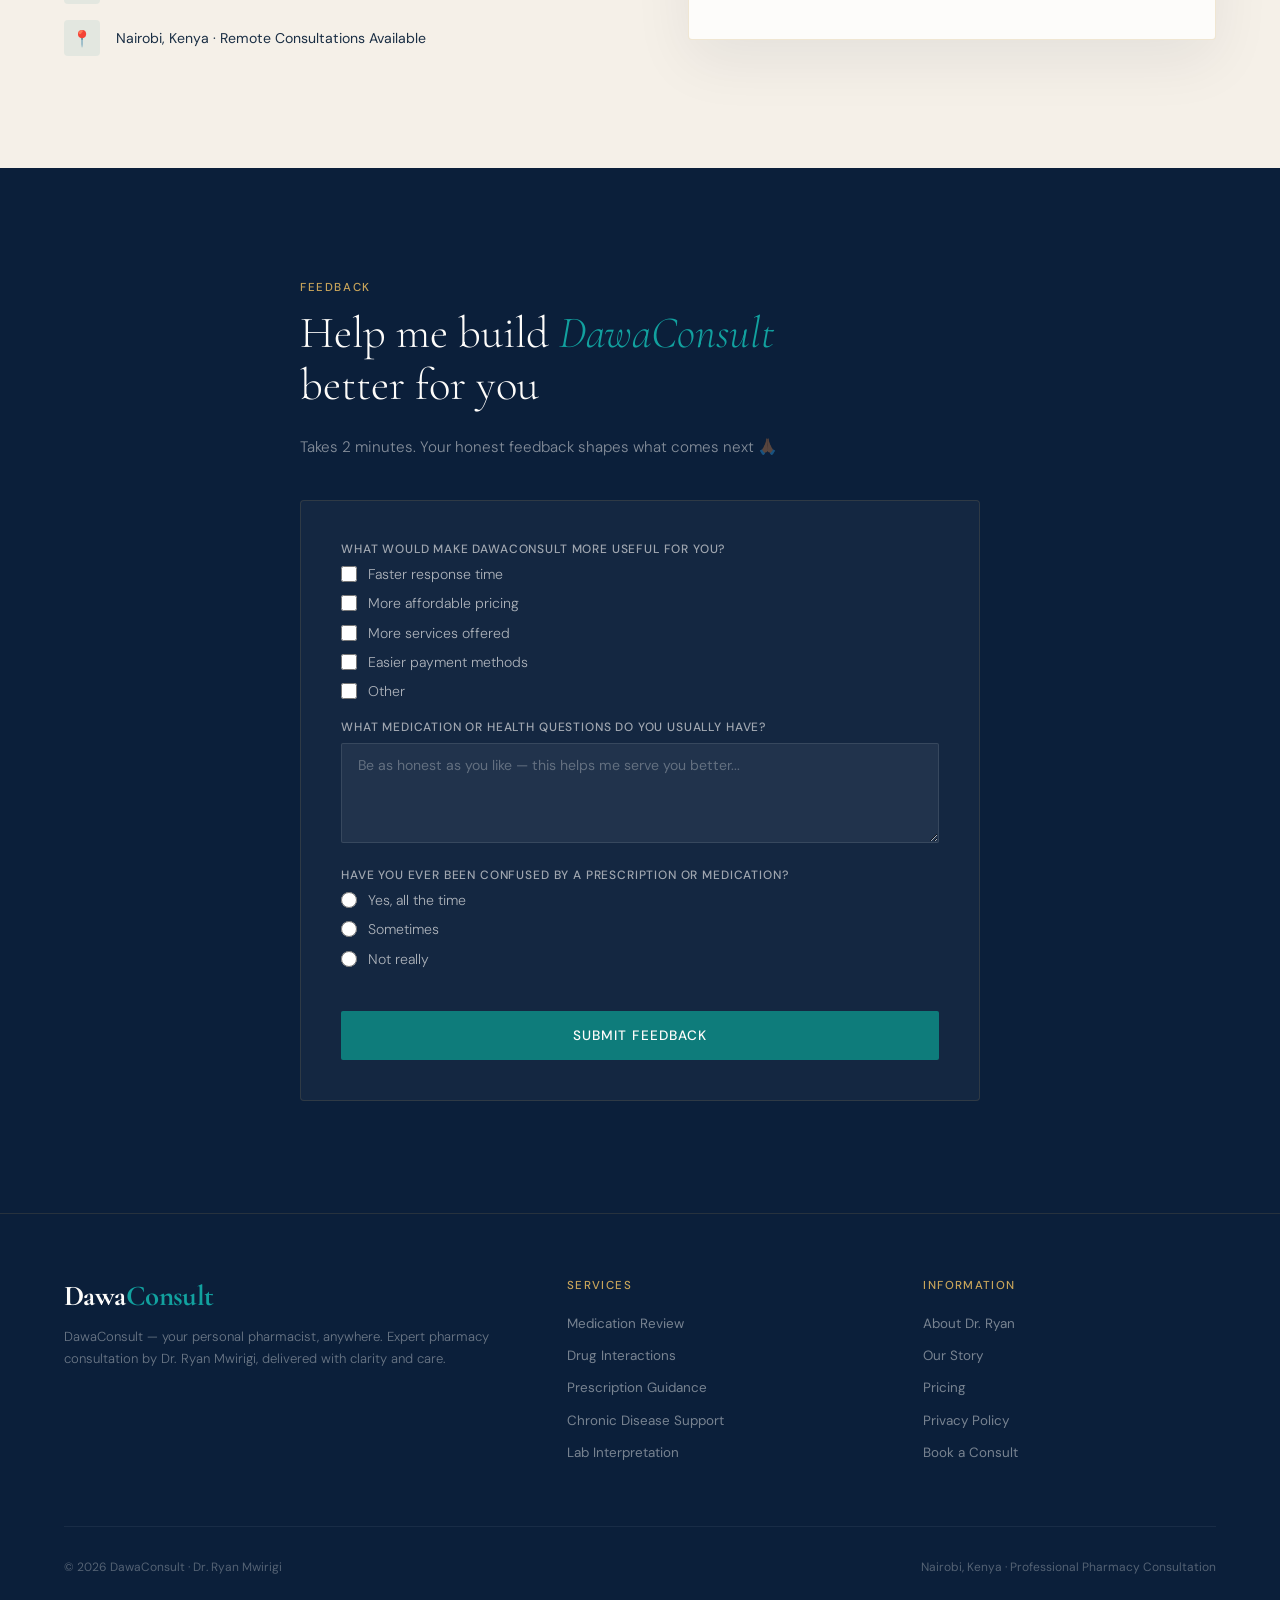
==== commit 37fae355: "Add files via upload" ====
--- a/index.html
+++ b/index.html
@@ -104,6 +104,7 @@
 <section class="services-section" id="services">
   <div class="services-header">
     <div>
+      <div class="section-label">Services</div>
       <h2 class="section-title" style="color:var(--white)">Comprehensive pharmacy <em style="color:var(--teal-light)">consultation</em> services</h2>
     </div>
     <p class="section-sub">From medication reviews to chronic disease guidance, every consultation is tailored, evidence-based, and delivered with clarity.</p>
@@ -152,6 +153,7 @@
 <!-- WHO THIS IS FOR -->
 <section class="audience-section" id="who">
   <div class="audience-header">
+    <div class="section-label reveal">Who It's For</div>
     <h2 class="section-title reveal" style="margin: 0 auto 1.4rem;">Made for people who want their <em>medications</em> to make sense</h2>
     <p class="section-sub reveal" style="margin: 0 auto;">If you've ever held a prescription and wondered what it actually does — DawaConsult was built for you.</p>
   </div>
@@ -191,6 +193,7 @@
 <!-- WHY ME -->
 <section class="why-section" id="about">
   <div>
+    <div class="section-label reveal">About Dr. Ryan</div>
     <h2 class="section-title reveal">Clinical knowledge you can <em>trust</em></h2>
     <p class="section-sub reveal">Built on real hands-on experience from hospital setups — not just textbook knowledge.</p>
     <ul class="why-list">
@@ -242,6 +245,7 @@
 <!-- PRICING -->
 <section class="pricing-section" id="pricing">
   <div class="pricing-header">
+    <div class="section-label reveal">Pricing</div>
     <h2 class="section-title reveal">Simple, clear <em>packages</em></h2>
     <p class="section-sub reveal">Choose the level of support that fits your needs. All consultations are confidential, evidence-based, and delivered personally by Dr. Ryan.</p>
   </div>
@@ -311,6 +315,7 @@
 <!-- CONSULT FORM -->
 <section class="consult-section" id="consult">
   <div class="consult-info">
+    <div class="section-label">Get Started</div>
     <h2 class="section-title">Book your <em>consultation</em> today</h2>
     <p class="section-sub">Have a medication question? Unsure about a prescription? Fill in the form and Dr. Ryan will respond with clear, professional guidance.</p>
     <div style="margin-top:2.5rem;">
@@ -425,6 +430,7 @@
 <!-- FEEDBACK -->
 <section class="feedback-section" id="feedback">
   <div class="feedback-inner">
+    <div class="section-label reveal">Feedback</div>
     <h2 class="section-title reveal">Help me build <em>DawaConsult</em> better for you</h2>
     <p class="section-sub reveal">Takes 2 minutes. Your honest feedback shapes what comes next 🙏🏾</p>
     <div class="feedback-form-wrap reveal">
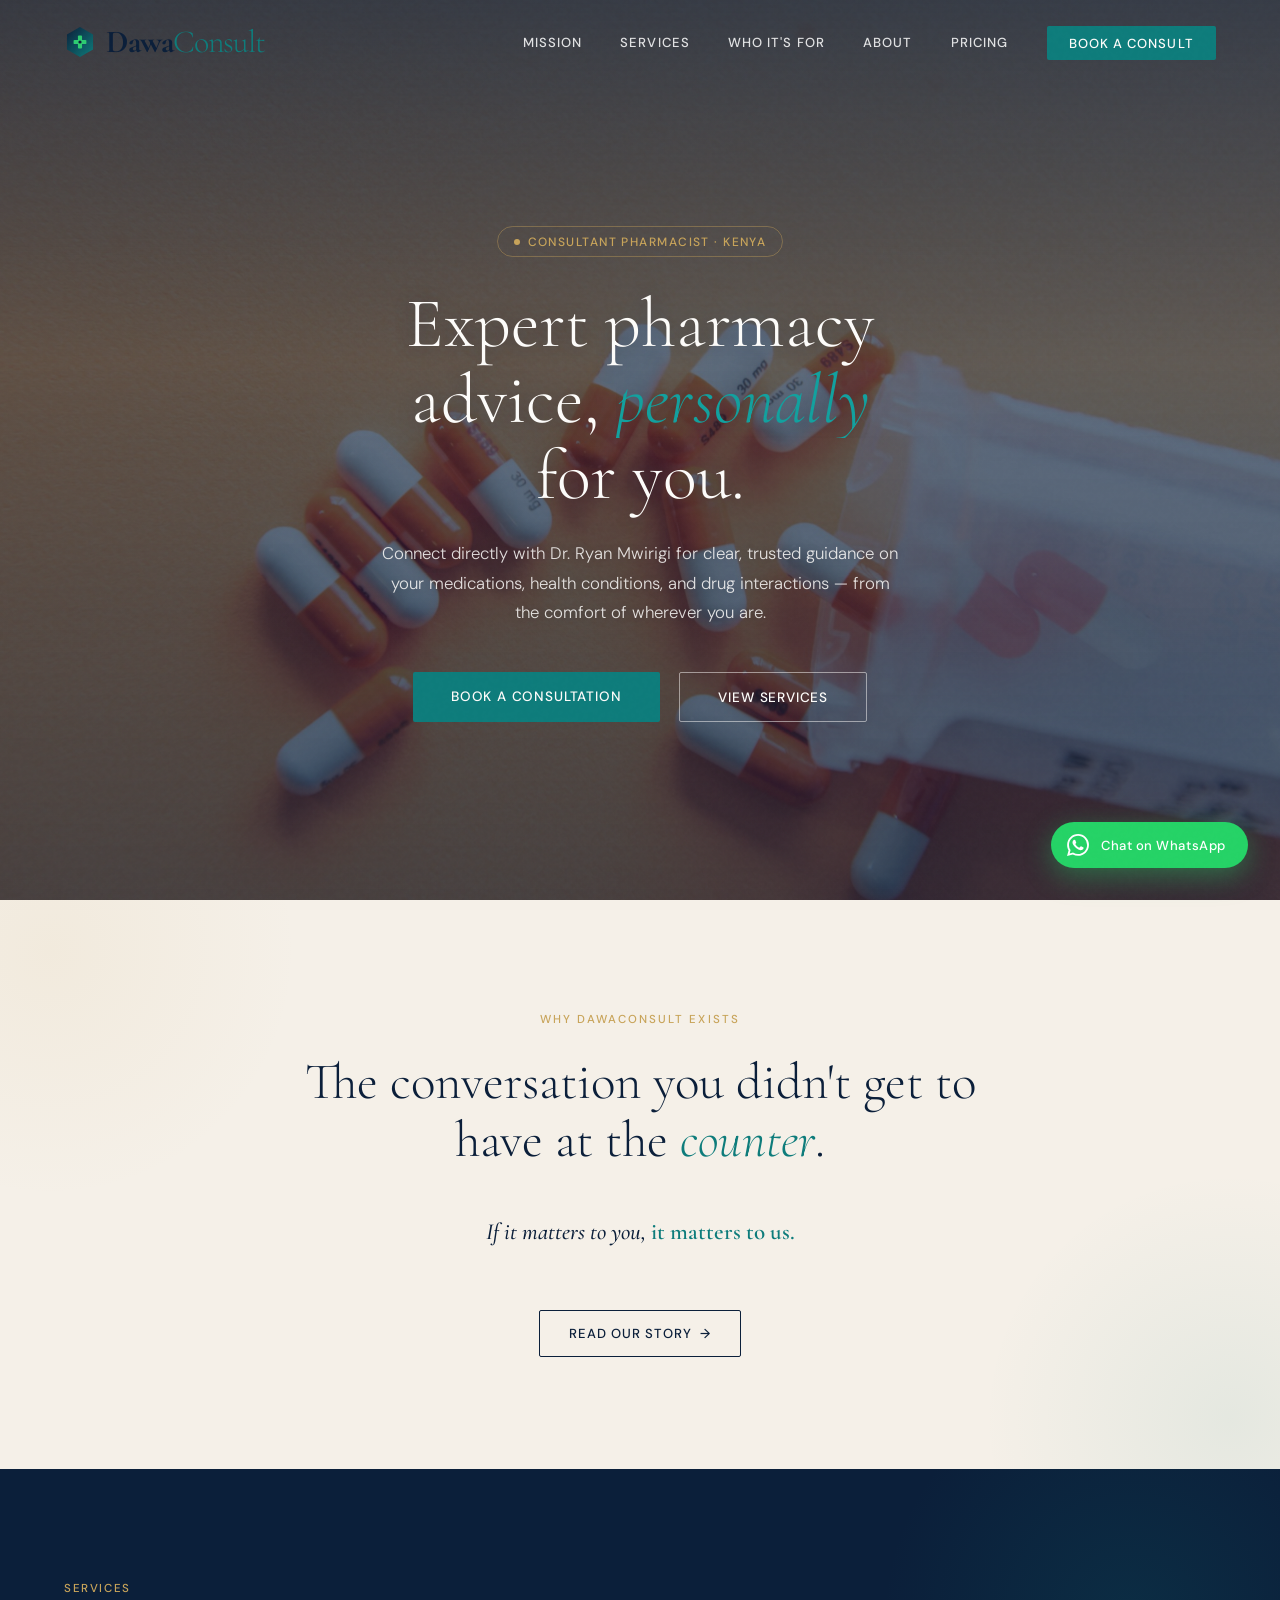
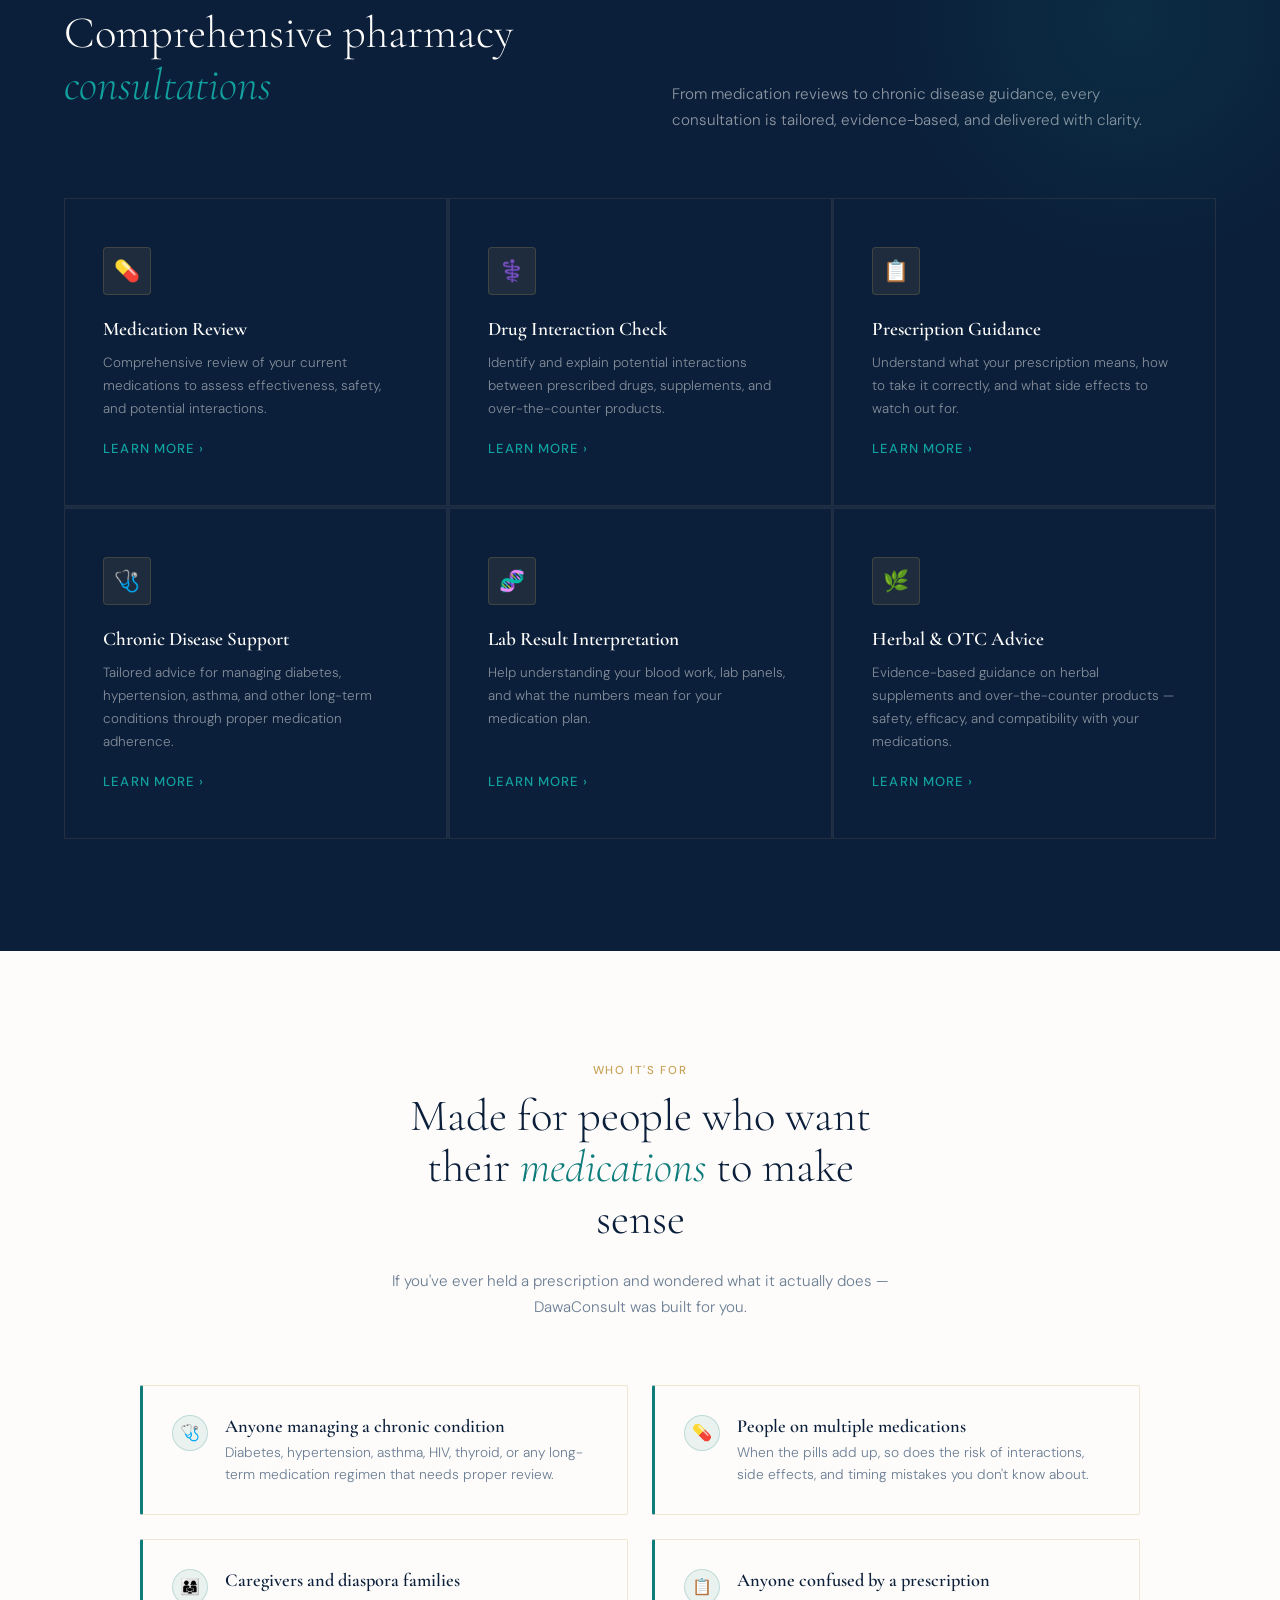
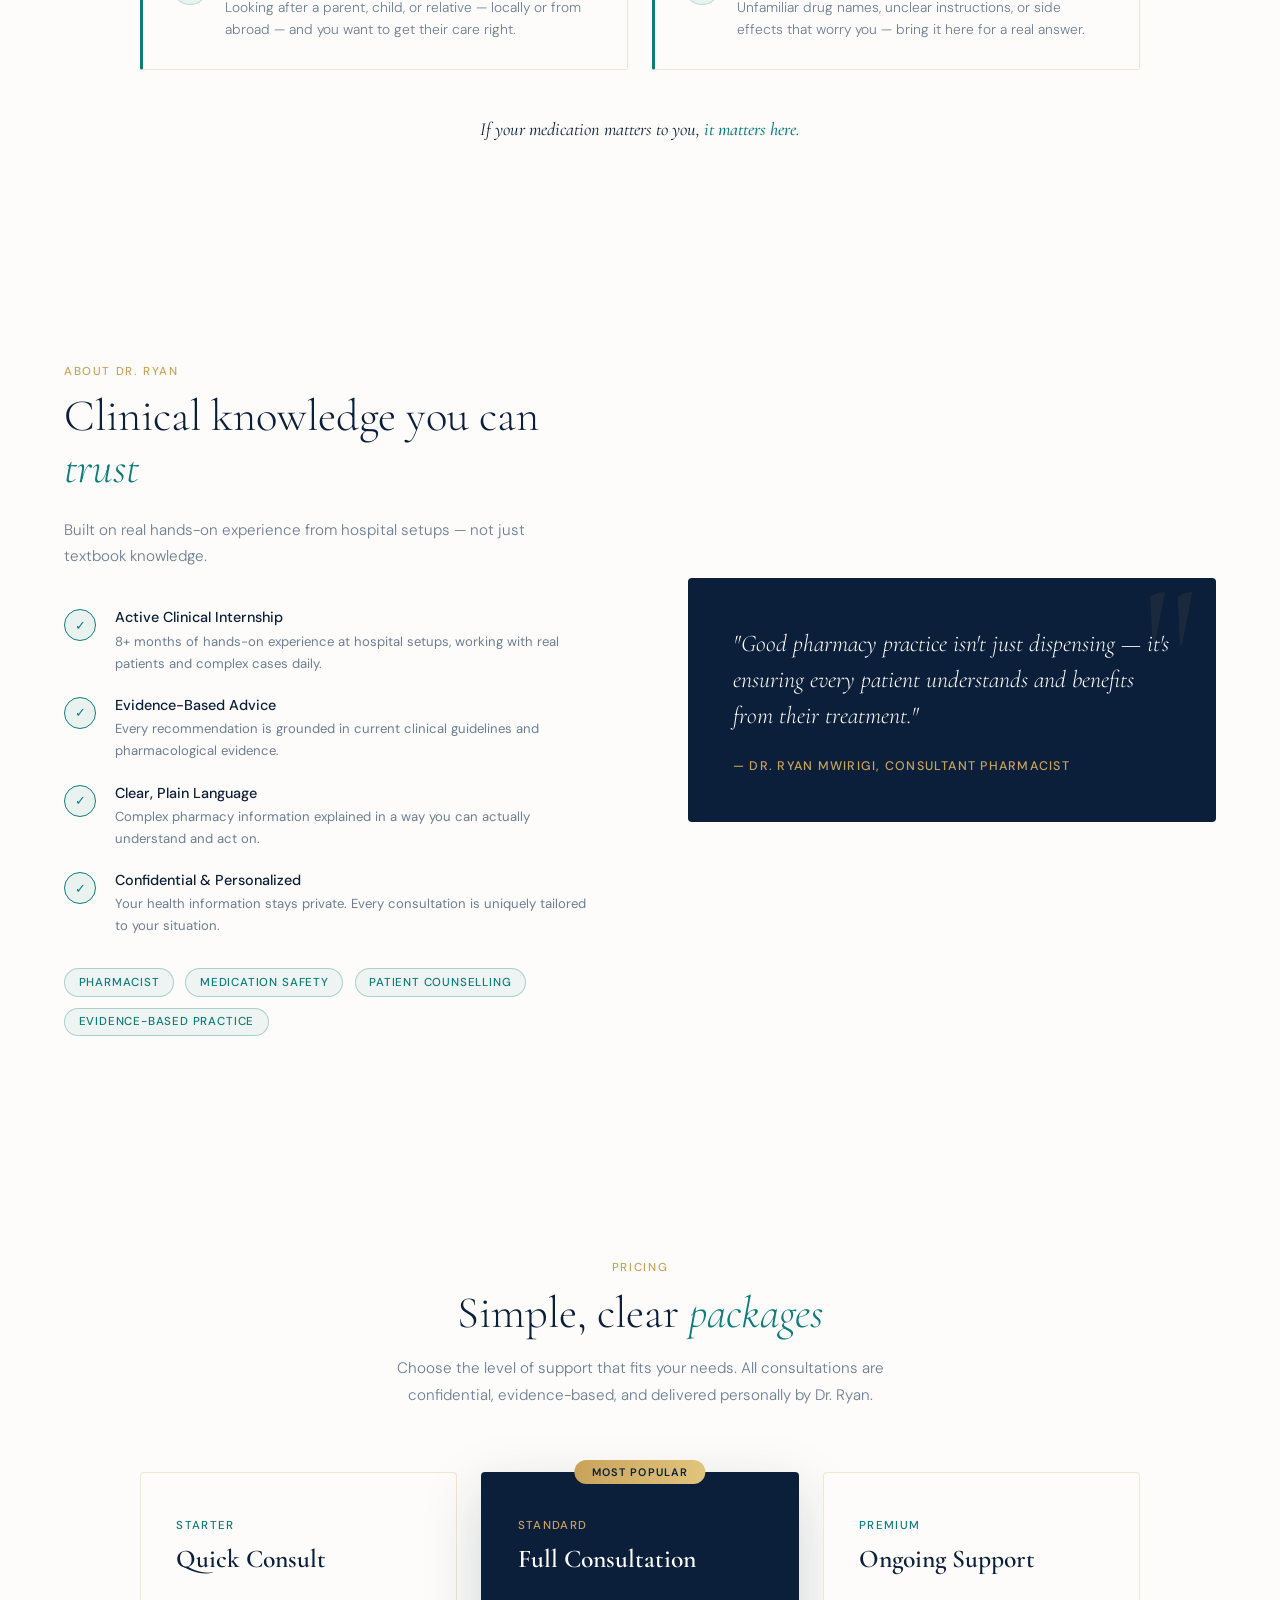
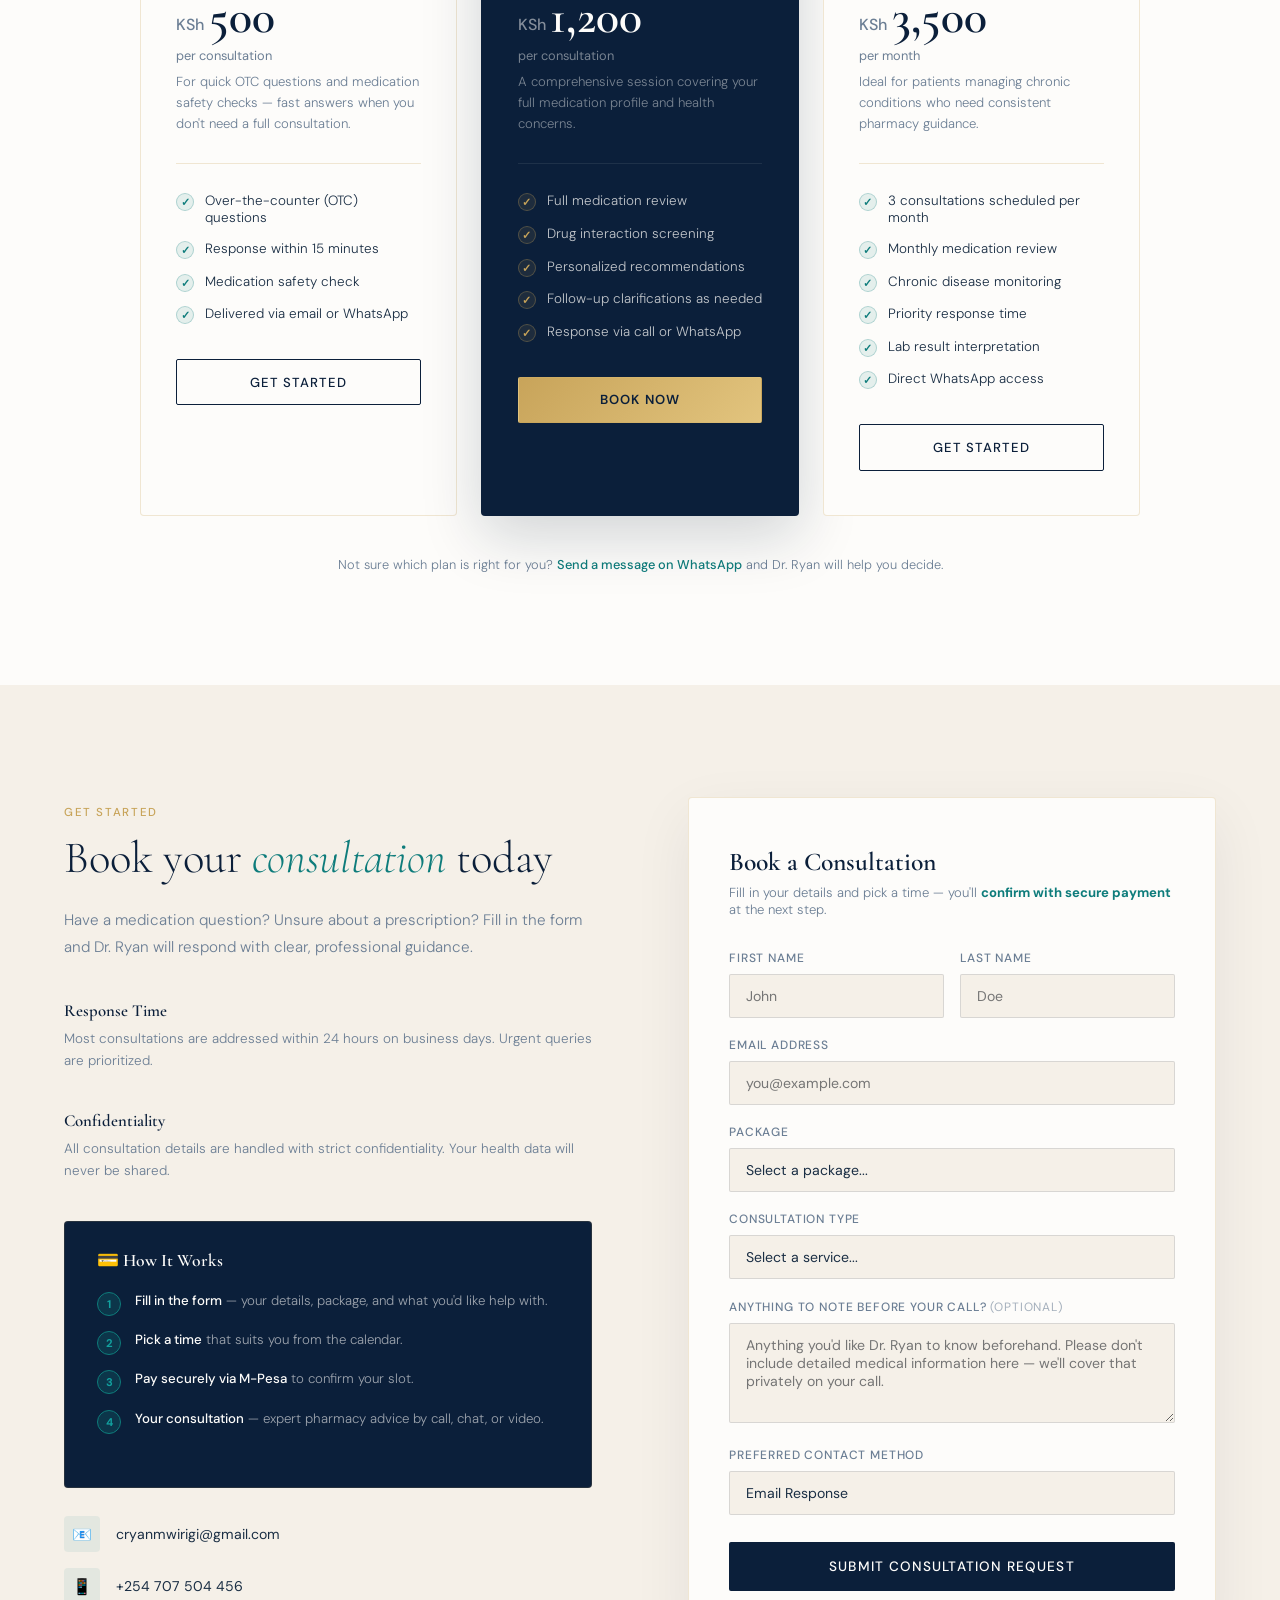
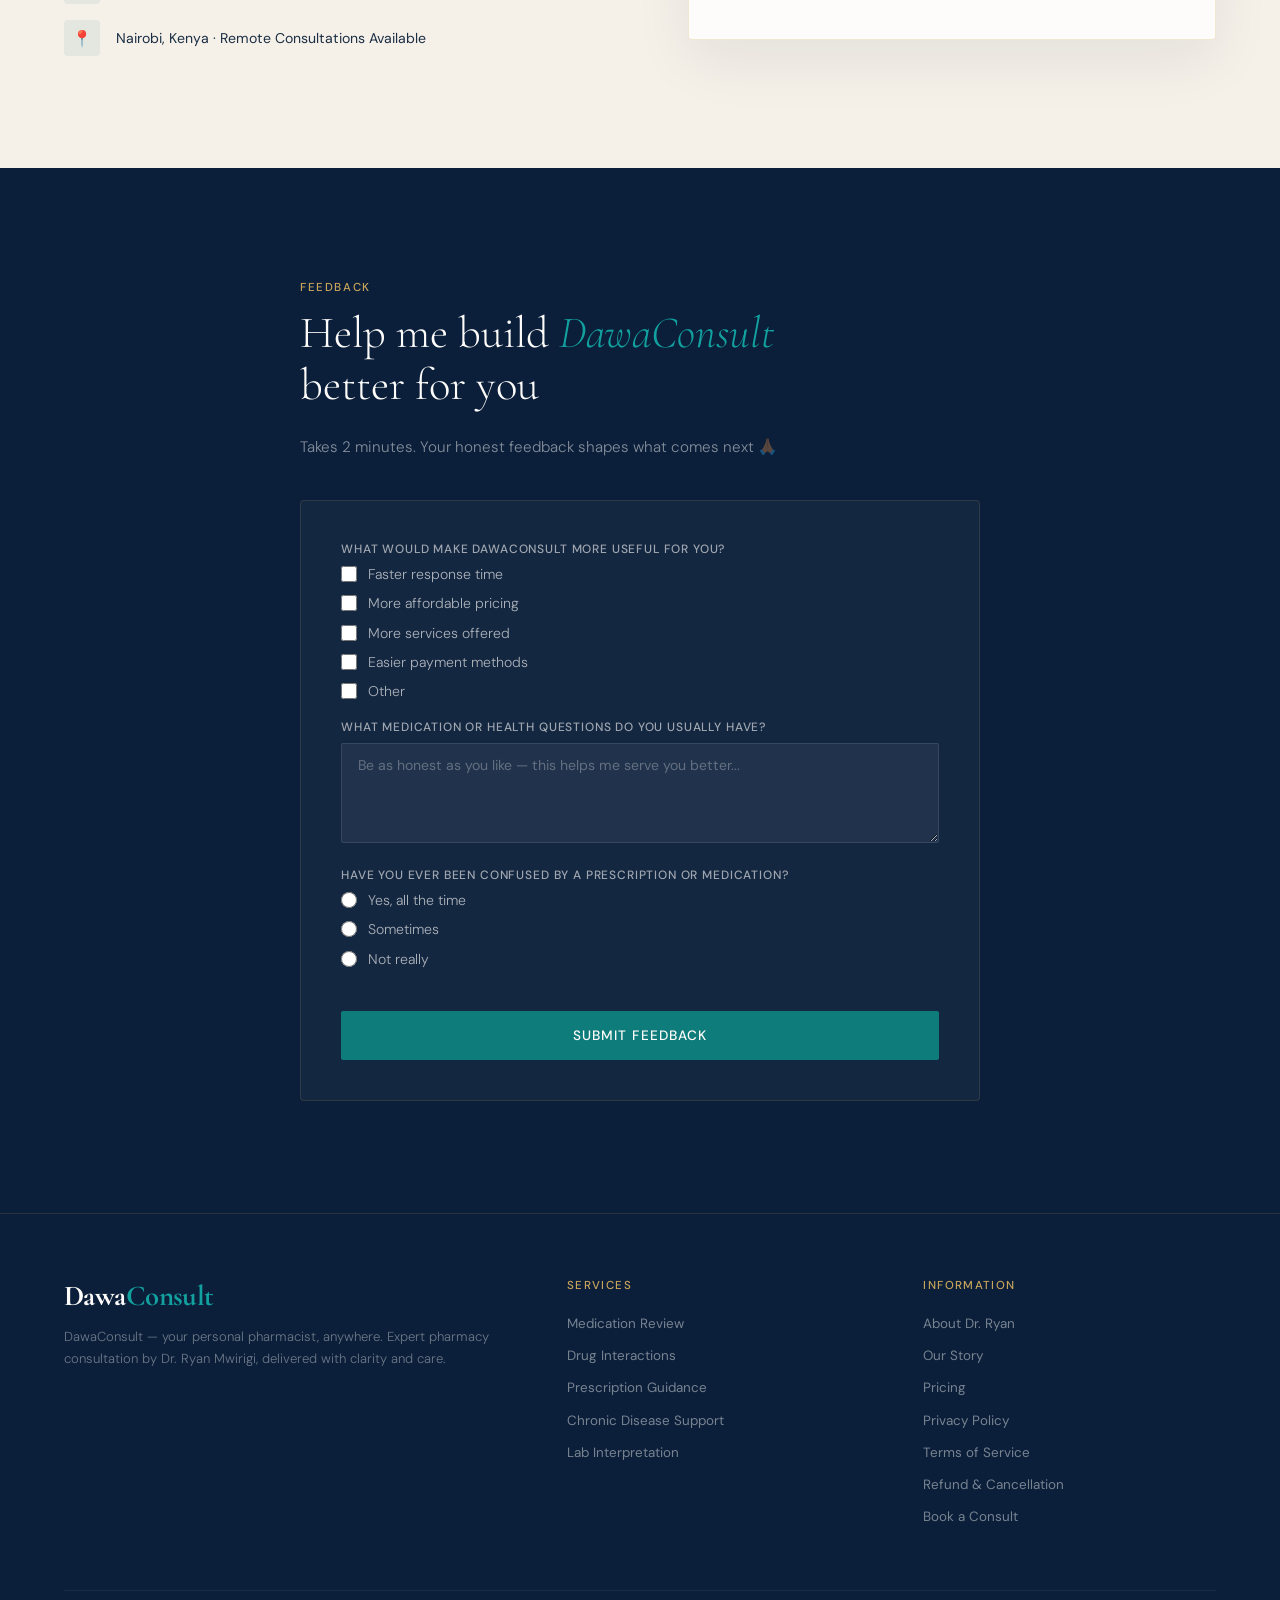
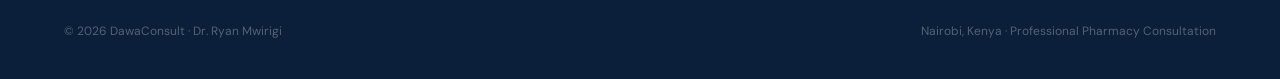
==== commit 95f3f038: "Add files via upload" ====
--- a/index.html
+++ b/index.html
@@ -105,7 +105,7 @@
   <div class="services-header">
     <div>
       <div class="section-label">Services</div>
-      <h2 class="section-title" style="color:var(--white)">Comprehensive pharmacy <em style="color:var(--teal-light)">consultation</em> services</h2>
+      <h2 class="section-title" style="color:var(--white)">Comprehensive pharmacy <em style="color:var(--teal-light)">consultations</em></h2>
     </div>
     <p class="section-sub">From medication reviews to chronic disease guidance, every consultation is tailored, evidence-based, and delivered with clarity.</p>
   </div>
@@ -491,6 +491,8 @@
       <li><a href="story.html">Our Story</a></li>
       <li><a href="#pricing">Pricing</a></li>
       <li><a href="privacy.html">Privacy Policy</a></li>
+      <li><a href="terms.html">Terms of Service</a></li>
+      <li><a href="refund.html">Refund &amp; Cancellation</a></li>
       <li><a href="#consult">Book a Consult</a></li>
     </ul>
   </div>
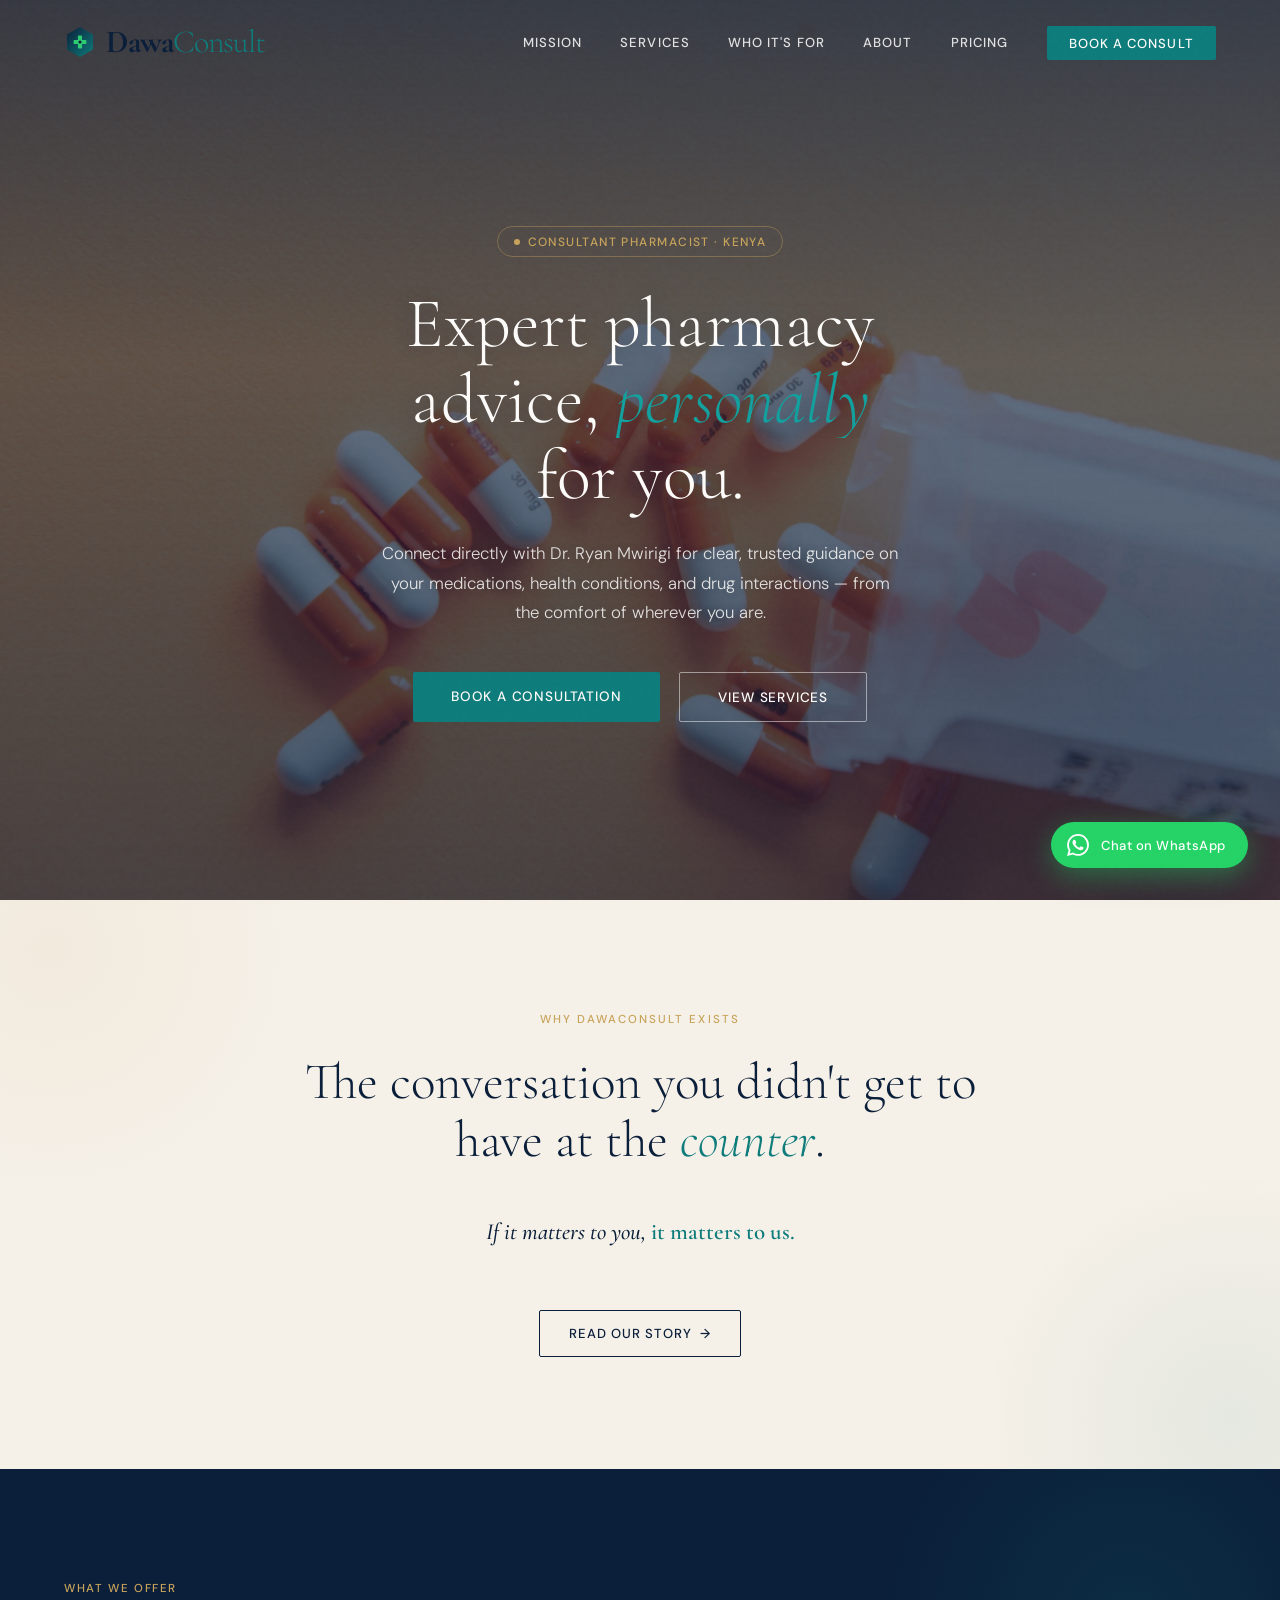
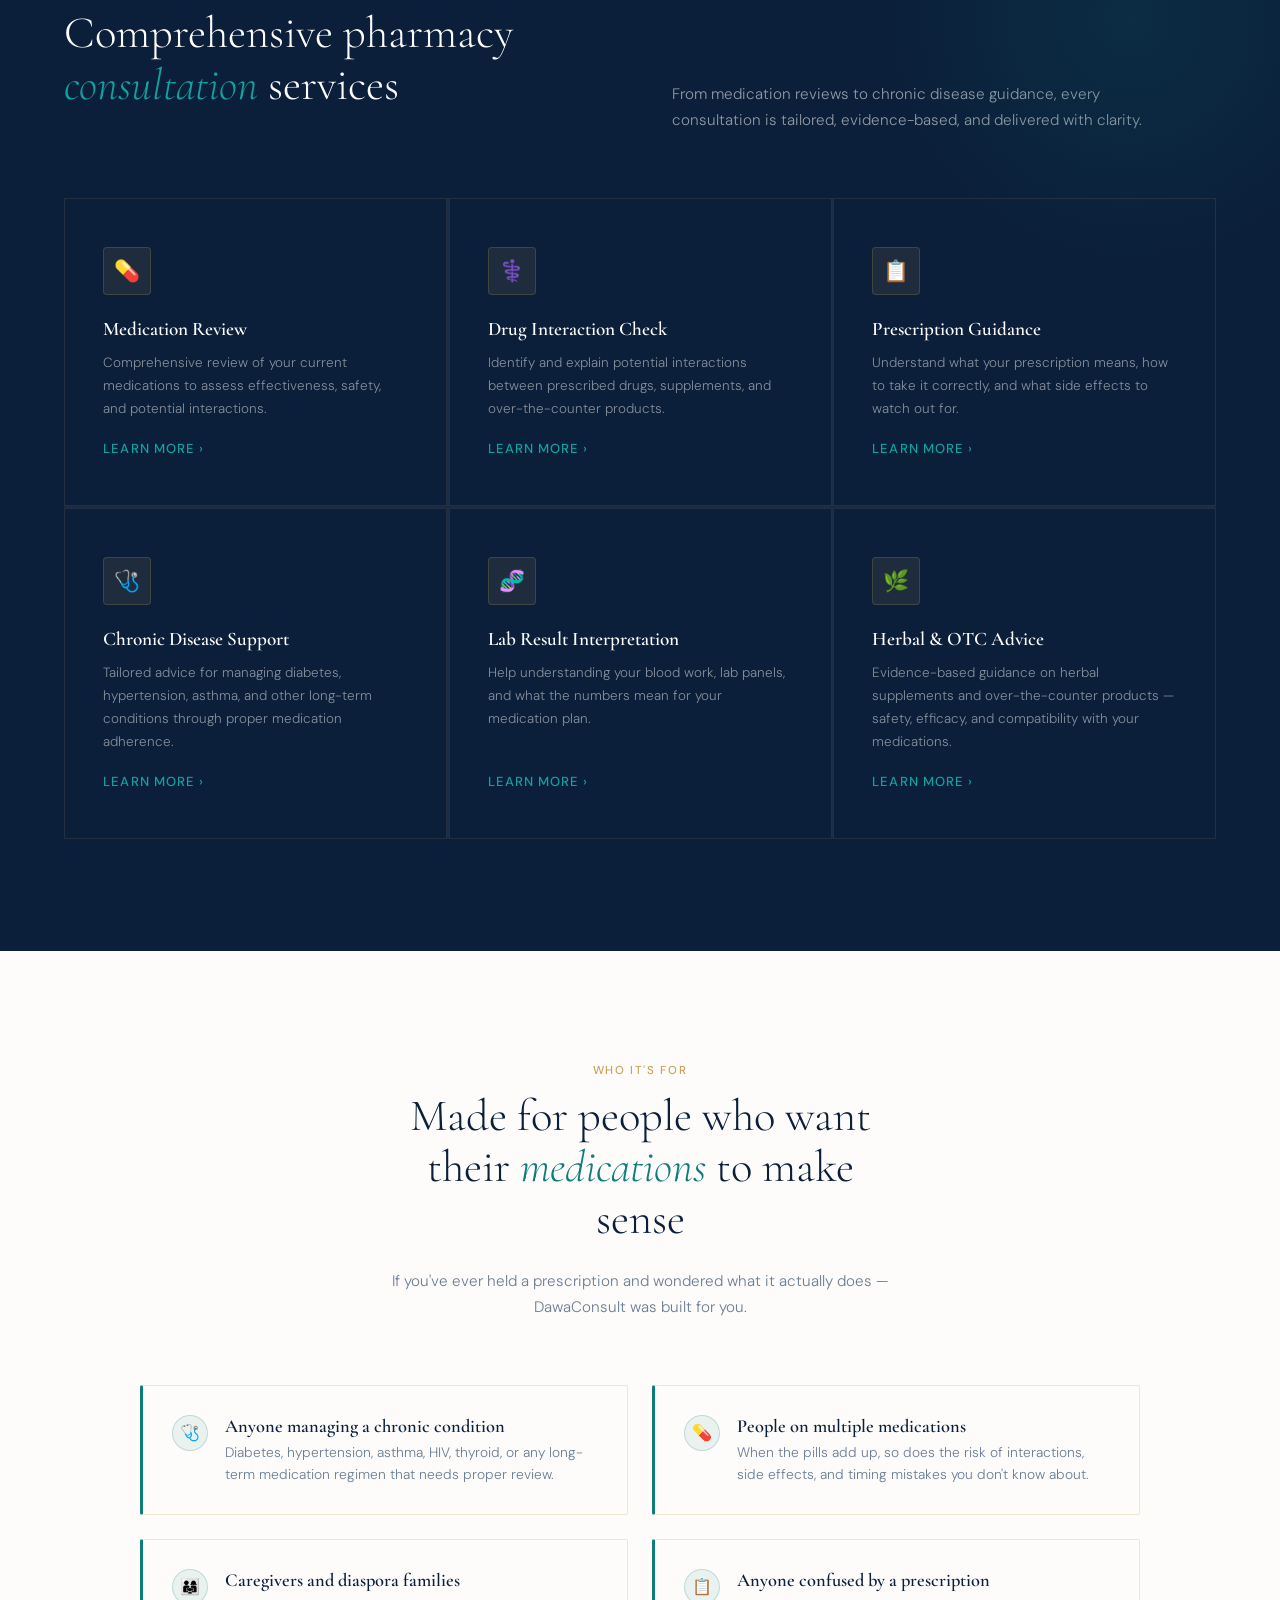
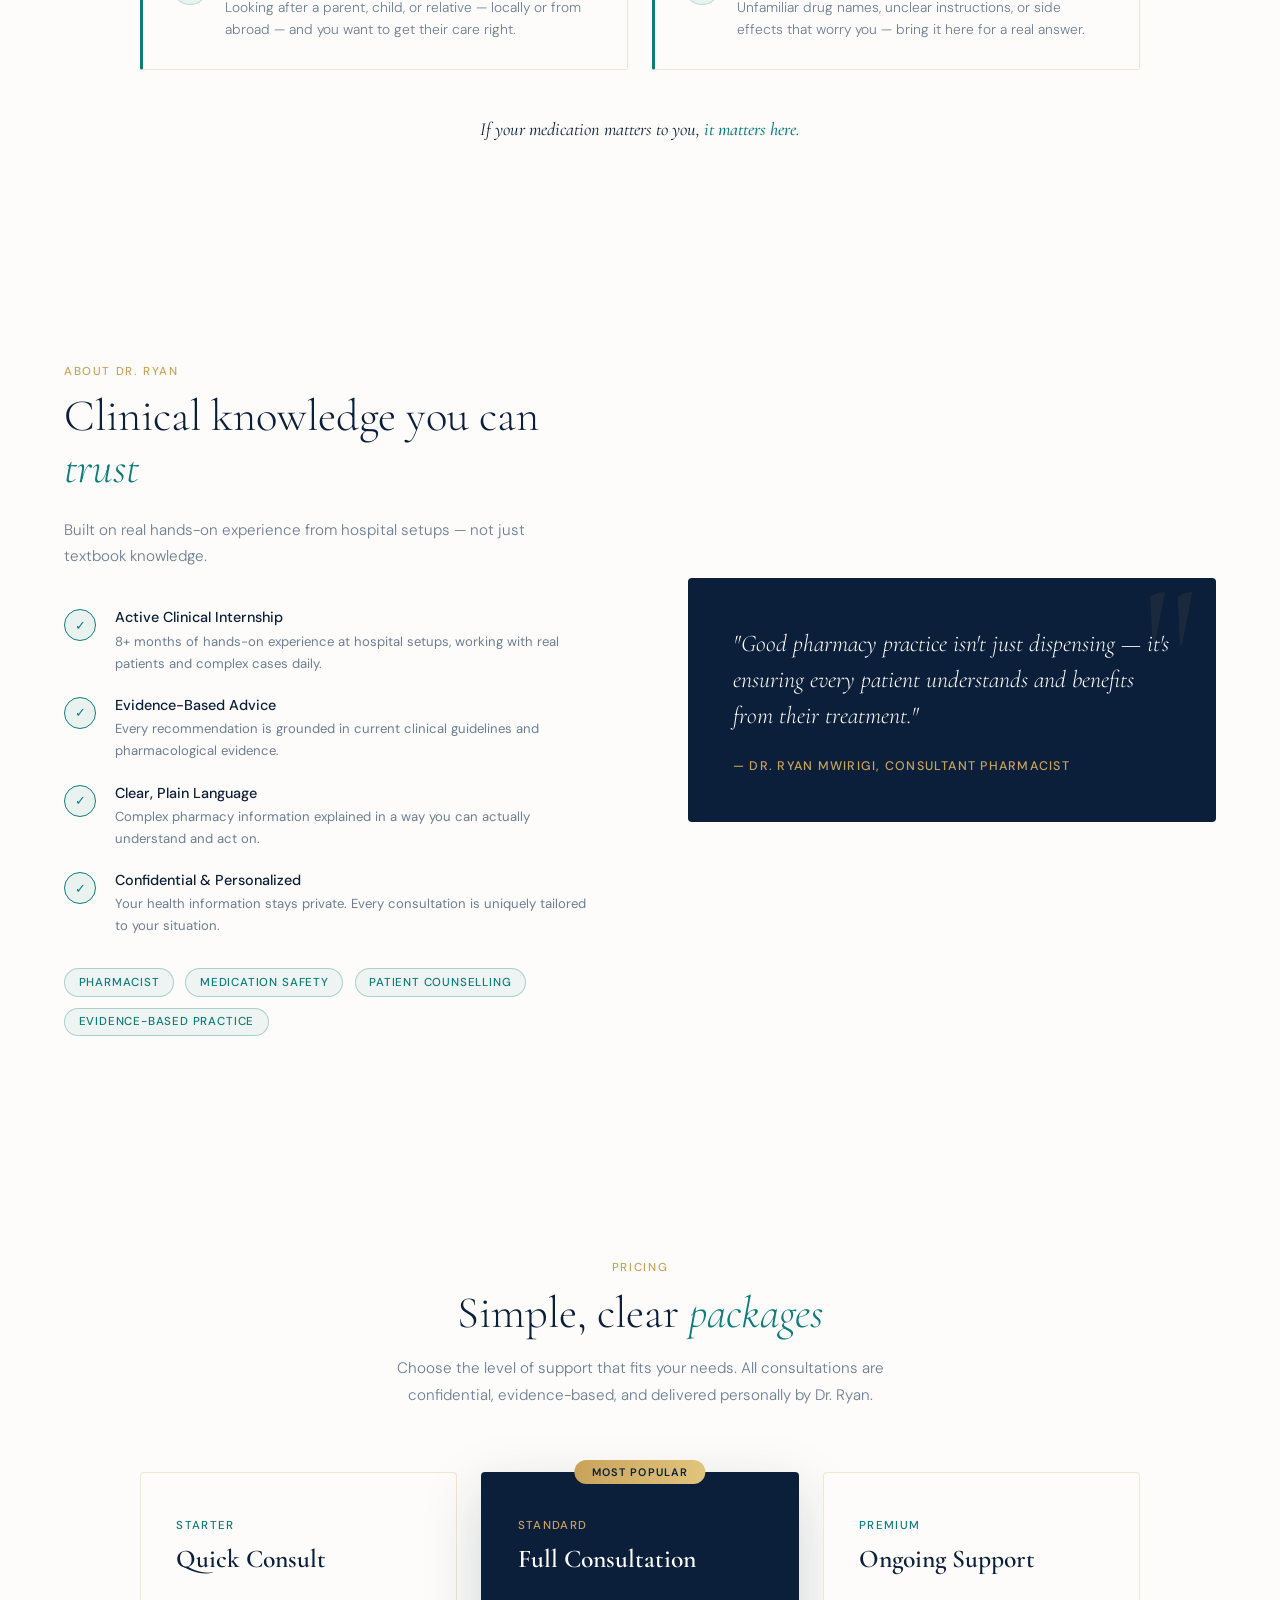
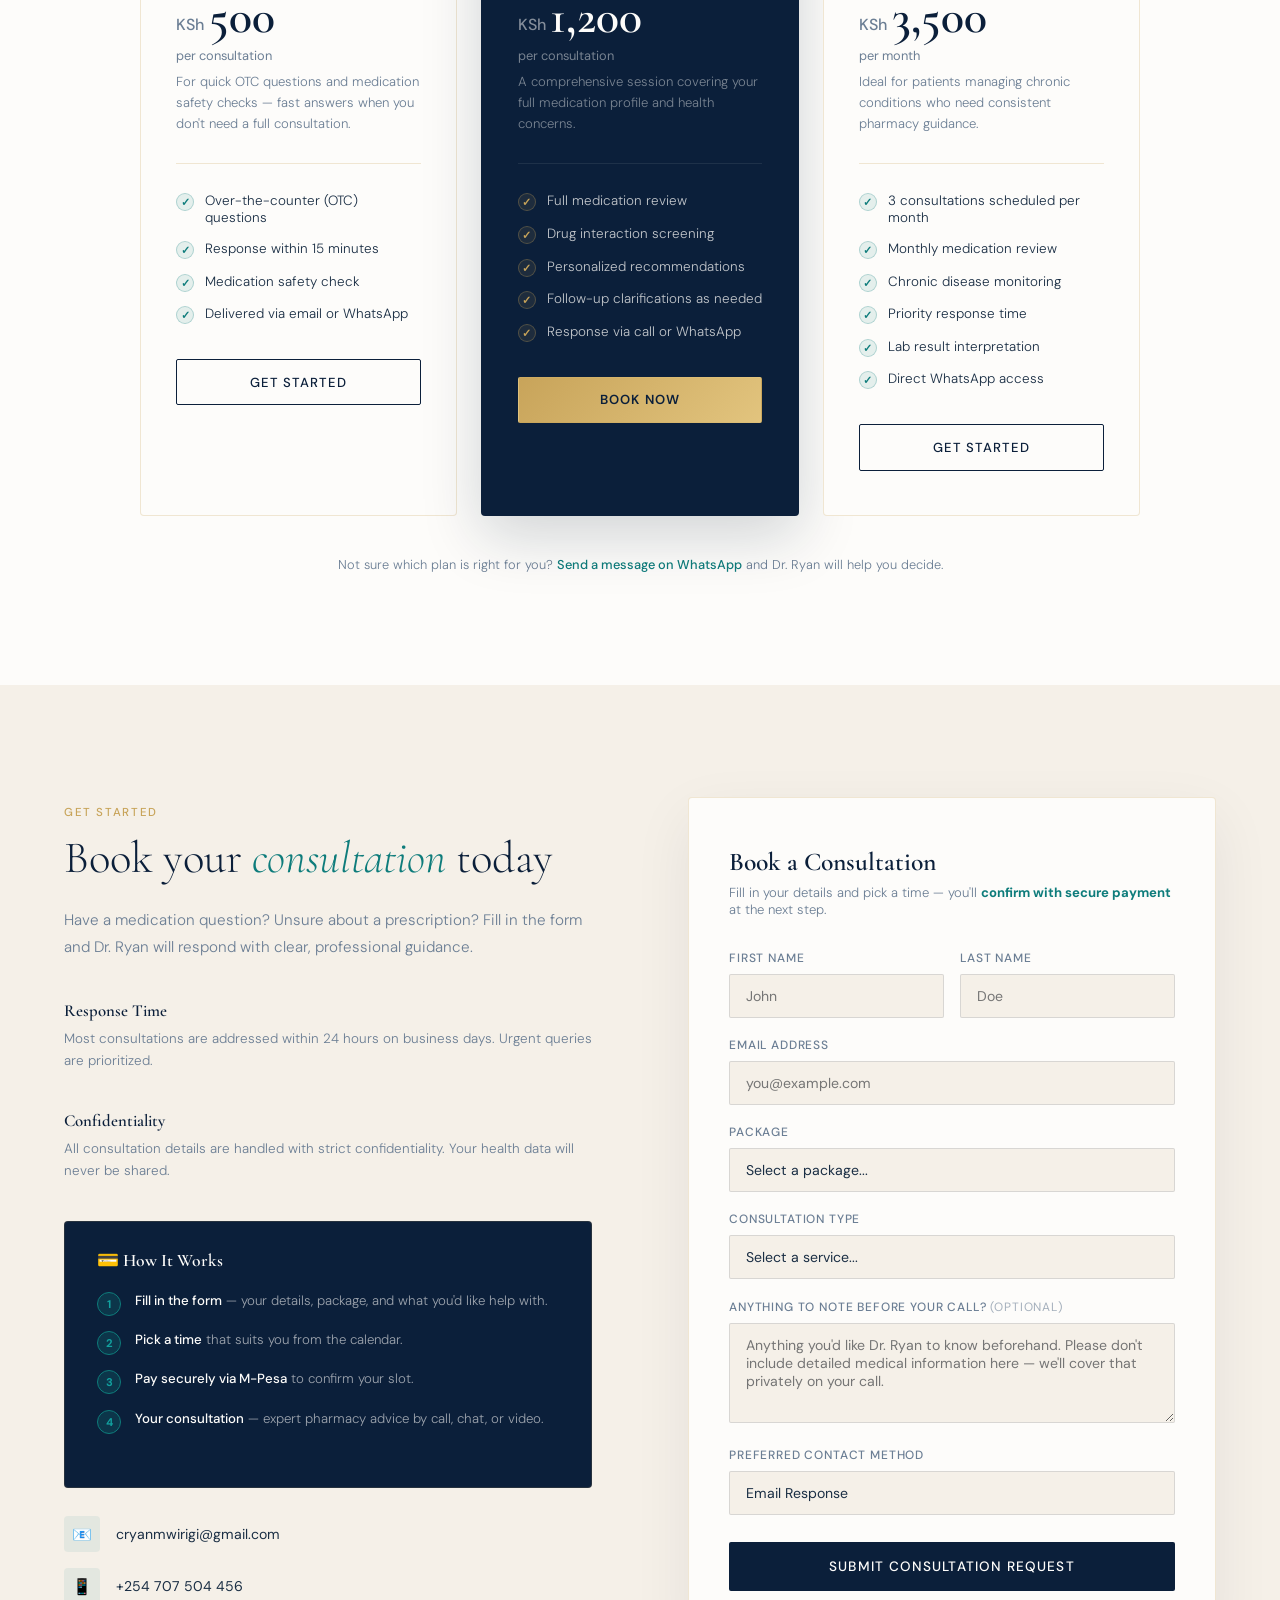
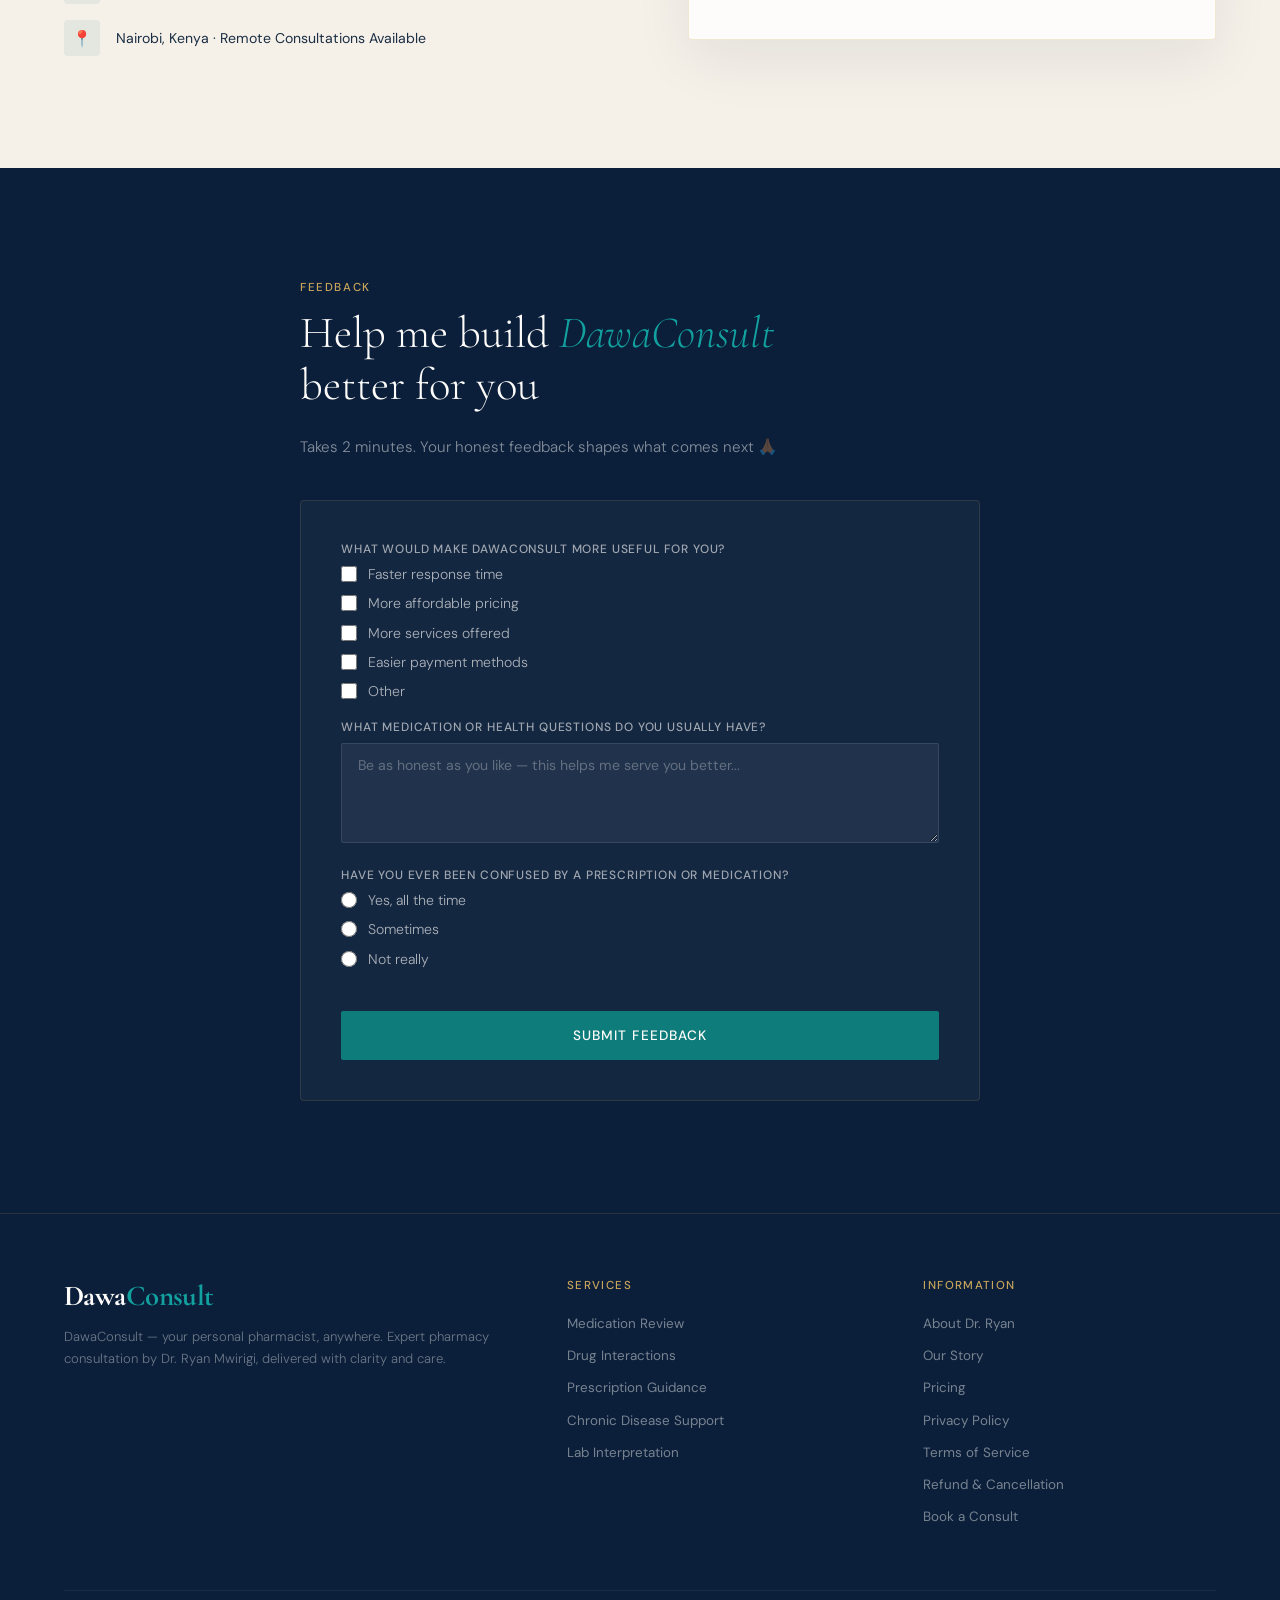
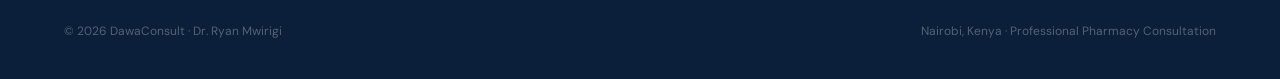
==== commit c331f332: "Add files via upload" ====
--- a/index.html
+++ b/index.html
@@ -4,7 +4,22 @@
 <meta charset="UTF-8">
 <meta name="viewport" content="width=device-width, initial-scale=1.0">
 <meta name="description" content="Expert pharmacy consultation with Dr. Ryan Mwirigi. Personal, evidence-based guidance on medications, drug interactions, prescriptions, and chronic disease management — from Nairobi, Kenya.">
-<title>DawaConsult | Dr. Ryan Mwirigi</title>
+
+<!-- How this link looks when shared (WhatsApp, Facebook, X, LinkedIn) -->
+<link rel="canonical" href="https://dawaconsult.co.ke/">
+<meta property="og:type" content="website">
+<meta property="og:url" content="https://dawaconsult.co.ke/">
+<meta property="og:site_name" content="DawaConsult">
+<meta property="og:title" content="DawaConsult — Your personal pharmacist, anywhere">
+<meta property="og:description" content="Clear, trusted advice on your medications from a qualified pharmacist. Medication reviews, drug interaction checks, prescription guidance and chronic disease support — wherever you are.">
+<meta property="og:image" content="https://dawaconsult.co.ke/images/prescription-capsules.jpeg">
+<meta property="og:image:alt" content="DawaConsult — remote pharmacy consultation">
+<meta property="og:locale" content="en_KE">
+
+<meta name="twitter:card" content="summary_large_image">
+<meta name="twitter:title" content="DawaConsult — Your personal pharmacist, anywhere">
+<meta name="twitter:description" content="Clear, trusted advice on your medications from a qualified pharmacist — wherever you are.">
+<meta name="twitter:image" content="https://dawaconsult.co.ke/images/prescription-capsules.jpeg"><title>DawaConsult | Dr. Ryan Mwirigi</title>
 <link rel="icon" type="image/svg+xml" href="data:image/svg+xml,%3Csvg xmlns='http://www.w3.org/2000/svg' viewBox='0 0 140 140'%3E%3Cdefs%3E%3ClinearGradient id='g' x1='0%25' y1='0%25' x2='100%25' y2='100%25'%3E%3Cstop offset='0%25' stop-color='%230B1F3A'/%3E%3Cstop offset='100%25' stop-color='%230E7C7B'/%3E%3C/linearGradient%3E%3C/defs%3E%3Cpolygon points='70,4 127,37 127,103 70,136 13,103 13,37' fill='url(%23g)'/%3E%3Crect x='61' y='42' width='18' height='56' rx='4' fill='%232ECC71'/%3E%3Crect x='42' y='61' width='56' height='18' rx='4' fill='%232ECC71'/%3E%3Ccircle cx='70' cy='70' r='7' fill='%230B1F3A'/%3E%3C/svg%3E">
 <link rel="preconnect" href="https://fonts.googleapis.com">
 <link href="https://fonts.googleapis.com/css2?family=Cormorant+Garamond:ital,wght@0,300;0,400;0,600;0,700;1,300;1,400&family=DM+Sans:wght@300;400;500&display=swap" rel="stylesheet">
@@ -104,8 +119,8 @@
 <section class="services-section" id="services">
   <div class="services-header">
     <div>
-      <div class="section-label">Services</div>
-      <h2 class="section-title" style="color:var(--white)">Comprehensive pharmacy <em style="color:var(--teal-light)">consultations</em></h2>
+      <div class="section-label">What We Offer</div>
+      <h2 class="section-title" style="color:var(--white)">Comprehensive pharmacy <em style="color:var(--teal-light)">consultation</em> services</h2>
     </div>
     <p class="section-sub">From medication reviews to chronic disease guidance, every consultation is tailored, evidence-based, and delivered with clarity.</p>
   </div>
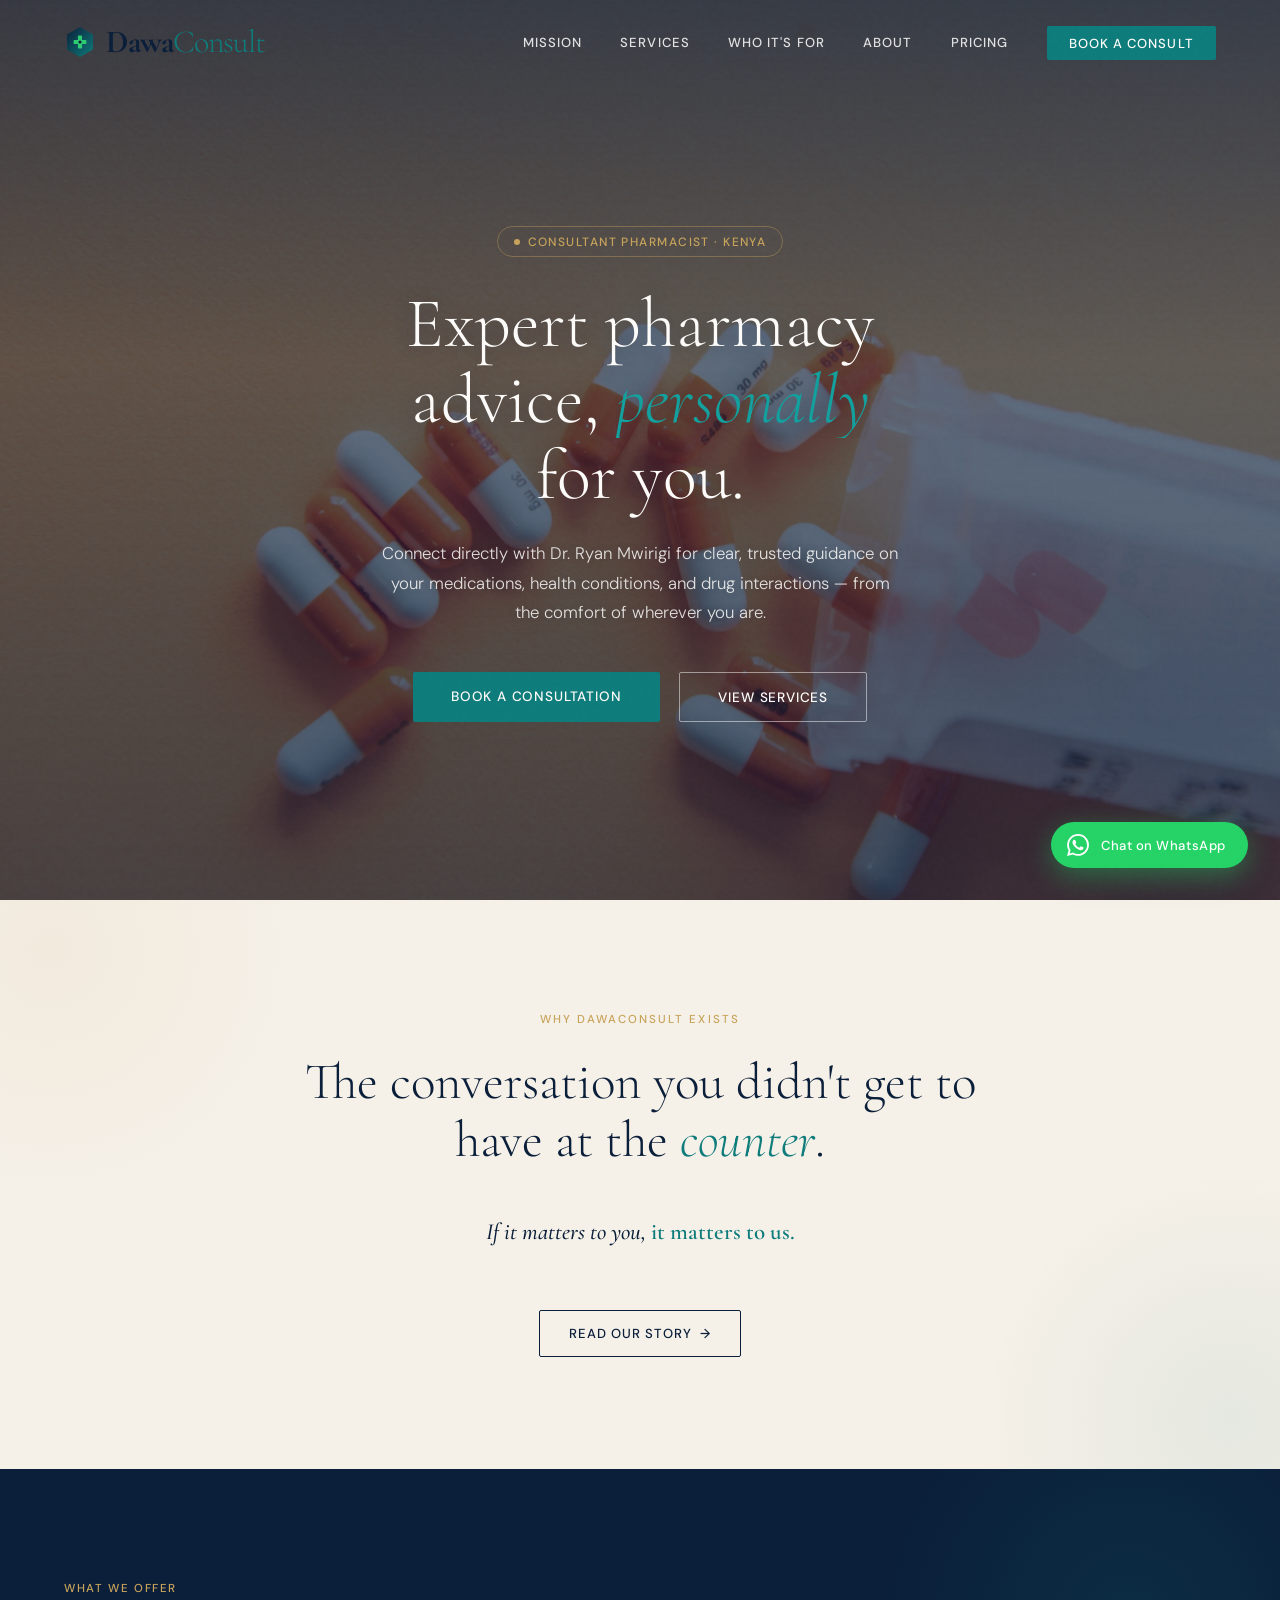
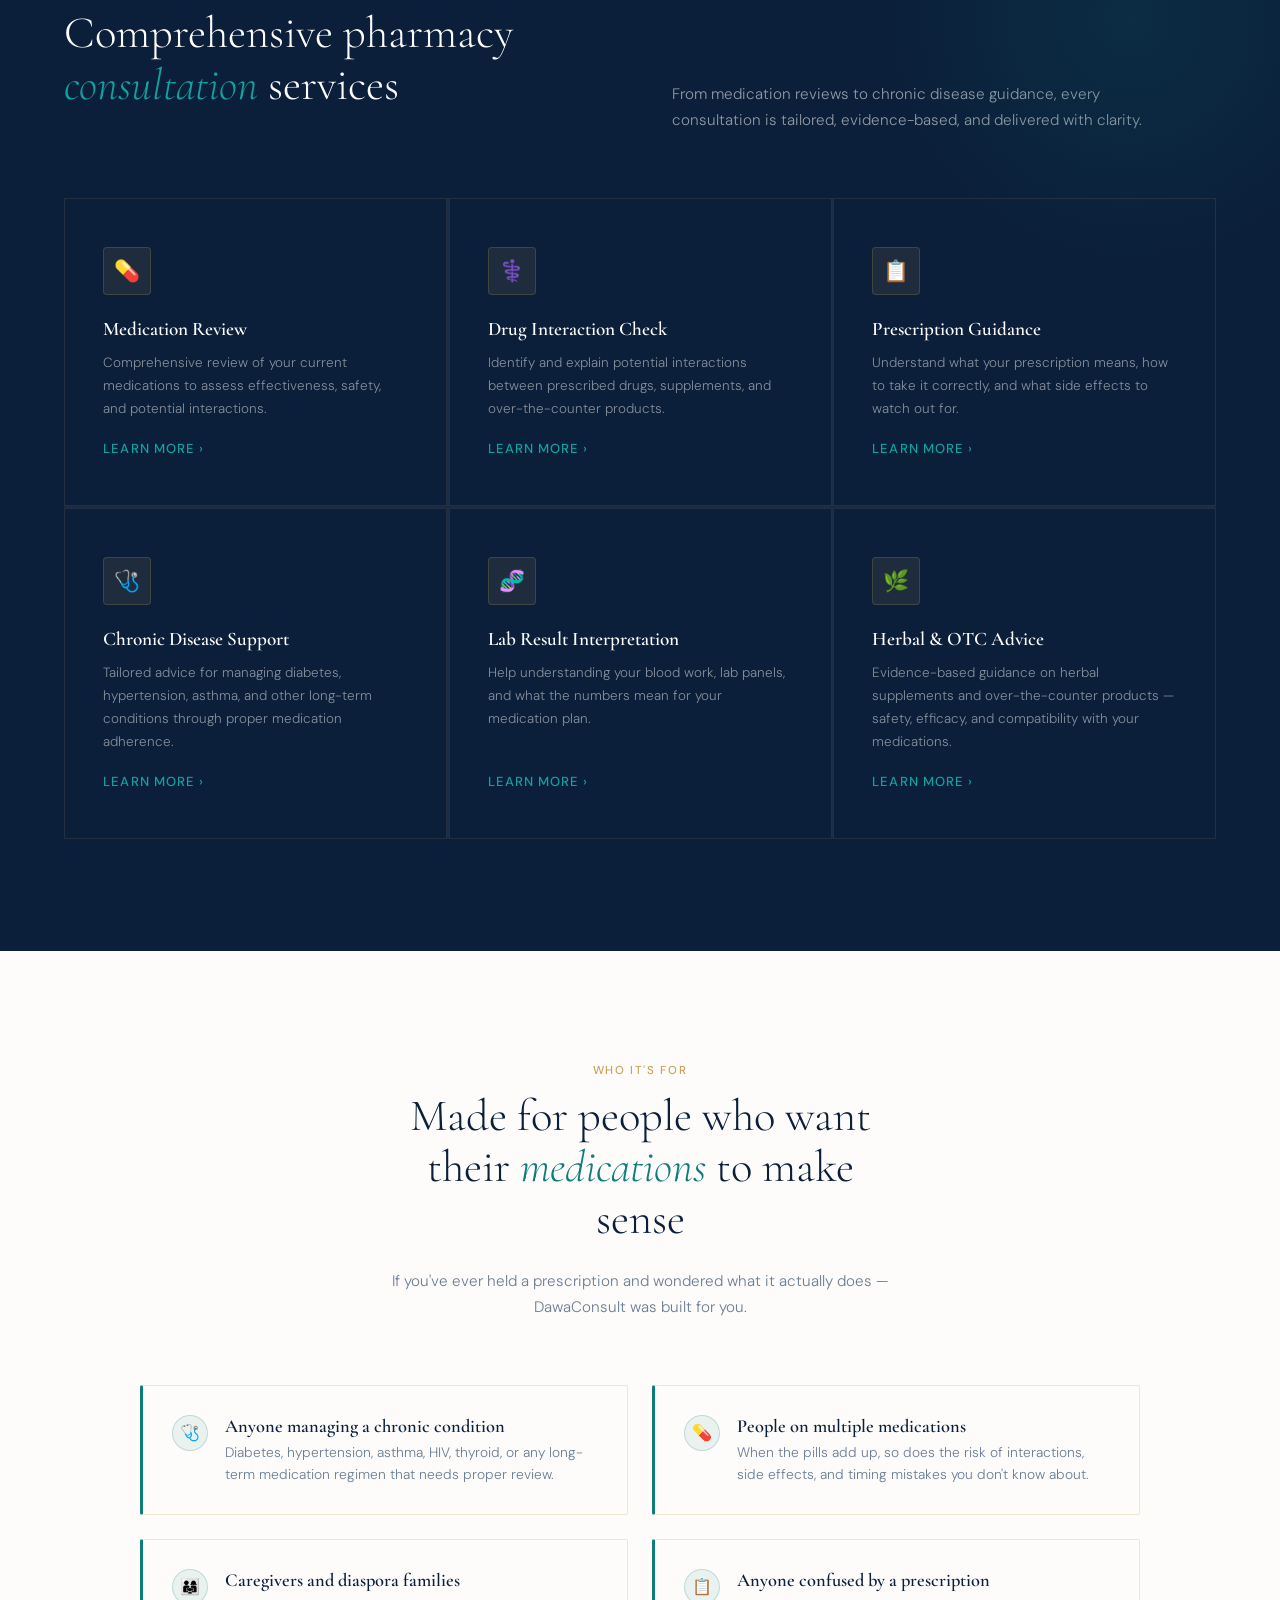
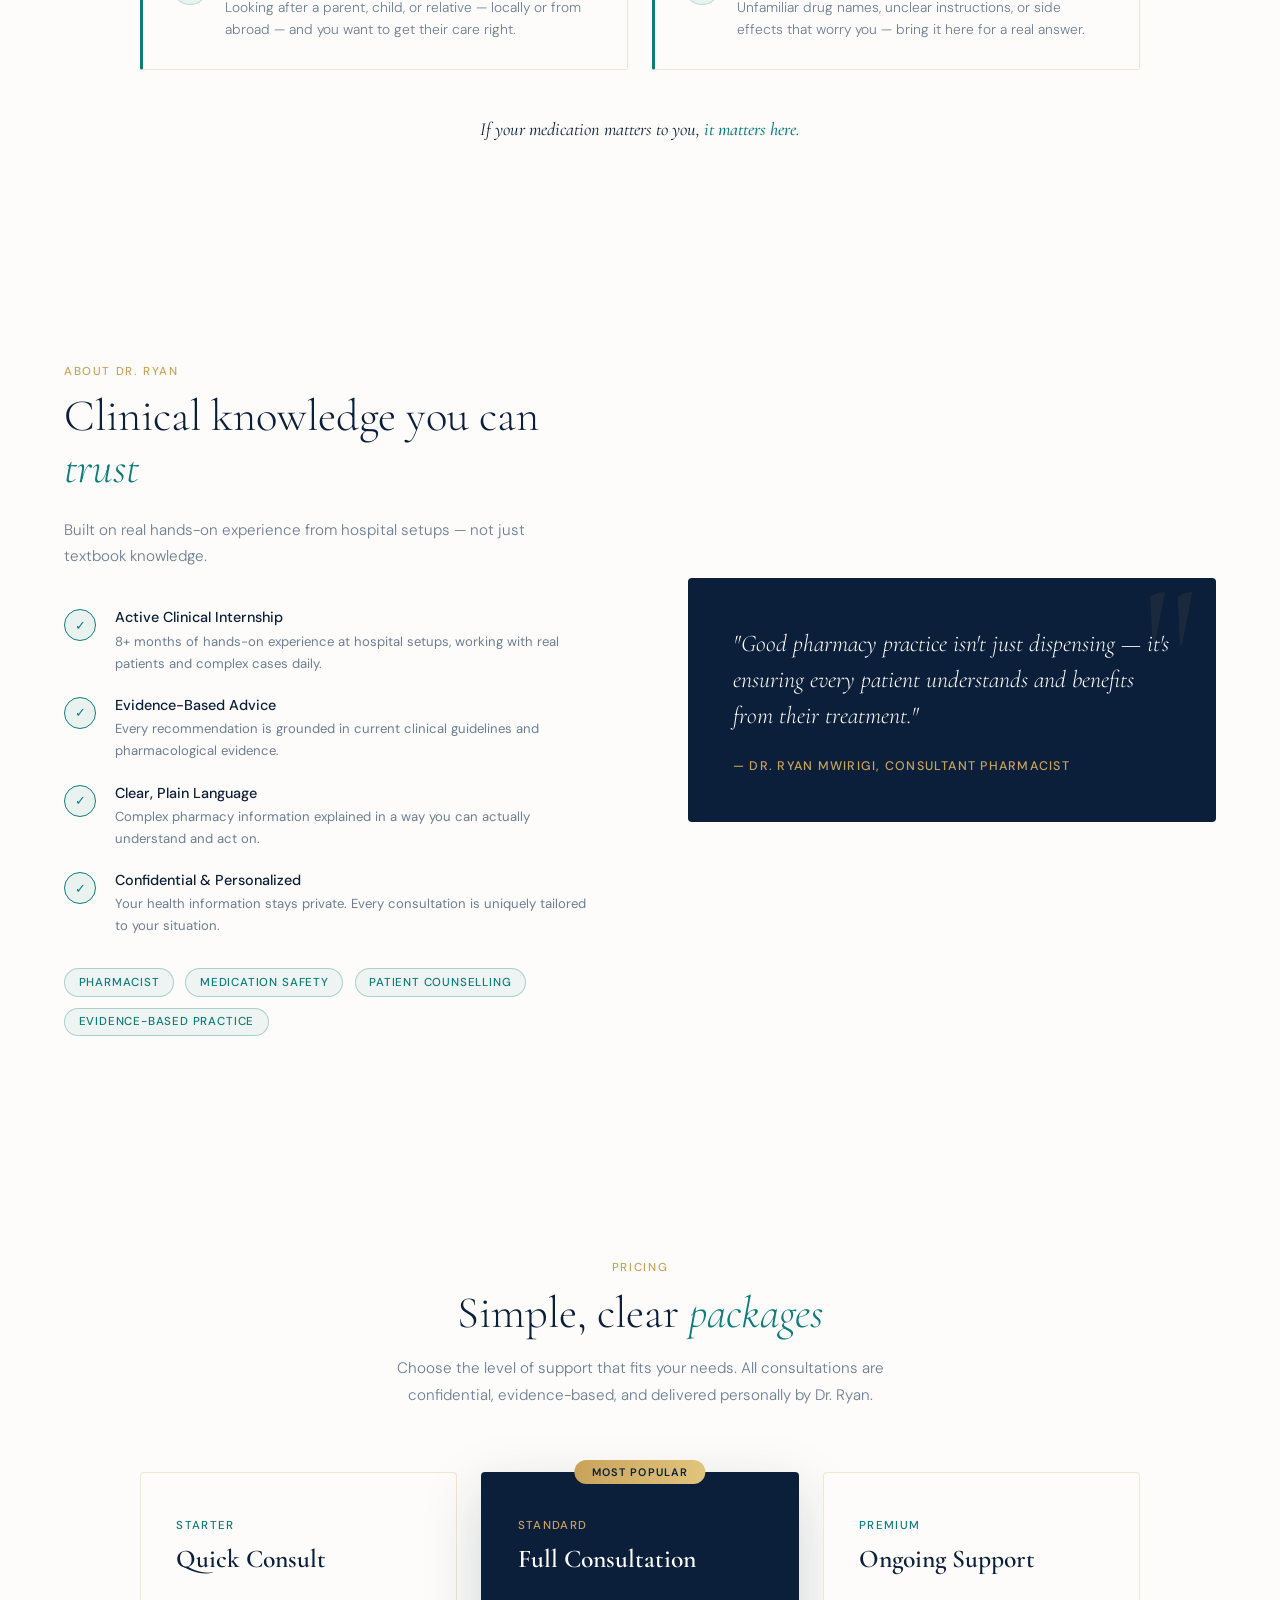
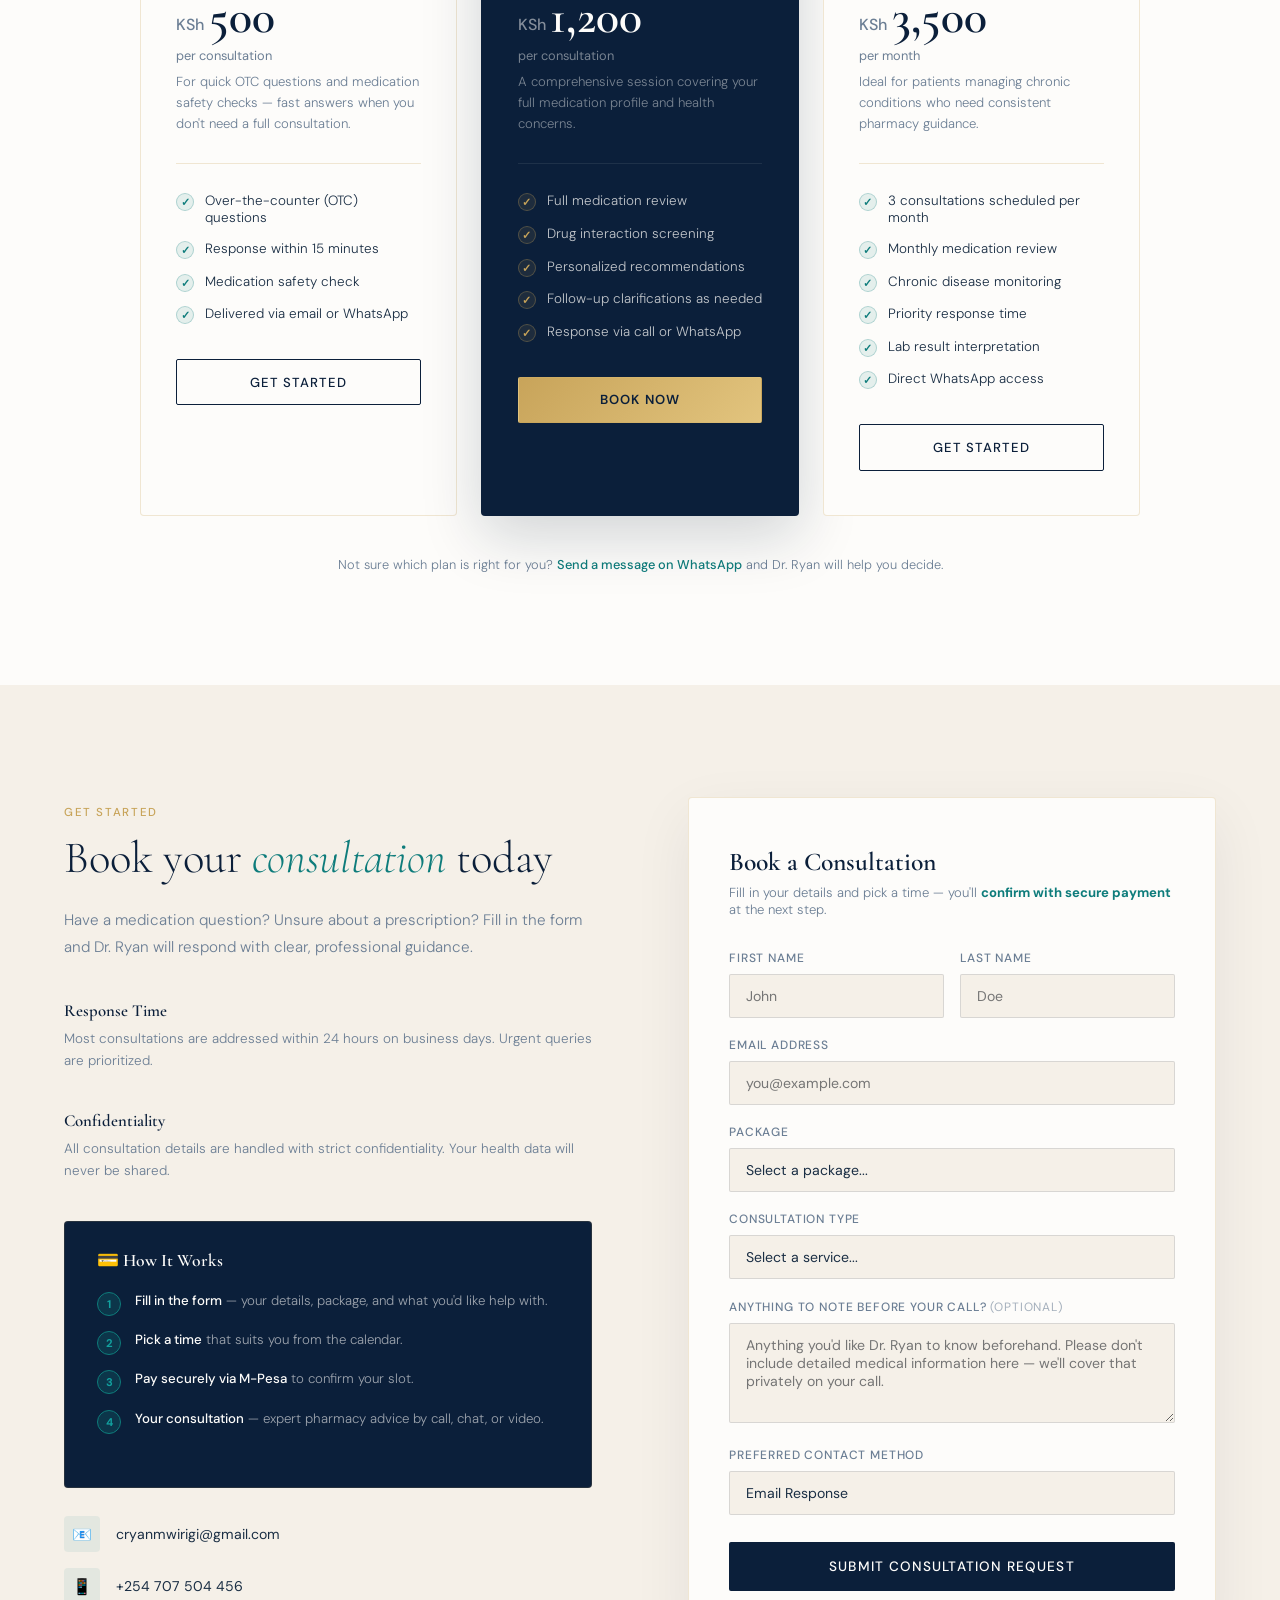
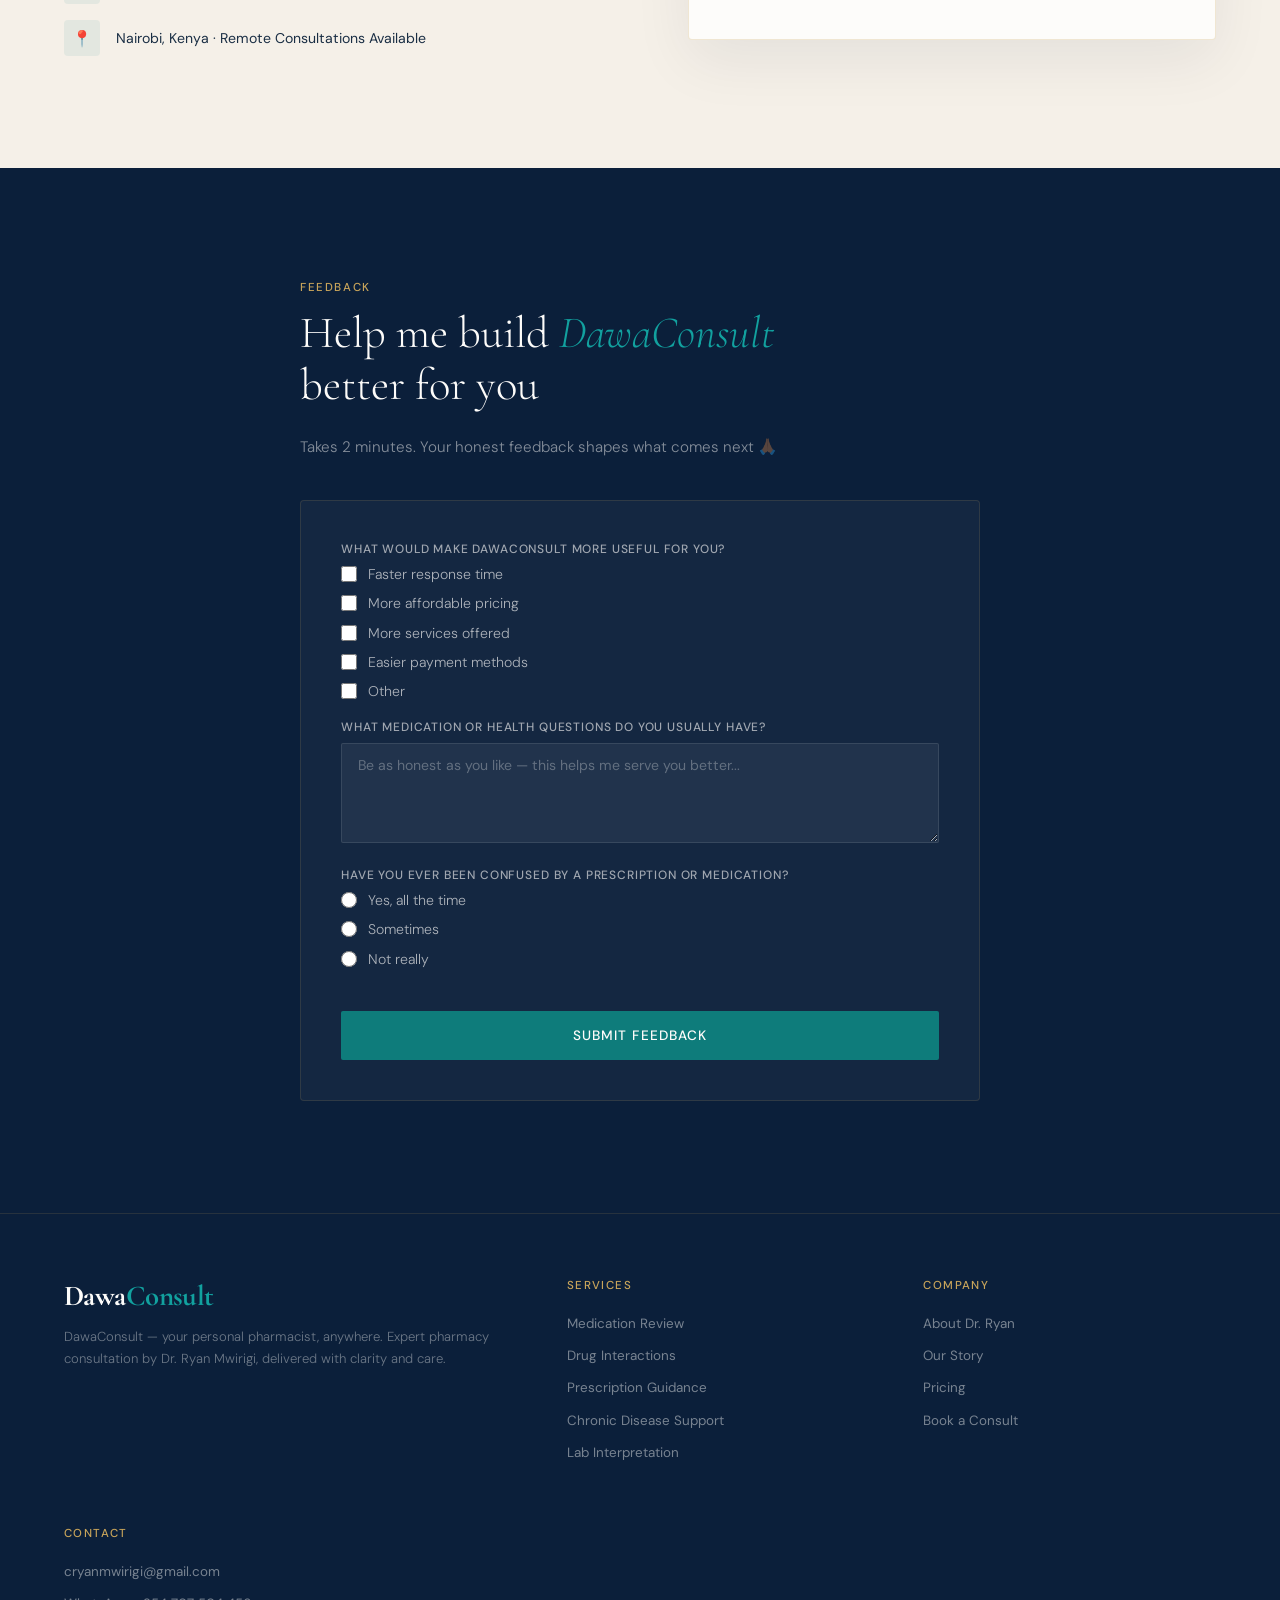
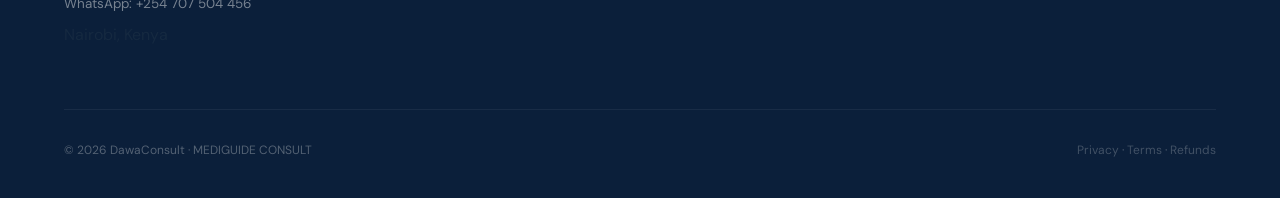
==== commit 617d2e21: "Add files via upload" ====
--- a/index.html
+++ b/index.html
@@ -19,11 +19,87 @@
 <meta name="twitter:card" content="summary_large_image">
 <meta name="twitter:title" content="DawaConsult — Your personal pharmacist, anywhere">
 <meta name="twitter:description" content="Clear, trusted advice on your medications from a qualified pharmacist — wherever you are.">
-<meta name="twitter:image" content="https://dawaconsult.co.ke/images/prescription-capsules.jpeg"><title>DawaConsult | Dr. Ryan Mwirigi</title>
+<meta name="twitter:image" content="https://dawaconsult.co.ke/images/prescription-capsules.jpeg">
+
+<title>DawaConsult | Dr. Ryan Mwirigi</title>
+
+<!-- Structured data: tells Google what this business is, where, and what it offers -->
+<script type="application/ld+json">
+{
+  "@context": "https://schema.org",
+  "@type": "MedicalBusiness",
+  "@id": "https://dawaconsult.co.ke/#business",
+  "name": "DawaConsult",
+  "legalName": "MEDIGUIDE CONSULT",
+  "url": "https://dawaconsult.co.ke/",
+  "description": "Remote pharmacy consultation service offering medication reviews, drug interaction checks, prescription guidance, chronic disease support, lab result interpretation, and herbal & OTC advice.",
+  "slogan": "Your personal pharmacist, anywhere",
+  "image": "https://dawaconsult.co.ke/images/prescription-capsules.jpeg",
+  "email": "cryanmwirigi@gmail.com",
+  "telephone": "+254707504456",
+  "priceRange": "KSh 500 - KSh 3,500",
+  "currenciesAccepted": "KES",
+  "paymentAccepted": "M-Pesa",
+  "areaServed": [
+    { "@type": "Country", "name": "Kenya" },
+    { "@type": "Place", "name": "Worldwide (remote consultations)" }
+  ],
+  "availableLanguage": ["en", "sw"],
+  "address": {
+    "@type": "PostalAddress",
+    "addressLocality": "Nairobi",
+    "addressCountry": "KE"
+  },
+  "founder": {
+    "@type": "Person",
+    "name": "Dr. Ryan Mwirigi",
+    "jobTitle": "Consultant Pharmacist"
+  },
+  "medicalSpecialty": "Pharmacy",
+  "hasOfferCatalog": {
+    "@type": "OfferCatalog",
+    "name": "Pharmacy consultation packages",
+    "itemListElement": [
+      {
+        "@type": "Offer",
+        "name": "Quick Consult",
+        "description": "For quick OTC questions and medication safety checks.",
+        "price": "500",
+        "priceCurrency": "KES"
+      },
+      {
+        "@type": "Offer",
+        "name": "Full Consultation",
+        "description": "A comprehensive session covering your full medication profile and health concerns.",
+        "price": "1200",
+        "priceCurrency": "KES"
+      },
+      {
+        "@type": "Offer",
+        "name": "Ongoing Support",
+        "description": "Monthly pharmacy guidance for patients managing chronic conditions.",
+        "price": "3500",
+        "priceCurrency": "KES"
+      }
+    ]
+  }
+}
+</script>
 <link rel="icon" type="image/svg+xml" href="data:image/svg+xml,%3Csvg xmlns='http://www.w3.org/2000/svg' viewBox='0 0 140 140'%3E%3Cdefs%3E%3ClinearGradient id='g' x1='0%25' y1='0%25' x2='100%25' y2='100%25'%3E%3Cstop offset='0%25' stop-color='%230B1F3A'/%3E%3Cstop offset='100%25' stop-color='%230E7C7B'/%3E%3C/linearGradient%3E%3C/defs%3E%3Cpolygon points='70,4 127,37 127,103 70,136 13,103 13,37' fill='url(%23g)'/%3E%3Crect x='61' y='42' width='18' height='56' rx='4' fill='%232ECC71'/%3E%3Crect x='42' y='61' width='56' height='18' rx='4' fill='%232ECC71'/%3E%3Ccircle cx='70' cy='70' r='7' fill='%230B1F3A'/%3E%3C/svg%3E">
 <link rel="preconnect" href="https://fonts.googleapis.com">
 <link href="https://fonts.googleapis.com/css2?family=Cormorant+Garamond:ital,wght@0,300;0,400;0,600;0,700;1,300;1,400&family=DM+Sans:wght@300;400;500&display=swap" rel="stylesheet">
 <link rel="stylesheet" href="styles.css">
+
+<style>
+  /* Legal links in the footer bottom bar — quiet and understated */
+  .footer-legal a {
+    color: inherit;
+    text-decoration: none;
+    opacity: 0.75;
+    transition: opacity 0.2s ease;
+  }
+  .footer-legal a:hover { opacity: 1; text-decoration: underline; }
+</style>
 </head>
 <body>
 
@@ -500,20 +576,29 @@
     </ul>
   </div>
   <div>
-    <div class="footer-col-title">Information</div>
+    <div class="footer-col-title">Company</div>
     <ul class="footer-links">
       <li><a href="#about">About Dr. Ryan</a></li>
       <li><a href="story.html">Our Story</a></li>
       <li><a href="#pricing">Pricing</a></li>
-      <li><a href="privacy.html">Privacy Policy</a></li>
-      <li><a href="terms.html">Terms of Service</a></li>
-      <li><a href="refund.html">Refund &amp; Cancellation</a></li>
       <li><a href="#consult">Book a Consult</a></li>
     </ul>
   </div>
+  <div>
+    <div class="footer-col-title">Contact</div>
+    <ul class="footer-links">
+      <li><a href="mailto:cryanmwirigi@gmail.com">cryanmwirigi@gmail.com</a></li>
+      <li><a href="https://wa.me/254707504456" target="_blank" rel="noopener">WhatsApp: +254 707 504 456</a></li>
+      <li><span style="opacity:0.7;">Nairobi, Kenya</span></li>
+    </ul>
+  </div>
   <div class="footer-bottom">
-    <span>© 2026 DawaConsult · Dr. Ryan Mwirigi</span>
-    <span>Nairobi, Kenya · Professional Pharmacy Consultation</span>
+    <span>© 2026 DawaConsult · MEDIGUIDE CONSULT</span>
+    <span class="footer-legal">
+      <a href="privacy.html">Privacy</a> ·
+      <a href="terms.html">Terms</a> ·
+      <a href="refund.html">Refunds</a>
+    </span>
   </div>
 </footer>
 
